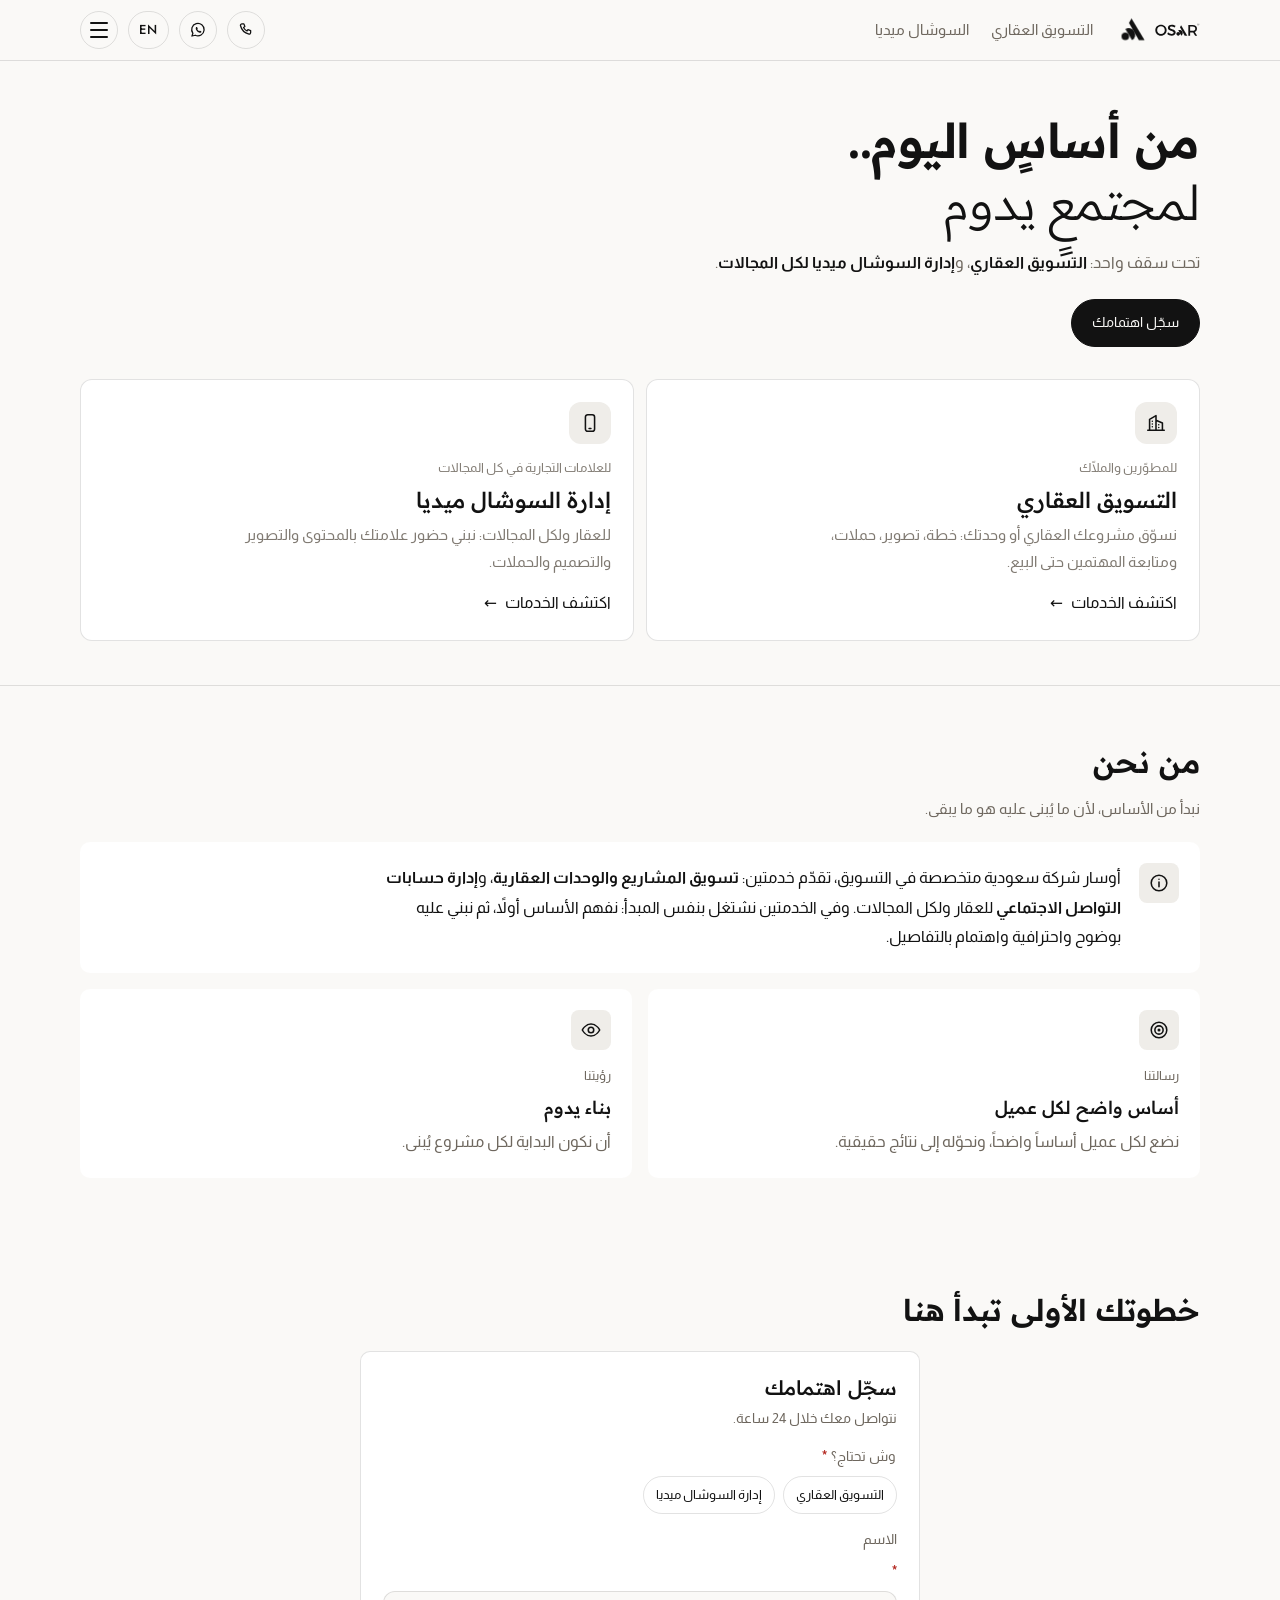
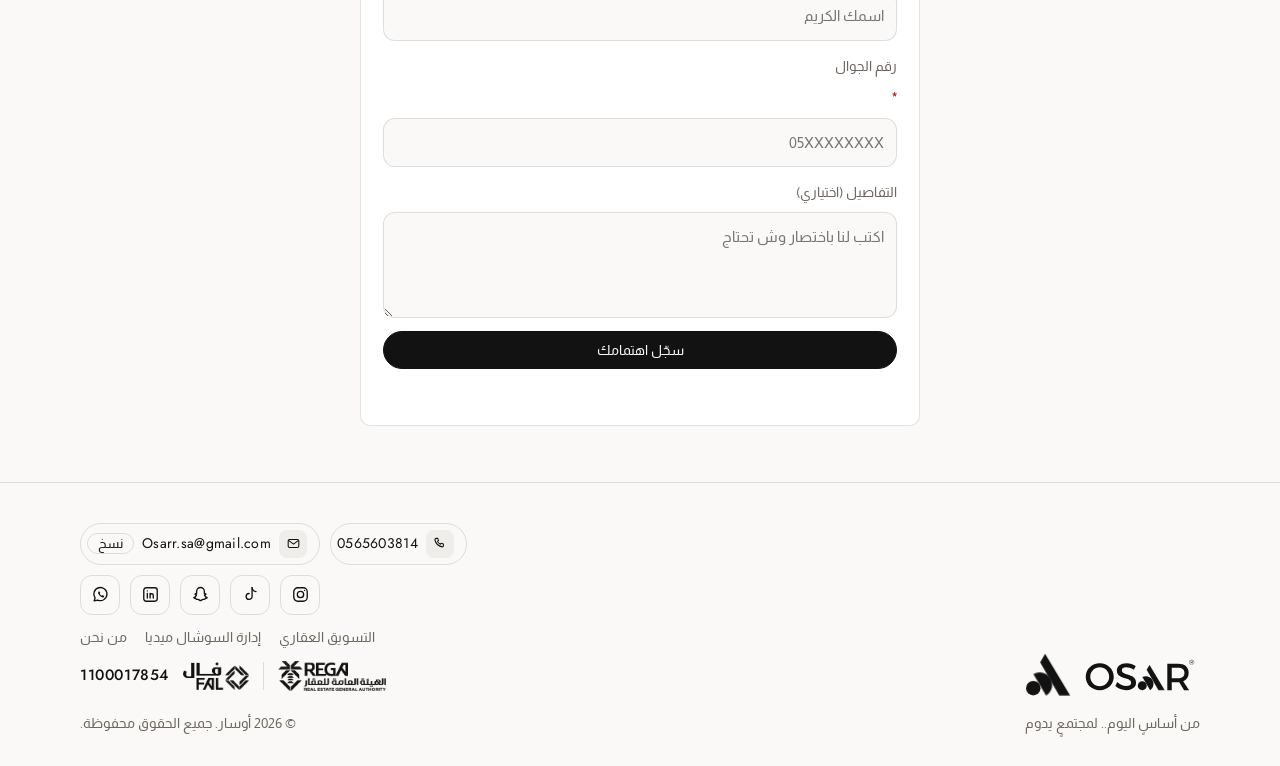
==== index.html @ a83503f6 "Add link preview image (Open Graph) Co-Authored-By: Claude Opus 5.5 <noreply@anthropic.com> Claude-S" ====
<!doctype html>
<html lang="ar" dir="rtl">
<head>
<meta charset="utf-8">
<meta name="viewport" content="width=device-width, initial-scale=1, viewport-fit=cover">
<title>أوسار | OSAR</title>
<meta name="claude:viewport-fit-sides" content="cover">
<meta name="description" content="أوسار: تسويق المشاريع العقارية وإدارة السوشال ميديا للعقار ولكل المجالات. من أساسٍ اليوم.. لمجتمعٍ يدوم.">
<meta name="theme-color" content="#FFFFFF">
<meta property="og:title" content="أوسار | OSAR">
<meta property="og:description" content="من أساسٍ اليوم.. لمجتمعٍ يدوم">
<meta property="og:type" content="website">
<meta property="og:url" content="https://osar-sa.github.io/">
<meta property="og:image" content="https://osar-sa.github.io/assets/og.png">
<meta property="og:image:width" content="1200">
<meta property="og:image:height" content="630">
<meta property="og:locale" content="ar_SA">
<meta name="twitter:card" content="summary_large_image">
<meta name="twitter:image" content="https://osar-sa.github.io/assets/og.png">
<link rel="icon" href="data:image/svg+xml,%3Csvg%20xmlns%3D%22http%3A//www.w3.org/2000/svg%22%20viewBox%3D%22300%20310%20480%20480%22%3E%3Crect%20x%3D%22300%22%20y%3D%22310%22%20width%3D%22480%22%20height%3D%22480%22%20rx%3D%2290%22%20fill%3D%22%230B0A09%22/%3E%3Cg%20fill%3D%22%23F4EEE9%22%3E%3Ccircle%20cx%3D%22412%22%20cy%3D%22656%22%20r%3D%2263%22/%3E%3Cpath%20d%3D%22M413%20534%20A108%20108%200%200%201%20523%20720%20Z%22/%3E%3Cpath%20d%3D%22M515%20357%20L733%20720%20L638%20720%20L472%20432%20Z%22/%3E%3C/g%3E%0A%3C/svg%3E">
<link rel="preconnect" href="https://fonts.googleapis.com">
<link rel="preconnect" href="https://fonts.gstatic.com" crossorigin>
<link rel="stylesheet" href="https://fonts.googleapis.com/css2?family=Readex+Pro:wght@300;400;500;600&family=Almarai:wght@300;400;700&family=Jost:wght@400;500&display=swap">
<link rel="stylesheet" href="site.css?v=1793629750">
</head>
<body class="home" data-page="الرئيسية">
<div class="intro" id="intro" aria-hidden="true"><div class="intro-in">
  <svg class="im" viewBox="340 350 400 380" xmlns="http://www.w3.org/2000/svg"><g fill="currentColor"><path class="i-beam" d="M515 357 L733 720 L638 720 L472 432 Z"/><path class="i-half" d="M413 534 A108 108 0 0 1 523 720 Z"/><circle class="i-circle" cx="412" cy="656" r="63"/></g></svg>
</div></div>
<script>try{if(sessionStorage.getItem('osarIntro')){document.getElementById('intro').remove();document.documentElement.classList.add('no-intro')}else sessionStorage.setItem('osarIntro','1')}catch(e){}</script><script>(function(){var d=document.documentElement,splash=!!document.getElementById("intro"),wait=splash?2300:0;function go(){setTimeout(function(){requestAnimationFrame(function(){d.classList.add("ready")})},wait)}if(document.readyState==="complete")go();else addEventListener("load",go);setTimeout(function(){d.classList.add("ready")},wait+1800)})()</script>
<header class="top band">
  <div class="wrap nav">
    <div class="nav-start">
      <a class="brand" href="./" aria-label="أوسار — الرئيسية"><span class="logo-anim" aria-hidden="true"><svg viewBox="340 350 400 380" xmlns="http://www.w3.org/2000/svg"><g fill="currentColor"><path class="l-beam" d="M515 357 L733 720 L638 720 L472 432 Z"/><path class="l-half" d="M413 534 A108 108 0 0 1 523 720 Z"/><circle class="l-circle" cx="412" cy="656" r="63"/></g></svg></span><span class="logo-word"><svg aria-hidden="true" focusable="false" xmlns="http://www.w3.org/2000/svg" xmlns:xlink="http://www.w3.org/1999/xlink" viewBox="247 455 586 171">
<path fill-rule="nonzero" fill="currentColor" fill-opacity="1" stroke-width="0.972" stroke-linecap="butt" stroke-linejoin="miter" stroke="rgb(98.799133%, 98.799133%, 98.799133%)" stroke-opacity="1" stroke-miterlimit="10" d="M -0.00151875 -0.00020625 L -15.595269 -27.172081 L 46.889106 -135.855675 L 81.201606 -135.855675 Z M -0.00151875 -0.00020625 " transform="matrix(1, 0, 0, -1, 590.7398, 485.3162)"/>
<path fill-rule="nonzero" fill="currentColor" fill-opacity="1" d="M 552.507812 551.027344 L 593.933594 621.484375 C 611.984375 609.164062 617.246094 584.652344 606.046875 566.242188 C 595.085938 548.21875 571.632812 541.445312 552.507812 551.027344 "/>
<path fill-rule="nonzero" fill="currentColor" fill-opacity="1" d="M 575.820312 597.390625 C 575.820312 610.523438 565.171875 621.171875 552.039062 621.171875 C 538.902344 621.171875 528.253906 610.523438 528.253906 597.390625 C 528.253906 584.257812 538.902344 573.609375 552.039062 573.609375 C 565.171875 573.609375 575.820312 584.257812 575.820312 597.390625 "/>
<path fill-rule="nonzero" fill="currentColor" fill-opacity="1" d="M 275.125 549.136719 C 275.125 577.472656 298.234375 599.980469 325.769531 599.980469 C 353.300781 599.980469 375.808594 577.472656 375.808594 549.136719 C 375.808594 521 353.300781 498.894531 325.769531 498.894531 C 298.035156 498.894531 275.125 521 275.125 549.136719 M 400.128906 549.136719 C 400.128906 589.734375 367.570312 621.484375 325.566406 621.484375 C 283.566406 621.484375 251.007812 589.734375 251.007812 549.136719 C 251.007812 508.539062 283.566406 477.390625 325.566406 477.390625 C 367.570312 477.390625 400.128906 508.742188 400.128906 549.136719 "/>
<path fill-rule="nonzero" fill="currentColor" fill-opacity="1" d="M 466.210938 499.496094 C 452.34375 499.496094 443.300781 504.921875 443.300781 514.570312 C 443.300781 545.71875 519.265625 529.039062 519.066406 580.085938 C 519.066406 605.40625 496.960938 621.082031 466.011719 621.082031 C 443.902344 621.082031 423.003906 612.039062 408.53125 598.574219 L 418.78125 578.074219 C 433.253906 591.539062 451.339844 598.976562 466.414062 598.976562 C 482.890625 598.976562 492.738281 592.34375 492.738281 581.292969 C 492.738281 549.539062 416.773438 567.222656 416.773438 516.578125 C 416.773438 492.460938 437.472656 476.988281 468.019531 476.988281 C 486.308594 476.988281 504.195312 483.019531 517.257812 491.65625 L 507.410156 512.558594 C 492.136719 503.316406 476.863281 499.496094 466.210938 499.496094 "/>
<path fill-rule="nonzero" fill="currentColor" fill-opacity="1" d="M 742.558594 557.367188 C 764.265625 557.367188 776.722656 548.121094 776.722656 529.027344 C 776.722656 510.539062 764.265625 501.699219 742.558594 501.699219 L 709.199219 501.699219 L 709.199219 557.367188 Z M 774.714844 621.074219 L 748.992188 578.46875 C 746.980469 578.667969 744.769531 578.667969 742.558594 578.667969 L 709.199219 578.667969 L 709.199219 621.074219 L 685.484375 621.074219 L 685.484375 480.394531 L 742.558594 480.394531 C 778.535156 480.394531 799.234375 497.878906 799.234375 528.425781 C 799.234375 550.933594 788.78125 566.8125 770.09375 574.046875 L 801.644531 621.074219 Z M 774.714844 621.074219 "/>
<path fill-rule="nonzero" fill="currentColor" fill-opacity="1" d="M 815.589844 459.925781 C 808.980469 459.925781 803.601562 465.304688 803.601562 471.914062 C 803.601562 478.527344 808.980469 483.90625 815.589844 483.90625 C 822.203125 483.90625 827.582031 478.527344 827.582031 471.914062 C 827.582031 465.304688 822.203125 459.925781 815.589844 459.925781 M 815.589844 485.316406 C 808.199219 485.316406 802.191406 479.304688 802.191406 471.914062 C 802.191406 464.527344 808.199219 458.515625 815.589844 458.515625 C 822.980469 458.515625 828.992188 464.527344 828.992188 471.914062 C 828.992188 479.304688 822.980469 485.316406 815.589844 485.316406 "/>
<path fill-rule="nonzero" fill="currentColor" fill-opacity="1" d="M 812.566406 471.414062 L 816.105469 471.414062 C 817.179688 471.414062 817.980469 471.191406 818.511719 470.742188 C 819.039062 470.289062 819.304688 469.621094 819.304688 468.734375 C 819.304688 467.859375 819.042969 467.195312 818.519531 466.738281 C 817.996094 466.28125 817.191406 466.050781 816.105469 466.050781 L 812.566406 466.050781 Z M 810.957031 479.269531 C 810.800781 479.269531 810.675781 479.222656 810.589844 479.128906 C 810.507812 479.035156 810.464844 478.917969 810.464844 478.777344 L 810.464844 464.761719 C 810.464844 464.605469 810.507812 464.480469 810.589844 464.386719 C 810.675781 464.292969 810.800781 464.25 810.957031 464.25 L 816.191406 464.25 C 817.808594 464.25 819.089844 464.628906 820.03125 465.386719 C 820.976562 466.144531 821.449219 467.265625 821.449219 468.753906 C 821.449219 469.855469 821.175781 470.753906 820.625 471.445312 C 820.074219 472.140625 819.324219 472.625 818.382812 472.894531 L 821.6875 478.605469 C 821.730469 478.6875 821.75 478.769531 821.75 478.839844 C 821.75 478.953125 821.703125 479.054688 821.609375 479.140625 C 821.519531 479.226562 821.414062 479.269531 821.300781 479.269531 L 820.269531 479.269531 C 820.023438 479.269531 819.847656 479.203125 819.734375 479.074219 C 819.617188 478.949219 819.519531 478.820312 819.433594 478.6875 L 816.320312 473.238281 L 812.566406 473.238281 L 812.566406 478.777344 C 812.566406 478.917969 812.519531 479.035156 812.425781 479.128906 C 812.335938 479.222656 812.207031 479.269531 812.050781 479.269531 Z M 810.957031 479.269531 "/>
</svg>
</span></a>
      <nav class="switch" aria-label="أقسام أوسار"><a href="realestate.html">التسويق العقاري</a><a href="social.html">السوشال ميديا</a></nav>
    </div>
    <div class="nav-end">
      <a class="quick" href="tel:0565603814" aria-label="اتصل بأوسار 0565603814" data-tip="اتصال"><svg viewBox="0 0 24 24" fill="none" stroke="currentColor" stroke-width="1.7" stroke-linecap="round" stroke-linejoin="round" aria-hidden="true"><path d="M6.6 3.8h2.6l1.3 3.6-1.8 1.2a11 11 0 0 0 4.7 4.7l1.2-1.8 3.6 1.3v2.6a2 2 0 0 1-2.2 2A15.5 15.5 0 0 1 4.6 6a2 2 0 0 1 2-2.2z"/></svg></a>
      <a class="quick qwa" href="https://wa.me/966565603814" data-wa target="_blank" rel="noopener" aria-label="واتساب أوسار" data-tip="واتساب"><svg viewBox="0 0 24 24" fill="none" stroke="currentColor" stroke-width="1.7" stroke-linecap="round" stroke-linejoin="round" aria-hidden="true"><path d="M4 20l1.2-3.6A8.3 8.3 0 1 1 8.4 19z"/><path d="M9.2 8.6c.2-.5.6-.5.9-.5h.4c.2 0 .4.1.5.4l.6 1.4c.1.2 0 .5-.1.6l-.5.6c.6 1.1 1.4 1.9 2.5 2.5l.6-.5c.2-.2.4-.2.6-.1l1.4.6c.3.1.4.3.4.5v.4c0 .3-.1.7-.5.9-.5.3-1.4.5-2.8-.1a8.6 8.6 0 0 1-3.8-3.8c-.6-1.4-.4-2.3-.1-2.8z" fill="currentColor" stroke="none"/></svg></a>
      <a class="lang" href="en/" hreflang="en" aria-label="English">EN</a>
      <button class="burger" id="burger" type="button" aria-label="القائمة" aria-controls="drawer" aria-expanded="false"><span></span><span></span><span></span></button>
    </div>
  </div>
</header>
<div class="scrim" id="scrim"></div>
<aside class="drawer" id="drawer" aria-label="القائمة" aria-hidden="true">
  <div class="drawer-head"><a href="./" aria-label="الرئيسية" class="dh-logo"><svg viewBox="340 350 400 380" xmlns="http://www.w3.org/2000/svg" aria-hidden="true"><g fill="currentColor"><circle class="m-circle" cx="412" cy="656" r="63"/><path class="m-half" d="M413 534 A108 108 0 0 1 523 720 Z"/><path class="m-beam" d="M515 357 L733 720 L638 720 L472 432 Z"/></g></svg><svg aria-hidden="true" focusable="false" xmlns="http://www.w3.org/2000/svg" xmlns:xlink="http://www.w3.org/1999/xlink" viewBox="247 455 586 171">
<path fill-rule="nonzero" fill="currentColor" fill-opacity="1" stroke-width="0.972" stroke-linecap="butt" stroke-linejoin="miter" stroke="rgb(98.799133%, 98.799133%, 98.799133%)" stroke-opacity="1" stroke-miterlimit="10" d="M -0.00151875 -0.00020625 L -15.595269 -27.172081 L 46.889106 -135.855675 L 81.201606 -135.855675 Z M -0.00151875 -0.00020625 " transform="matrix(1, 0, 0, -1, 590.7398, 485.3162)"/>
<path fill-rule="nonzero" fill="currentColor" fill-opacity="1" d="M 552.507812 551.027344 L 593.933594 621.484375 C 611.984375 609.164062 617.246094 584.652344 606.046875 566.242188 C 595.085938 548.21875 571.632812 541.445312 552.507812 551.027344 "/>
<path fill-rule="nonzero" fill="currentColor" fill-opacity="1" d="M 575.820312 597.390625 C 575.820312 610.523438 565.171875 621.171875 552.039062 621.171875 C 538.902344 621.171875 528.253906 610.523438 528.253906 597.390625 C 528.253906 584.257812 538.902344 573.609375 552.039062 573.609375 C 565.171875 573.609375 575.820312 584.257812 575.820312 597.390625 "/>
<path fill-rule="nonzero" fill="currentColor" fill-opacity="1" d="M 275.125 549.136719 C 275.125 577.472656 298.234375 599.980469 325.769531 599.980469 C 353.300781 599.980469 375.808594 577.472656 375.808594 549.136719 C 375.808594 521 353.300781 498.894531 325.769531 498.894531 C 298.035156 498.894531 275.125 521 275.125 549.136719 M 400.128906 549.136719 C 400.128906 589.734375 367.570312 621.484375 325.566406 621.484375 C 283.566406 621.484375 251.007812 589.734375 251.007812 549.136719 C 251.007812 508.539062 283.566406 477.390625 325.566406 477.390625 C 367.570312 477.390625 400.128906 508.742188 400.128906 549.136719 "/>
<path fill-rule="nonzero" fill="currentColor" fill-opacity="1" d="M 466.210938 499.496094 C 452.34375 499.496094 443.300781 504.921875 443.300781 514.570312 C 443.300781 545.71875 519.265625 529.039062 519.066406 580.085938 C 519.066406 605.40625 496.960938 621.082031 466.011719 621.082031 C 443.902344 621.082031 423.003906 612.039062 408.53125 598.574219 L 418.78125 578.074219 C 433.253906 591.539062 451.339844 598.976562 466.414062 598.976562 C 482.890625 598.976562 492.738281 592.34375 492.738281 581.292969 C 492.738281 549.539062 416.773438 567.222656 416.773438 516.578125 C 416.773438 492.460938 437.472656 476.988281 468.019531 476.988281 C 486.308594 476.988281 504.195312 483.019531 517.257812 491.65625 L 507.410156 512.558594 C 492.136719 503.316406 476.863281 499.496094 466.210938 499.496094 "/>
<path fill-rule="nonzero" fill="currentColor" fill-opacity="1" d="M 742.558594 557.367188 C 764.265625 557.367188 776.722656 548.121094 776.722656 529.027344 C 776.722656 510.539062 764.265625 501.699219 742.558594 501.699219 L 709.199219 501.699219 L 709.199219 557.367188 Z M 774.714844 621.074219 L 748.992188 578.46875 C 746.980469 578.667969 744.769531 578.667969 742.558594 578.667969 L 709.199219 578.667969 L 709.199219 621.074219 L 685.484375 621.074219 L 685.484375 480.394531 L 742.558594 480.394531 C 778.535156 480.394531 799.234375 497.878906 799.234375 528.425781 C 799.234375 550.933594 788.78125 566.8125 770.09375 574.046875 L 801.644531 621.074219 Z M 774.714844 621.074219 "/>
<path fill-rule="nonzero" fill="currentColor" fill-opacity="1" d="M 815.589844 459.925781 C 808.980469 459.925781 803.601562 465.304688 803.601562 471.914062 C 803.601562 478.527344 808.980469 483.90625 815.589844 483.90625 C 822.203125 483.90625 827.582031 478.527344 827.582031 471.914062 C 827.582031 465.304688 822.203125 459.925781 815.589844 459.925781 M 815.589844 485.316406 C 808.199219 485.316406 802.191406 479.304688 802.191406 471.914062 C 802.191406 464.527344 808.199219 458.515625 815.589844 458.515625 C 822.980469 458.515625 828.992188 464.527344 828.992188 471.914062 C 828.992188 479.304688 822.980469 485.316406 815.589844 485.316406 "/>
<path fill-rule="nonzero" fill="currentColor" fill-opacity="1" d="M 812.566406 471.414062 L 816.105469 471.414062 C 817.179688 471.414062 817.980469 471.191406 818.511719 470.742188 C 819.039062 470.289062 819.304688 469.621094 819.304688 468.734375 C 819.304688 467.859375 819.042969 467.195312 818.519531 466.738281 C 817.996094 466.28125 817.191406 466.050781 816.105469 466.050781 L 812.566406 466.050781 Z M 810.957031 479.269531 C 810.800781 479.269531 810.675781 479.222656 810.589844 479.128906 C 810.507812 479.035156 810.464844 478.917969 810.464844 478.777344 L 810.464844 464.761719 C 810.464844 464.605469 810.507812 464.480469 810.589844 464.386719 C 810.675781 464.292969 810.800781 464.25 810.957031 464.25 L 816.191406 464.25 C 817.808594 464.25 819.089844 464.628906 820.03125 465.386719 C 820.976562 466.144531 821.449219 467.265625 821.449219 468.753906 C 821.449219 469.855469 821.175781 470.753906 820.625 471.445312 C 820.074219 472.140625 819.324219 472.625 818.382812 472.894531 L 821.6875 478.605469 C 821.730469 478.6875 821.75 478.769531 821.75 478.839844 C 821.75 478.953125 821.703125 479.054688 821.609375 479.140625 C 821.519531 479.226562 821.414062 479.269531 821.300781 479.269531 L 820.269531 479.269531 C 820.023438 479.269531 819.847656 479.203125 819.734375 479.074219 C 819.617188 478.949219 819.519531 478.820312 819.433594 478.6875 L 816.320312 473.238281 L 812.566406 473.238281 L 812.566406 478.777344 C 812.566406 478.917969 812.519531 479.035156 812.425781 479.128906 C 812.335938 479.222656 812.207031 479.269531 812.050781 479.269531 Z M 810.957031 479.269531 "/>
</svg>
</a><button class="x" type="button" aria-label="إغلاق القائمة">×</button></div>
  <nav>
    <a class="door re" href="realestate.html"><span class="di"><svg viewBox="0 0 24 24" fill="none" stroke="currentColor" stroke-width="1.7" stroke-linecap="round" stroke-linejoin="round" aria-hidden="true"><path d="M5 20V8l7-4v16M12 20V9l7 3v8M3 20h18M8 10v.01M8 13v.01M8 16v.01M15 14v.01M15 17v.01"/></svg></span><span><b>التسويق العقاري</b><small>تسويق المشاريع والوحدات العقارية</small></span></a>
    <a class="door sm" href="social.html"><span class="di"><svg viewBox="0 0 24 24" fill="none" stroke="currentColor" stroke-width="1.7" stroke-linecap="round" stroke-linejoin="round" aria-hidden="true"><rect x="7" y="3" width="10" height="18" rx="2.5"/><path d="M11 18h2"/></svg></span><span><b>إدارة السوشال ميديا</b><small>للعقار ولكل المجالات</small></span></a>
    <a class="lnk" href="./#about"><span class="li"><svg viewBox="0 0 24 24" fill="none" stroke="currentColor" stroke-width="1.7" stroke-linecap="round" stroke-linejoin="round" aria-hidden="true"><circle cx="12" cy="12" r="8.5"/><path d="M12 11v5M12 8v.01"/></svg></span>من نحن</a>
    <a class="lnk" href="./#mission"><span class="li"><svg viewBox="0 0 24 24" fill="none" stroke="currentColor" stroke-width="1.7" stroke-linecap="round" stroke-linejoin="round" aria-hidden="true"><circle cx="12" cy="12" r="8.5"/><circle cx="12" cy="12" r="4.5"/><circle cx="12" cy="12" r=".8" fill="currentColor"/></svg></span>رسالتنا ورؤيتنا</a>
    <a class="lnk" href="#interest"><span class="li"><svg viewBox="0 0 24 24" fill="none" stroke="currentColor" stroke-width="1.7" stroke-linecap="round" stroke-linejoin="round" aria-hidden="true"><path d="M8 12.5V6.5a1.5 1.5 0 0 1 3 0v5M11 11V5a1.5 1.5 0 0 1 3 0v6M14 11V6.5a1.5 1.5 0 0 1 3 0V14a6 6 0 0 1-6 6h-.5A5.5 5.5 0 0 1 5.2 16.6L3.8 13a1.5 1.5 0 0 1 2.7-1.3L8 14"/></svg></span>سجّل اهتمامك</a>
    <a class="lnk" href="#contact"><span class="li"><svg viewBox="0 0 24 24" fill="none" stroke="currentColor" stroke-width="1.7" stroke-linecap="round" stroke-linejoin="round" aria-hidden="true"><path d="M6.6 3.8h2.6l1.3 3.6-1.8 1.2a11 11 0 0 0 4.7 4.7l1.2-1.8 3.6 1.3v2.6a2 2 0 0 1-2.2 2A15.5 15.5 0 0 1 4.6 6a2 2 0 0 1 2-2.2z"/></svg></span>تواصل معنا</a>
  </nav>
  <div style="margin-top:auto;padding-top:24px"><div class="socials"><a class="so so-ig" href="https://www.instagram.com/osar_sa/" target="_blank" rel="noopener" aria-label="إنستقرام @OSAR_SA" data-tip="إنستقرام"><svg viewBox="0 0 24 24" fill="none" stroke="currentColor" stroke-width="1.7" stroke-linecap="round" stroke-linejoin="round" aria-hidden="true"><rect x="3.5" y="3.5" width="17" height="17" rx="5"/><circle cx="12" cy="12" r="4"/><circle cx="17.2" cy="6.8" r=".9" fill="currentColor" stroke="none"/></svg></a><a class="so so-tt" href="https://www.tiktok.com/@osar_sa" target="_blank" rel="noopener" aria-label="تيك توك @OSAR_SA" data-tip="تيك توك"><svg viewBox="0 0 24 24" fill="none" stroke="currentColor" stroke-width="1.7" stroke-linecap="round" stroke-linejoin="round" aria-hidden="true"><path d="M14 3.5v11a3.75 3.75 0 1 1-3.75-3.75"/><path d="M14 3.5c.4 2.6 2.4 4.6 5 4.8"/></svg></a><a class="so so-sc" href="https://www.snapchat.com/add/osar_sa" target="_blank" rel="noopener" aria-label="سناب شات @OSAR_SA" data-tip="سناب شات"><svg viewBox="0 0 24 24" fill="none" stroke="currentColor" stroke-width="1.7" stroke-linecap="round" stroke-linejoin="round" aria-hidden="true"><path d="M12 3.2c-2.9 0-4.9 2.1-4.9 5v2.4l-1.7.6c-.5.2-.4.8.1 1l1.5.4c-.6 1.6-1.9 2.9-3.5 3.5.4.7 1.7.9 2.6 1 .2.6.3 1.1 1 1.1.8 0 1.6-.4 2.6.2 1 .6 1.6 1.4 2.3 1.4s1.3-.8 2.3-1.4c1-.6 1.8-.2 2.6-.2.7 0 .8-.5 1-1.1.9-.1 2.2-.3 2.6-1-1.6-.6-2.9-1.9-3.5-3.5l1.5-.4c.5-.2.6-.8.1-1l-1.7-.6V8.2c0-2.9-2-5-4.9-5z"/></svg></a><a class="so so-li" href="https://www.linkedin.com/company/osarsa/" target="_blank" rel="noopener" aria-label="لينكدإن @OSAR_SA" data-tip="لينكدإن"><svg viewBox="0 0 24 24" fill="none" stroke="currentColor" stroke-width="1.7" stroke-linecap="round" stroke-linejoin="round" aria-hidden="true"><rect x="3.5" y="3.5" width="17" height="17" rx="3"/><path d="M8 10.5v6M8 7.5v.01M11.5 16.5v-3.5a2 2 0 0 1 4 0v3.5M11.5 10.5v6"/></svg></a><a class="so so-wa" href="https://wa.me/966565603814" target="_blank" rel="noopener" aria-label="واتساب @OSAR_SA" data-tip="واتساب" data-wa><svg viewBox="0 0 24 24" fill="none" stroke="currentColor" stroke-width="1.7" stroke-linecap="round" stroke-linejoin="round" aria-hidden="true"><path d="M4 20l1.2-3.6A8.3 8.3 0 1 1 8.4 19z"/><path d="M9.2 8.6c.2-.5.6-.5.9-.5h.4c.2 0 .4.1.5.4l.6 1.4c.1.2 0 .5-.1.6l-.5.6c.6 1.1 1.4 1.9 2.5 2.5l.6-.5c.2-.2.4-.2.6-.1l1.4.6c.3.1.4.3.4.5v.4c0 .3-.1.7-.5.9-.5.3-1.4.5-2.8-.1a8.6 8.6 0 0 1-3.8-3.8c-.6-1.4-.4-2.3-.1-2.8z" fill="currentColor" stroke="none"/></svg></a></div><p class="handle">@OSAR_SA</p></div>
</aside>
<main id="top">
<section class="band hero patterned">
  <div class="wrap">
    <span class="eyebrow">أوسار · OSAR</span>
    <div class="hero-split"><div>
    <h1>من أساسٍ اليوم..<span class="soft">لمجتمعٍ يدوم</span></h1>
    <p class="lede">تحت سقف واحد: <b>التسويق العقاري</b>، و<b>إدارة السوشال ميديا لكل المجالات</b>.</p>
    <div class="ctas"><a class="btn btn-solid" href="#interest">سجّل اهتمامك</a></div>
    </div>
    </div>
    <div class="doors">
      <a class="door-card re" href="realestate.html">
        <span class="dc-ic"><svg viewBox="0 0 24 24" fill="none" stroke="currentColor" stroke-width="1.7" stroke-linecap="round" stroke-linejoin="round" aria-hidden="true"><path d="M5 20V8l7-4v16M12 20V9l7 3v8M3 20h18M8 10v.01M8 13v.01M8 16v.01M15 14v.01M15 17v.01"/></svg></span>
        <span class="tag">للمطوّرين والملّاك</span>
        <h2>التسويق العقاري</h2>
        <p>نسوّق مشروعك العقاري أو وحدتك: خطة، تصوير، حملات، ومتابعة المهتمين حتى البيع.</p>
        <span class="go">اكتشف الخدمات</span>
      </a>
      <a class="door-card sm" href="social.html">
        <span class="dc-ic"><svg viewBox="0 0 24 24" fill="none" stroke="currentColor" stroke-width="1.7" stroke-linecap="round" stroke-linejoin="round" aria-hidden="true"><rect x="7" y="3" width="10" height="18" rx="2.5"/><path d="M11 18h2"/></svg></span>
        <span class="tag">للعلامات التجارية في كل المجالات</span>
        <h2>إدارة السوشال ميديا</h2>
        <p>للعقار ولكل المجالات: نبني حضور علامتك بالمحتوى والتصوير والتصميم والحملات.</p>
        <span class="go">اكتشف الخدمات</span>
      </a>
    </div>
  </div>
</section>

<section class="band block" id="about">
  <div class="wrap">
    <div class="sec-head keep"><span class="latin">About Osar</span><div><h2>من نحن</h2><p>نبدأ من الأساس، لأن ما يُبنى عليه هو ما يبقى.</p></div></div>
    <div class="about-intro"><span class="ai"><svg viewBox="0 0 24 24" fill="none" stroke="currentColor" stroke-width="1.7" stroke-linecap="round" stroke-linejoin="round" aria-hidden="true"><circle cx="12" cy="12" r="8.5"/><path d="M12 11v5M12 8v.01"/></svg></span><p>أوسار شركة سعودية متخصصة في التسويق، تقدّم خدمتين: <b>تسويق المشاريع والوحدات العقارية</b>، و<b>إدارة حسابات التواصل الاجتماعي</b> للعقار ولكل المجالات. وفي الخدمتين نشتغل بنفس المبدأ: نفهم الأساس أولاً، ثم نبني عليه بوضوح واحترافية واهتمام بالتفاصيل.</p></div>
    <div class="mv">
      <div class="mv-card" id="mission"><span class="mv-ic"><svg viewBox="0 0 24 24" fill="none" stroke="currentColor" stroke-width="1.7" stroke-linecap="round" stroke-linejoin="round" aria-hidden="true"><circle cx="12" cy="12" r="8.5"/><circle cx="12" cy="12" r="4.5"/><circle cx="12" cy="12" r=".8" fill="currentColor"/></svg></span><span class="k">رسالتنا</span><h3>أساس واضح لكل عميل</h3><p>نضع لكل عميل أساساً واضحاً، ونحوّله إلى نتائج حقيقية.</p></div>
      <div class="mv-card"><span class="mv-ic"><svg viewBox="0 0 24 24" fill="none" stroke="currentColor" stroke-width="1.7" stroke-linecap="round" stroke-linejoin="round" aria-hidden="true"><path d="M2.5 12S6 5.5 12 5.5 21.5 12 21.5 12 18 18.5 12 18.5 2.5 12 2.5 12z"/><circle cx="12" cy="12" r="3"/></svg></span><span class="k">رؤيتنا</span><h3>بناء يدوم</h3><p>أن نكون البداية لكل مشروع يُبنى.</p></div>
    </div>
  </div>
</section>


<section class="band block" id="contact">
  <div class="wrap">
    <div class="sec-head"><span class="latin">Start here</span><div><h2>خطوتك الأولى تبدأ هنا</h2><p>سواء عندك مشروع عقاري، أو تبي حضوراً أقوى لعلامتك، تواصل معنا ونبدأ معك من الأساس.</p></div></div>
    <div class="contact-grid solo">
      <form class="lead" id="lead" novalidate data-path="">
        <span id="interest" style="position:absolute;top:-90px"></span>
        <h3>سجّل اهتمامك</h3>
        <p class="sub">نتواصل معك خلال 24 ساعة.</p>
        <fieldset id="need-set"><legend>وش تحتاج؟ <span class="req">*</span></legend><div class="chips"><input type="radio" name="need" id="n0" value="التسويق العقاري" required><label for="n0">التسويق العقاري</label><input type="radio" name="need" id="n1" value="إدارة السوشال ميديا" required><label for="n1">إدارة السوشال ميديا</label></div></fieldset>
        <label for="f-name">الاسم <span class="req">*</span><input id="f-name" name="name" autocomplete="name" placeholder="اسمك الكريم"></label>
        <label for="f-phone">رقم الجوال <span class="req">*</span><input id="f-phone" name="phone" type="tel" inputmode="tel" autocomplete="tel" dir="ltr" placeholder="05XXXXXXXX" style="text-align:right"></label>
        <label for="f-msg">التفاصيل (اختياري)<textarea id="f-msg" name="msg" rows="3" placeholder="اكتب لنا باختصار وش تحتاج"></textarea></label>
        <input class="hp" type="text" name="website" id="f-hp" tabindex="-1" autocomplete="off" aria-hidden="true">
        <button class="btn btn-solid" type="submit" id="f-submit">سجّل اهتمامك</button>
        <p class="form-note" id="f-note" aria-live="polite"></p>
      </form>
      <div class="thanks" id="thanks" hidden tabindex="-1">
        <span class="th-mark" aria-hidden="true"><svg viewBox="340 350 400 380" xmlns="http://www.w3.org/2000/svg" aria-hidden="true"><g fill="currentColor"><circle class="m-circle" cx="412" cy="656" r="63"/><path class="m-half" d="M413 534 A108 108 0 0 1 523 720 Z"/><path class="m-beam" d="M515 357 L733 720 L638 720 L472 432 Z"/></g></svg></span>
        <h3>شكراً <span id="th-name"></span>، وصلنا اهتمامك</h3>
        <p>بيتواصل معك فريق أوسار خلال 24 ساعة.</p>
        <p class="th-phone">للتواصل المباشر: <a href="tel:0565603814" dir="ltr">0565603814</a></p>
        <p class="th-slogan">من أساسٍ اليوم.. لمجتمعٍ يدوم</p>
      </div>
    </div>
  </div>
</section>
</main>
<div class="pattern-band" aria-hidden="true"></div>
<footer class="band">
  <div class="wrap foot">
    <div style="display:grid;gap:14px">
      <div class="lock" aria-label="أوسار OSAR"><span class="foot-mark"><svg viewBox="340 350 400 380" xmlns="http://www.w3.org/2000/svg" aria-hidden="true"><g fill="currentColor"><circle class="m-circle" cx="412" cy="656" r="63"/><path class="m-half" d="M413 534 A108 108 0 0 1 523 720 Z"/><path class="m-beam" d="M515 357 L733 720 L638 720 L472 432 Z"/></g></svg></span><svg aria-hidden="true" focusable="false" xmlns="http://www.w3.org/2000/svg" xmlns:xlink="http://www.w3.org/1999/xlink" viewBox="247 455 586 171">
<path fill-rule="nonzero" fill="currentColor" fill-opacity="1" stroke-width="0.972" stroke-linecap="butt" stroke-linejoin="miter" stroke="rgb(98.799133%, 98.799133%, 98.799133%)" stroke-opacity="1" stroke-miterlimit="10" d="M -0.00151875 -0.00020625 L -15.595269 -27.172081 L 46.889106 -135.855675 L 81.201606 -135.855675 Z M -0.00151875 -0.00020625 " transform="matrix(1, 0, 0, -1, 590.7398, 485.3162)"/>
<path fill-rule="nonzero" fill="currentColor" fill-opacity="1" d="M 552.507812 551.027344 L 593.933594 621.484375 C 611.984375 609.164062 617.246094 584.652344 606.046875 566.242188 C 595.085938 548.21875 571.632812 541.445312 552.507812 551.027344 "/>
<path fill-rule="nonzero" fill="currentColor" fill-opacity="1" d="M 575.820312 597.390625 C 575.820312 610.523438 565.171875 621.171875 552.039062 621.171875 C 538.902344 621.171875 528.253906 610.523438 528.253906 597.390625 C 528.253906 584.257812 538.902344 573.609375 552.039062 573.609375 C 565.171875 573.609375 575.820312 584.257812 575.820312 597.390625 "/>
<path fill-rule="nonzero" fill="currentColor" fill-opacity="1" d="M 275.125 549.136719 C 275.125 577.472656 298.234375 599.980469 325.769531 599.980469 C 353.300781 599.980469 375.808594 577.472656 375.808594 549.136719 C 375.808594 521 353.300781 498.894531 325.769531 498.894531 C 298.035156 498.894531 275.125 521 275.125 549.136719 M 400.128906 549.136719 C 400.128906 589.734375 367.570312 621.484375 325.566406 621.484375 C 283.566406 621.484375 251.007812 589.734375 251.007812 549.136719 C 251.007812 508.539062 283.566406 477.390625 325.566406 477.390625 C 367.570312 477.390625 400.128906 508.742188 400.128906 549.136719 "/>
<path fill-rule="nonzero" fill="currentColor" fill-opacity="1" d="M 466.210938 499.496094 C 452.34375 499.496094 443.300781 504.921875 443.300781 514.570312 C 443.300781 545.71875 519.265625 529.039062 519.066406 580.085938 C 519.066406 605.40625 496.960938 621.082031 466.011719 621.082031 C 443.902344 621.082031 423.003906 612.039062 408.53125 598.574219 L 418.78125 578.074219 C 433.253906 591.539062 451.339844 598.976562 466.414062 598.976562 C 482.890625 598.976562 492.738281 592.34375 492.738281 581.292969 C 492.738281 549.539062 416.773438 567.222656 416.773438 516.578125 C 416.773438 492.460938 437.472656 476.988281 468.019531 476.988281 C 486.308594 476.988281 504.195312 483.019531 517.257812 491.65625 L 507.410156 512.558594 C 492.136719 503.316406 476.863281 499.496094 466.210938 499.496094 "/>
<path fill-rule="nonzero" fill="currentColor" fill-opacity="1" d="M 742.558594 557.367188 C 764.265625 557.367188 776.722656 548.121094 776.722656 529.027344 C 776.722656 510.539062 764.265625 501.699219 742.558594 501.699219 L 709.199219 501.699219 L 709.199219 557.367188 Z M 774.714844 621.074219 L 748.992188 578.46875 C 746.980469 578.667969 744.769531 578.667969 742.558594 578.667969 L 709.199219 578.667969 L 709.199219 621.074219 L 685.484375 621.074219 L 685.484375 480.394531 L 742.558594 480.394531 C 778.535156 480.394531 799.234375 497.878906 799.234375 528.425781 C 799.234375 550.933594 788.78125 566.8125 770.09375 574.046875 L 801.644531 621.074219 Z M 774.714844 621.074219 "/>
<path fill-rule="nonzero" fill="currentColor" fill-opacity="1" d="M 815.589844 459.925781 C 808.980469 459.925781 803.601562 465.304688 803.601562 471.914062 C 803.601562 478.527344 808.980469 483.90625 815.589844 483.90625 C 822.203125 483.90625 827.582031 478.527344 827.582031 471.914062 C 827.582031 465.304688 822.203125 459.925781 815.589844 459.925781 M 815.589844 485.316406 C 808.199219 485.316406 802.191406 479.304688 802.191406 471.914062 C 802.191406 464.527344 808.199219 458.515625 815.589844 458.515625 C 822.980469 458.515625 828.992188 464.527344 828.992188 471.914062 C 828.992188 479.304688 822.980469 485.316406 815.589844 485.316406 "/>
<path fill-rule="nonzero" fill="currentColor" fill-opacity="1" d="M 812.566406 471.414062 L 816.105469 471.414062 C 817.179688 471.414062 817.980469 471.191406 818.511719 470.742188 C 819.039062 470.289062 819.304688 469.621094 819.304688 468.734375 C 819.304688 467.859375 819.042969 467.195312 818.519531 466.738281 C 817.996094 466.28125 817.191406 466.050781 816.105469 466.050781 L 812.566406 466.050781 Z M 810.957031 479.269531 C 810.800781 479.269531 810.675781 479.222656 810.589844 479.128906 C 810.507812 479.035156 810.464844 478.917969 810.464844 478.777344 L 810.464844 464.761719 C 810.464844 464.605469 810.507812 464.480469 810.589844 464.386719 C 810.675781 464.292969 810.800781 464.25 810.957031 464.25 L 816.191406 464.25 C 817.808594 464.25 819.089844 464.628906 820.03125 465.386719 C 820.976562 466.144531 821.449219 467.265625 821.449219 468.753906 C 821.449219 469.855469 821.175781 470.753906 820.625 471.445312 C 820.074219 472.140625 819.324219 472.625 818.382812 472.894531 L 821.6875 478.605469 C 821.730469 478.6875 821.75 478.769531 821.75 478.839844 C 821.75 478.953125 821.703125 479.054688 821.609375 479.140625 C 821.519531 479.226562 821.414062 479.269531 821.300781 479.269531 L 820.269531 479.269531 C 820.023438 479.269531 819.847656 479.203125 819.734375 479.074219 C 819.617188 478.949219 819.519531 478.820312 819.433594 478.6875 L 816.320312 473.238281 L 812.566406 473.238281 L 812.566406 478.777344 C 812.566406 478.917969 812.519531 479.035156 812.425781 479.128906 C 812.335938 479.222656 812.207031 479.269531 812.050781 479.269531 Z M 810.957031 479.269531 "/>
</svg>
</div>
      <span>من أساسٍ اليوم.. لمجتمعٍ يدوم</span>
    </div>
    <div style="display:grid;gap:10px;justify-items:end">
      <div class="foot-contact">
        <a href="tel:0565603814"><span class="ri"><svg viewBox="0 0 24 24" fill="none" stroke="currentColor" stroke-width="1.7" stroke-linecap="round" stroke-linejoin="round" aria-hidden="true"><path d="M6.6 3.8h2.6l1.3 3.6-1.8 1.2a11 11 0 0 0 4.7 4.7l1.2-1.8 3.6 1.3v2.6a2 2 0 0 1-2.2 2A15.5 15.5 0 0 1 4.6 6a2 2 0 0 1 2-2.2z"/></svg></span><span class="v" data-phone>0565603814</span></a>
        <span class="fe"><span class="ri"><svg viewBox="0 0 24 24" fill="none" stroke="currentColor" stroke-width="1.7" stroke-linecap="round" stroke-linejoin="round" aria-hidden="true"><rect x="3.5" y="5.5" width="17" height="13" rx="2.5"/><path d="M4 7l8 6 8-6"/></svg></span><span class="v" data-email>Osarr.sa@gmail.com</span><button class="mini" type="button" data-copy="email">نسخ</button></span>
      </div>
      <div class="socials"><a class="so so-ig" href="https://www.instagram.com/osar_sa/" target="_blank" rel="noopener" aria-label="إنستقرام @OSAR_SA" data-tip="إنستقرام"><svg viewBox="0 0 24 24" fill="none" stroke="currentColor" stroke-width="1.7" stroke-linecap="round" stroke-linejoin="round" aria-hidden="true"><rect x="3.5" y="3.5" width="17" height="17" rx="5"/><circle cx="12" cy="12" r="4"/><circle cx="17.2" cy="6.8" r=".9" fill="currentColor" stroke="none"/></svg></a><a class="so so-tt" href="https://www.tiktok.com/@osar_sa" target="_blank" rel="noopener" aria-label="تيك توك @OSAR_SA" data-tip="تيك توك"><svg viewBox="0 0 24 24" fill="none" stroke="currentColor" stroke-width="1.7" stroke-linecap="round" stroke-linejoin="round" aria-hidden="true"><path d="M14 3.5v11a3.75 3.75 0 1 1-3.75-3.75"/><path d="M14 3.5c.4 2.6 2.4 4.6 5 4.8"/></svg></a><a class="so so-sc" href="https://www.snapchat.com/add/osar_sa" target="_blank" rel="noopener" aria-label="سناب شات @OSAR_SA" data-tip="سناب شات"><svg viewBox="0 0 24 24" fill="none" stroke="currentColor" stroke-width="1.7" stroke-linecap="round" stroke-linejoin="round" aria-hidden="true"><path d="M12 3.2c-2.9 0-4.9 2.1-4.9 5v2.4l-1.7.6c-.5.2-.4.8.1 1l1.5.4c-.6 1.6-1.9 2.9-3.5 3.5.4.7 1.7.9 2.6 1 .2.6.3 1.1 1 1.1.8 0 1.6-.4 2.6.2 1 .6 1.6 1.4 2.3 1.4s1.3-.8 2.3-1.4c1-.6 1.8-.2 2.6-.2.7 0 .8-.5 1-1.1.9-.1 2.2-.3 2.6-1-1.6-.6-2.9-1.9-3.5-3.5l1.5-.4c.5-.2.6-.8.1-1l-1.7-.6V8.2c0-2.9-2-5-4.9-5z"/></svg></a><a class="so so-li" href="https://www.linkedin.com/company/osarsa/" target="_blank" rel="noopener" aria-label="لينكدإن @OSAR_SA" data-tip="لينكدإن"><svg viewBox="0 0 24 24" fill="none" stroke="currentColor" stroke-width="1.7" stroke-linecap="round" stroke-linejoin="round" aria-hidden="true"><rect x="3.5" y="3.5" width="17" height="17" rx="3"/><path d="M8 10.5v6M8 7.5v.01M11.5 16.5v-3.5a2 2 0 0 1 4 0v3.5M11.5 10.5v6"/></svg></a><a class="so so-wa" href="https://wa.me/966565603814" target="_blank" rel="noopener" aria-label="واتساب @OSAR_SA" data-tip="واتساب" data-wa><svg viewBox="0 0 24 24" fill="none" stroke="currentColor" stroke-width="1.7" stroke-linecap="round" stroke-linejoin="round" aria-hidden="true"><path d="M4 20l1.2-3.6A8.3 8.3 0 1 1 8.4 19z"/><path d="M9.2 8.6c.2-.5.6-.5.9-.5h.4c.2 0 .4.1.5.4l.6 1.4c.1.2 0 .5-.1.6l-.5.6c.6 1.1 1.4 1.9 2.5 2.5l.6-.5c.2-.2.4-.2.6-.1l1.4.6c.3.1.4.3.4.5v.4c0 .3-.1.7-.5.9-.5.3-1.4.5-2.8-.1a8.6 8.6 0 0 1-3.8-3.8c-.6-1.4-.4-2.3-.1-2.8z" fill="currentColor" stroke="none"/></svg></a></div>
      <nav class="foot-links"><a href="realestate.html">التسويق العقاري</a><a href="social.html">إدارة السوشال ميديا</a><a href="./#about">من نحن</a></nav>
      <div class="legal-badge"><img src="[data-uri]" alt="الهيئة العامة للعقار" class="lg-rega"><span class="sep"></span><img src="[data-uri]" alt="رخصة فال" class="lg-fal"><b class="fal-no">1100017854</b></div>
      <div class="legal foot-links" id="legal"></div>
      <span>© <span data-year>2026</span> أوسار. جميع الحقوق محفوظة.</span>
    </div>
  </div>
</footer>
<script src="site.js?v=1793629750"></script>
</body>
</html>
---- site.css ----
/* أوسار — نظام الألوان والخطوط
   Layout: deep petrol ground with an aurora of the two arms — teal for real estate, violet for social media.
   A "foundation line" runs under every section; the brand mark is the hero. */
:root{
  --ground:#0A0A0A;      /* petrol base, replaces black */
  --ground-2:#131313;    /* raised surface */
  --ground-3:#1C1C1C;    /* cards / inputs */
  --cream:#F4EEE9;       /* brand cream from the logo */
  --cream-dim:#A8A6A3;   /* secondary text on petrol */
  --line:rgba(244,238,233,.12);
  --teal:#F4EEE9;        /* real estate arm */
  --teal-deep:#262626;
  --violet:#F4EEE9;      /* social media arm */
  --violet-deep:#1A1A1A;
  --accent:var(--cream);
  --f-display:"Alexandria","IBM Plex Sans Arabic",system-ui,sans-serif;
  --f-body:"IBM Plex Sans Arabic","Segoe UI",Tahoma,system-ui,sans-serif;
  --f-latin:"Jost","Futura","Century Gothic",system-ui,sans-serif;
  --w:1120px;
  color-scheme:dark;
}
body.re{--accent:var(--teal)}
body.sm{--accent:var(--violet)}
*{box-sizing:border-box}
html{scroll-behavior:smooth}
@media (prefers-reduced-motion:reduce){html{scroll-behavior:auto}*,*::before,*::after{animation:none!important;transition:none!important}}
body{direction:rtl;margin:0;background:var(--ground);color:var(--cream);font-family:var(--f-body);font-size:17px;line-height:1.8;-webkit-font-smoothing:antialiased;overflow-x:hidden}
a{color:inherit}
img,svg{max-width:100%}
:focus-visible{outline:2px solid var(--cream);outline-offset:3px;border-radius:6px}
.band{padding-left:max(16px,env(safe-area-inset-left,0px));padding-right:max(16px,env(safe-area-inset-right,0px))}
.wrap{max-width:var(--w);margin-inline:auto}
.latin{font-family:var(--f-latin);letter-spacing:.18em;text-transform:uppercase;font-size:12px;font-weight:500}
h1,h2,h3{font-family:var(--f-display);text-wrap:balance;margin:0;font-weight:500;line-height:1.35}
p{margin:0}
.eyebrow{display:inline-flex;align-items:center;gap:10px;font-size:14px;color:var(--accent);font-weight:500}
.eyebrow::before{content:"";width:22px;height:2px;background:currentColor;border-radius:2px}

/* Header + drawer */
body::before{content:"";position:fixed;inset:0 0 auto;height:env(safe-area-inset-top,0px);z-index:30;background:var(--ground)}
header.top{position:sticky;top:env(safe-area-inset-top,0px);z-index:20;background:color-mix(in srgb,var(--ground) 86%,transparent);backdrop-filter:blur(12px);-webkit-backdrop-filter:blur(12px);border-bottom:1px solid var(--line)}
.nav{display:flex;align-items:center;justify-content:space-between;gap:16px;padding-block:12px}
.brand{display:flex;align-items:center;color:var(--cream);text-decoration:none}
.brand svg{height:30px;width:auto;display:block}
.nav-end{display:flex;align-items:center;gap:10px}
.switch{display:flex;background:var(--ground-2);border:1px solid var(--line);border-radius:999px;padding:3px}
.switch a{font-size:13px;text-decoration:none;padding:6px 14px;border-radius:999px;color:var(--cream-dim);white-space:nowrap}
.switch a.on-re{background:var(--cream);color:var(--ground)}
.switch a.on-sm{background:var(--cream);color:var(--ground)}
.burger{width:44px;height:44px;display:grid;place-content:center;gap:5px;background:var(--ground-2);border:1px solid var(--line);border-radius:12px;cursor:pointer;padding:0}
.burger span{display:block;width:20px;height:2px;background:var(--cream);border-radius:2px;transition:transform .25s,opacity .2s}
.burger[aria-expanded="true"] span:nth-child(1){transform:translateY(7px) rotate(45deg)}
.burger[aria-expanded="true"] span:nth-child(2){opacity:0}
.burger[aria-expanded="true"] span:nth-child(3){transform:translateY(-7px) rotate(-45deg)}
@media (max-width:560px){.switch{display:none}}
.scrim{position:fixed;inset:0;background:rgba(0,0,0,.65);z-index:40;opacity:0;pointer-events:none;transition:opacity .25s}
.scrim.open{opacity:1;pointer-events:auto}
.drawer{position:fixed;top:0;bottom:0;right:0;width:min(360px,88vw);z-index:50;background:var(--ground-2);border-inline-start:1px solid var(--line);transform:translateX(100%);transition:transform .3s cubic-bezier(.2,.8,.2,1);display:flex;flex-direction:column;padding:calc(20px + env(safe-area-inset-top,0px)) max(22px,env(safe-area-inset-right,0px)) calc(22px + env(safe-area-inset-bottom,0px)) 22px;overflow-y:auto}
.drawer.open{transform:none}
.drawer-head{display:flex;justify-content:space-between;align-items:center;margin-bottom:22px}
.drawer-head svg{height:28px;width:auto;color:var(--cream)}
.x{width:40px;height:40px;border-radius:10px;border:1px solid var(--line);background:none;color:var(--cream);font-size:22px;cursor:pointer;line-height:1}
.drawer nav{display:grid;gap:4px}
.drawer .door{display:grid;gap:2px;text-decoration:none;padding:14px 16px;border-radius:14px;margin-bottom:6px}
.drawer .door b{font-family:var(--f-display);font-weight:500;font-size:19px}
.drawer .door small{font-size:13px;opacity:.85}
.drawer .door.re{background:linear-gradient(135deg,#222,#141414);border:1px solid var(--line)}
.drawer .door.sm{background:linear-gradient(135deg,#222,#141414);border:1px solid var(--line)}
.drawer .lnk{text-decoration:none;padding:12px 4px;border-bottom:1px solid var(--line);font-size:17px;display:flex;justify-content:space-between}
.drawer .lnk::after{content:"←";color:var(--cream-dim)}
.drawer .socials{margin-top:auto;padding-top:24px}

/* Buttons */
.btn{display:inline-flex;align-items:center;justify-content:center;gap:8px;font-family:var(--f-body);font-weight:500;font-size:15px;padding:12px 22px;border-radius:999px;text-decoration:none;border:1px solid var(--cream);cursor:pointer;transition:background .2s,color .2s,border-color .2s}
.btn-solid{background:var(--cream);color:var(--ground)}
.btn-solid:hover{background:transparent;color:var(--cream)}
.btn-ghost{background:transparent;color:var(--cream)}
.btn-ghost:hover{background:var(--cream);color:var(--ground)}
.btn:disabled{opacity:.6;cursor:wait}

/* Hero */
.hero{position:relative;overflow:hidden;padding-block:64px 56px;isolation:isolate}
.hero::before,.hero::after{content:"";position:absolute;z-index:-1;border-radius:50%;filter:blur(70px);opacity:.55}
.hero::before{width:520px;height:520px;background:var(--teal-deep);top:-160px;right:-120px}
.hero::after{width:520px;height:520px;background:var(--violet-deep);bottom:-220px;left:-140px;opacity:.6}
body.re .hero::after{background:var(--teal-deep);opacity:.35}
body.sm .hero::before{background:var(--violet-deep);opacity:.5}
.hero-grid{display:grid;grid-template-columns:1.2fr .8fr;gap:40px;align-items:center}
.hero h1{font-size:clamp(36px,6.4vw,78px);font-weight:700;line-height:1.25;margin-top:16px}
.hero h1 .soft{font-weight:300;display:block}
.hero .lede{margin-top:22px;max-width:34em;color:var(--cream-dim);font-size:18px}
.hero .ctas{display:flex;flex-wrap:wrap;gap:12px;margin-top:30px}
.hero-mark{color:var(--cream);justify-self:end;width:100%;max-width:340px}
.hero-mark svg{width:100%;height:auto;display:block}
.m-circle{animation:drop 1s cubic-bezier(.2,.8,.2,1) .15s both}
.m-half{animation:drop 1s cubic-bezier(.2,.8,.2,1) .3s both}
.m-beam{animation:rise 1.1s cubic-bezier(.2,.8,.2,1) both}
@keyframes drop{from{transform:translateY(-18px);opacity:.25}to{transform:none;opacity:1}}
@keyframes rise{from{transform:translateY(22px);opacity:.25}to{transform:none;opacity:1}}
@media (max-width:820px){.hero-grid{grid-template-columns:1fr}.hero-mark{justify-self:start;max-width:150px;order:-1}.hero{padding-block:40px 44px}}

/* Doors (home) */
.doors{display:grid;grid-template-columns:1fr 1fr;gap:16px;margin-top:48px}
.door-card{position:relative;display:grid;gap:10px;align-content:start;text-decoration:none;padding:28px;border-radius:22px;min-height:220px;overflow:hidden;transition:transform .25s}
.door-card:hover{transform:translateY(-4px)}
.door-card.re{background:linear-gradient(150deg,#1F1F1F 0%,#0E0E0E 100%)}
.door-card.sm{background:linear-gradient(150deg,#1F1F1F 0%,#0E0E0E 100%)}
.door-card .tag{font-size:13px;opacity:.85}
.door-card h2{font-size:clamp(24px,3vw,32px)}
.door-card p{opacity:.88;max-width:26em}
.door-card .go{margin-top:8px;display:inline-flex;align-items:center;gap:8px;font-weight:500}
.door-card .go::after{content:"←";transition:transform .2s}
.door-card:hover .go::after{transform:translateX(-4px)}
.door-card .shape{position:absolute;left:-30px;bottom:-40px;width:170px;opacity:.16;color:var(--cream);pointer-events:none}
@media (max-width:700px){.doors{grid-template-columns:1fr}.door-card{min-height:0}}

/* Sections */
section.block{padding-block:88px}
.sec-head{display:grid;grid-template-columns:220px 1fr;gap:32px;margin-bottom:44px}
.sec-head .latin{color:var(--cream-dim);padding-top:10px}
.sec-head h2{font-size:clamp(28px,4vw,44px)}
.sec-head p{margin-top:12px;color:var(--cream-dim);max-width:38em}
@media (max-width:820px){.sec-head{grid-template-columns:1fr;gap:8px}section.block{padding-block:60px}}
.rule{border-top:1px solid var(--line)}

/* About */
.about-grid{display:grid;grid-template-columns:220px 1fr;gap:32px}
.about-cols{display:grid;grid-template-columns:1fr 1fr;gap:0;border-top:1px solid var(--line)}
.about-cols > div{padding:24px 0;display:grid;gap:8px;align-content:start;border-bottom:1px solid var(--line)}
.about-cols .a{padding-inline-end:28px}
.about-cols .b{padding-inline-start:28px;border-inline-start:1px solid var(--line)}
.about-cols .k{font-size:13px;color:var(--accent);font-weight:500}
.about-cols h3{font-size:22px}
.about-cols p{color:var(--cream-dim)}
.about-cols .wide{grid-column:1/-1;padding-inline:0!important;border-inline-start:0!important}
.about-cols .wide p{font-size:19px;color:var(--cream);max-width:40em}
.values{display:flex;flex-wrap:wrap;gap:10px;margin-top:6px}
.values span{border:1px solid var(--line);border-radius:999px;padding:6px 14px;font-size:14px;color:var(--cream)}
.values span b{font-weight:500}
@media (max-width:820px){.about-grid{grid-template-columns:1fr}.about-cols{grid-template-columns:1fr}.about-cols .a,.about-cols .b{padding-inline:0;border-inline-start:0}}

/* Why Osar — the building */
.building{position:relative;max-width:900px;margin-inline:auto}
.roof{text-align:center;font-family:var(--f-display);font-weight:500;font-size:clamp(18px,2.4vw,24px);padding:16px 20px;border-radius:16px 16px 4px 4px;background:linear-gradient(90deg,var(--teal-deep),var(--violet-deep));letter-spacing:.01em}
.pillars{display:grid;grid-template-columns:repeat(4,1fr);gap:14px;padding:0 14px;align-items:stretch}
.pillar{position:relative;display:grid;align-content:start;gap:8px;padding:20px 16px 22px;border-radius:0;background:linear-gradient(180deg,var(--ground-3),var(--ground-2));border:1px solid var(--line);border-bottom:0;transition:transform .35s cubic-bezier(.2,.8,.2,1),border-color .25s;transform-origin:bottom;animation:raise .9s cubic-bezier(.2,.8,.2,1) both}
.pillar:nth-child(1){min-height:240px;animation-delay:.05s}
.pillar:nth-child(2){min-height:240px;animation-delay:.15s}
.pillar:nth-child(3){min-height:240px;animation-delay:.25s}
.pillar:nth-child(4){min-height:240px;animation-delay:.35s}
@keyframes raise{from{transform:scaleY(.7);opacity:.4}to{transform:none;opacity:1}}
.pillar:hover{transform:none;background:linear-gradient(180deg,#222,var(--ground-2));border-color:color-mix(in srgb,var(--cream) 40%,transparent)}
.pillar .cap{height:6px;border-radius:3px;margin-bottom:8px;background:linear-gradient(90deg,var(--teal),var(--violet))}
.pillar .n{font-family:var(--f-latin);font-size:13px;color:var(--cream-dim);font-variant-numeric:tabular-nums}
.pillar h3{font-size:20px}
.pillar p{font-size:15px;color:var(--cream-dim);line-height:1.7}
.slab{display:flex;justify-content:space-between;align-items:center;gap:12px;flex-wrap:wrap;padding:16px 20px;background:var(--cream);color:var(--ground);border-radius:4px 4px 14px 14px;font-family:var(--f-display);font-weight:700;font-size:clamp(16px,2vw,20px)}
.slab small{font-family:var(--f-body);font-weight:400;font-size:13px;color:#666}
.ground-lines{height:18px;background:repeating-linear-gradient(90deg,var(--line) 0 2px,transparent 2px 14px);margin-top:6px;border-radius:2px}
@media (max-width:760px){.pillars{grid-template-columns:1fr 1fr}.pillar:nth-child(n){min-height:0}}

/* Services */
.svc-grid{display:grid;grid-template-columns:repeat(2,1fr);gap:14px}
.svc-grid.four{grid-template-columns:repeat(4,1fr)}
.svc{display:grid;gap:10px;align-content:start;padding:24px;border-radius:18px;background:var(--ground-2);border:1px solid var(--line)}
.svc .ic{width:44px;height:44px;border-radius:12px;display:grid;place-items:center;background:color-mix(in srgb,var(--accent) 18%,transparent);color:var(--accent)}
.svc .ic svg{width:24px;height:24px}
.svc h3{font-size:20px}
.svc p{color:var(--cream-dim);font-size:15px;line-height:1.75}
@media (max-width:980px){.svc-grid.four{grid-template-columns:1fr 1fr}}
@media (max-width:560px){.svc-grid,.svc-grid.four{grid-template-columns:1fr}}

.mission{font-family:var(--f-display);font-weight:300;font-size:clamp(20px,2.8vw,30px);line-height:1.6;max-width:30em;padding-inline-start:22px;border-inline-start:3px solid var(--accent);margin-bottom:48px}
.fields{display:flex;flex-wrap:wrap;gap:10px}
.fields span{padding:9px 16px;border-radius:999px;background:color-mix(in srgb,var(--accent) 14%,transparent);border:1px solid color-mix(in srgb,var(--accent) 35%,transparent);font-size:15px}

/* Process */
.steps{list-style:none;margin:0;padding:0;display:grid;grid-template-columns:repeat(4,1fr);gap:18px;counter-reset:s}
.step{border-top:2px solid var(--accent);padding-top:16px;display:grid;gap:6px;align-content:start;counter-increment:s}
.step::before{content:"0" counter(s);font-family:var(--f-latin);font-size:14px;color:var(--accent);font-variant-numeric:tabular-nums}
.step:nth-child(1){border-top-color:color-mix(in srgb,var(--accent) 30%,transparent)}
.step:nth-child(2){border-top-color:color-mix(in srgb,var(--accent) 55%,transparent)}
.step:nth-child(3){border-top-color:color-mix(in srgb,var(--accent) 80%,transparent)}
.step h3{font-size:20px}
.step p{color:var(--cream-dim);font-size:15px}
@media (max-width:820px){.steps{grid-template-columns:1fr 1fr;row-gap:30px}}

/* Contact + form */
.contact-grid{display:grid;grid-template-columns:1fr 1.05fr;gap:40px;align-items:start}
.reach{display:grid;gap:12px}
.reach .row{display:flex;align-items:center;justify-content:space-between;gap:12px;padding:16px 18px;border-radius:16px;background:var(--ground-2);border:1px solid var(--line);flex-wrap:wrap}
.reach .row .k{display:flex;align-items:center;gap:10px;color:var(--cream-dim);font-size:14px}
.reach .row .k svg{width:20px;height:20px;color:var(--cream)}
.reach .v{font-family:var(--f-latin);font-size:17px;letter-spacing:.02em;direction:ltr;text-decoration:none;overflow-wrap:anywhere}
.mini{font-family:var(--f-body);font-size:13px;background:none;border:1px solid var(--line);color:var(--cream);border-radius:999px;padding:5px 12px;cursor:pointer;text-decoration:none}
.mini:hover{border-color:var(--cream)}
.socials{display:flex;gap:10px;flex-wrap:wrap}
.socials a{width:48px;height:48px;border-radius:14px;display:grid;place-items:center;background:var(--ground-3);border:1px solid var(--line);color:var(--cream);transition:background .2s,color .2s,transform .2s}
.socials a:hover{background:var(--cream);color:var(--ground);transform:translateY(-2px)}
.socials svg{width:22px;height:22px}
.handle{font-family:var(--f-latin);font-size:14px;color:var(--cream-dim);letter-spacing:.06em;margin-top:8px}
form.lead{display:grid;gap:16px;background:var(--ground-2);border:1px solid var(--line);border-radius:22px;padding:28px;position:relative}
form.lead::before{content:"";position:absolute;inset:0 0 auto;height:4px;border-radius:22px 22px 0 0;background:linear-gradient(90deg,var(--teal),var(--violet))}
body.re form.lead::before{background:var(--teal)}
body.sm form.lead::before{background:var(--violet)}
form.lead h3{font-size:24px}
form.lead .sub{font-size:14px;color:var(--cream-dim);margin-top:-8px}
label{display:grid;gap:6px;font-size:14px;color:var(--cream-dim)}
input,textarea{font:inherit;font-size:16px;color:var(--cream);background:var(--ground);border:1px solid var(--line);border-radius:12px;padding:12px 14px;width:100%}
input:focus,textarea:focus{border-color:var(--accent);outline:none}
fieldset{border:0;padding:0;margin:0;display:grid;gap:8px}
legend{font-size:14px;color:var(--cream-dim);margin-bottom:6px}
.chips{display:flex;flex-wrap:wrap;gap:8px}
.chips input{position:absolute;opacity:0;width:1px;height:1px}
.chips label{display:inline-block;cursor:pointer;border:1px solid var(--line);border-radius:999px;padding:7px 14px;font-size:14px;color:var(--cream)}
.chips input:checked + label{background:var(--cream);color:var(--ground);border-color:var(--cream)}
.chips input:focus-visible + label{outline:2px solid var(--cream);outline-offset:2px}
.form-note{font-size:14px;color:var(--cream-dim);min-height:1.5em}
.form-note a{color:var(--cream)}
.hp{position:absolute;inset:0 auto auto 0;width:1px;height:1px;overflow:hidden;clip-path:inset(50%);opacity:0;pointer-events:none}
@media (max-width:820px){.contact-grid{grid-template-columns:1fr}form.lead{padding:22px}}

/* Footer */
footer{border-top:1px solid var(--line);padding-block:40px 30px;color:var(--cream-dim);font-size:14px}
.foot{display:flex;justify-content:space-between;gap:24px;flex-wrap:wrap;align-items:flex-end}
.foot .lock{color:var(--cream);width:140px}
.foot .lock svg{width:100%;height:auto;display:block}
.foot-links{display:flex;gap:18px;flex-wrap:wrap}
.foot-links a{text-decoration:none}
.foot-links a:hover{color:var(--cream)}
.legal b{color:var(--cream);font-weight:500;font-family:var(--f-latin);font-variant-numeric:tabular-nums}

/* ================= v3 ================= */
/* Small animated logo in the corner — assembles once on load, quickly */
.brand{gap:10px}
.logo-anim{display:block;width:30px;color:var(--cream)}
.logo-anim svg{width:100%;height:auto;display:block;overflow:visible}
.logo-word svg{height:24px;width:auto;display:block}
.l-beam{transform-box:fill-box;transform-origin:bottom;animation:lRise .55s cubic-bezier(.2,.8,.2,1) .1s both}
.l-half{transform-box:fill-box;transform-origin:left bottom;animation:lDrop .5s cubic-bezier(.3,1.4,.5,1) .35s both}
.l-circle{transform-box:fill-box;transform-origin:center;animation:lRoll .55s cubic-bezier(.2,.8,.2,1) .2s both}
.logo-word{animation:lFade .5s ease .55s both}
@keyframes lRise{from{transform:scaleY(0)}to{transform:none}}
@keyframes lDrop{from{transform:translateY(-60%) rotate(-20deg);opacity:0}to{transform:none;opacity:1}}
@keyframes lRoll{from{transform:translateX(-120%) rotate(-200deg);opacity:0}to{transform:none;opacity:1}}
@keyframes lFade{from{opacity:0;transform:translateX(6px)}to{opacity:1;transform:none}}
.brand:hover .l-circle{animation:lBounce .5s ease}
@keyframes lBounce{40%{transform:translateY(-18%)}}

/* Osar pattern */

.pattern-band{display:none}
.hero{padding-block:72px 64px}
.hero h1{max-width:14em}

/* Doors with icons */
.door-card .dc-ic{width:52px;height:52px;border-radius:14px;display:grid;place-items:center;background:rgba(244,238,233,.14);margin-bottom:6px}
.door-card .dc-ic svg{width:28px;height:28px}
.drawer .door{grid-template-columns:auto 1fr;align-items:center;gap:14px}
.drawer .door .di{width:40px;height:40px;border-radius:12px;display:grid;place-items:center;background:rgba(244,238,233,.14)}
.drawer .door .di svg{width:22px;height:22px}
.drawer .door > span:last-child{display:grid;gap:2px}
.drawer .lnk{align-items:center;justify-content:flex-start;gap:12px}
.drawer .lnk::after{margin-inline-start:auto}
.drawer .lnk .li{width:22px;height:22px;color:var(--cream-dim);display:grid;place-items:center}
.drawer .lnk .li svg{width:20px;height:20px}
.drawer .lnk:hover .li{color:var(--cream)}

/* About */
.about-intro{display:grid;grid-template-columns:auto 1fr;gap:18px;align-items:start;padding:26px;border-radius:20px;background:var(--ground-2);border:1px solid var(--line);margin-bottom:16px}
.about-intro .ai,.mv-ic,.vi,.pi,.si,.ri,.hi,.fi{display:grid;place-items:center;flex:none}
.about-intro .ai{width:48px;height:48px;border-radius:14px;background:color-mix(in srgb,var(--teal) 22%,transparent);color:var(--teal)}
.about-intro .ai svg{width:26px;height:26px}
.about-intro p{font-size:18px;max-width:46em}
.about-intro b{font-weight:600}
.mv{display:grid;grid-template-columns:1fr 1fr;gap:16px}
.mv-card{display:grid;gap:8px;align-content:start;padding:26px;border-radius:20px;background:var(--ground-2);border:1px solid var(--line)}
.mv-card .mv-ic{width:48px;height:48px;border-radius:14px;margin-bottom:6px;background:linear-gradient(135deg,var(--teal-deep),var(--violet-deep));color:var(--cream)}
.mv-card .mv-ic svg{width:26px;height:26px}
.mv-card .k{font-size:13px;color:var(--teal);font-weight:500}
.mv-card:nth-child(2) .k{color:var(--violet)}
.mv-card h3{font-size:22px}
.mv-card p{color:var(--cream-dim)}
.values{margin-top:40px}
.values .vh{font-size:24px;margin-bottom:16px}
.vgrid{display:grid;grid-template-columns:repeat(4,1fr);gap:14px}
.val{display:grid;gap:4px;padding:20px;border-radius:18px;border:1px solid var(--line)}
.val .vi{width:40px;height:40px;border-radius:12px;background:var(--ground-3);color:var(--cream);margin-bottom:8px}
.val .vi svg{width:22px;height:22px}
.val b{font-family:var(--f-display);font-weight:500;font-size:19px}
.val span:last-child{color:var(--cream-dim);font-size:15px}
@media (max-width:820px){.mv{grid-template-columns:1fr}.vgrid{grid-template-columns:1fr 1fr}.about-intro{grid-template-columns:1fr}}

/* Pillars with icons */
.pillar .pi{width:42px;height:42px;border-radius:12px;background:rgba(244,238,233,.08);color:var(--cream);margin-bottom:6px}
.pillar .pi svg{width:24px;height:24px}

/* Services */
.re-grid{grid-template-columns:1.3fr 1fr;grid-template-rows:auto auto}
.re-grid .feature{grid-row:span 2;background:linear-gradient(160deg,#1F1F1F,var(--ground-2) 70%);border-color:color-mix(in srgb,var(--teal) 40%,transparent)}
.feat{list-style:none;margin:8px 0 0;padding:0;display:grid;gap:10px}
.feat li{display:flex;align-items:center;gap:12px;font-size:15px}
.feat .fi{width:34px;height:34px;border-radius:10px;background:color-mix(in srgb,var(--teal) 18%,transparent);color:var(--teal)}
.feat .fi svg{width:18px;height:18px}
.sm-grid{grid-template-columns:repeat(3,1fr)}
.sm-grid .wide2{grid-column:span 2;background:linear-gradient(160deg,#1F1F1F,var(--ground-2) 75%);border-color:color-mix(in srgb,var(--violet) 40%,transparent)}
.svc{transition:transform .25s,border-color .25s}
.svc:hover{transform:translateY(-3px);border-color:color-mix(in srgb,var(--accent) 50%,transparent)}
.svc:hover .ic{transform:rotate(-8deg) scale(1.06)}
.svc .ic{transition:transform .25s}
@media (max-width:820px){.re-grid,.sm-grid{grid-template-columns:1fr}.re-grid .feature{grid-row:auto}.sm-grid .wide2{grid-column:auto}}
.fields span{display:inline-flex;align-items:center;gap:8px}
.fields span svg{width:18px;height:18px;color:var(--accent)}

/* Steps with icons */
.step .si{width:40px;height:40px;border-radius:12px;background:color-mix(in srgb,var(--accent) 16%,transparent);color:var(--accent);order:-1}
.step .si svg{width:22px;height:22px}
.step{grid-template-columns:auto 1fr;column-gap:10px;align-items:center}
.step::before{grid-column:2;justify-self:start}
.step h3,.step p{grid-column:1/-1}
body.home .step .si{color:var(--cream)}

/* Contact */
.reach .ri{width:34px;height:34px;border-radius:10px;background:var(--ground-3)}
.reach .ri svg{width:18px;height:18px}
.follow{padding-top:10px}
.follow > p:first-child{font-size:14px;color:var(--cream-dim);margin-bottom:10px}
form.lead h3{display:flex;align-items:center;gap:10px}
form.lead .hi{width:38px;height:38px;border-radius:11px;background:linear-gradient(135deg,var(--teal-deep),var(--violet-deep))}
body.re form.lead .hi{background:var(--teal-deep)}
body.sm form.lead .hi{background:var(--violet-deep)}
form.lead .hi svg{width:22px;height:22px}

/* Interactive social icons */
.socials a.so{position:relative;overflow:visible;transition:transform .25s cubic-bezier(.3,1.4,.5,1),background .25s,color .25s,box-shadow .25s,border-color .25s}
.socials a.so svg{transition:transform .35s cubic-bezier(.3,1.4,.5,1)}
.socials a.so:hover,.socials a.so:focus-visible{transform:translateY(-4px);color:#fff;border-color:transparent}
.socials a.so:hover svg,.socials a.so:focus-visible svg{transform:scale(1.15) rotate(-8deg)}
.socials a.so:active{transform:scale(.92)}
.so-ig:hover,.so-ig:focus-visible{background:radial-gradient(circle at 30% 110%,#FEDA75 0%,#FA7E1E 25%,#D62976 50%,#962FBF 75%,#4F5BD5 100%)!important;box-shadow:0 8px 22px rgba(214,41,118,.35)}
.so-tt:hover,.so-tt:focus-visible{background:#000!important;box-shadow:-3px -3px 0 #25F4EE,3px 3px 0 #FE2C55}
.so-sc:hover,.so-sc:focus-visible{background:#FFFC00!important;color:#000!important;box-shadow:0 8px 22px rgba(255,252,0,.25)}
.so-wa:hover,.so-wa:focus-visible{background:#25D366!important;box-shadow:0 8px 22px rgba(37,211,102,.3)}
.socials a.so::after{content:attr(data-tip);position:absolute;bottom:calc(100% + 8px);left:50%;transform:translate(-50%,4px);background:var(--cream);color:var(--ground);font-size:12px;font-weight:500;padding:4px 10px;border-radius:999px;white-space:nowrap;opacity:0;pointer-events:none;transition:opacity .2s,transform .2s}
.socials a.so:hover::after,.socials a.so:focus-visible::after{opacity:1;transform:translate(-50%,0)}
.socials.big a{width:56px;height:56px;border-radius:16px}
.socials.big svg{width:26px;height:26px}
.foot .socials a{width:40px;height:40px;border-radius:12px}
.foot .socials svg{width:19px;height:19px}
.values{display:block}
.values .val > span{border:0;padding:0;font-size:inherit}
.values .val > span.vi{border-radius:12px;font-size:0}
.values .val > span:last-child{font-size:15px}
.door-card{border:1px solid var(--line)}
.door-card:hover{border-color:color-mix(in srgb,var(--cream) 35%,transparent)}
.re-grid .feature,.sm-grid .wide2{border-color:color-mix(in srgb,var(--cream) 22%,transparent)}

/* ===== v4: B/W, pattern lives inside icon tiles, expandable details, 24h ===== */
.hero::before,.hero::after{display:none}
.hero{border-bottom:1px solid var(--line)}
.ic,.vi,.pi,.si,.mv-ic,.dc-ic,.ri,.fi,.hi,.ai,.di{background-image:url("data:image/svg+xml,%3Csvg%20xmlns%3D%22http%3A//www.w3.org/2000/svg%22%20width%3D%2296%22%20height%3D%2296%22%20viewBox%3D%220%200%2096%2096%22%3E%3Cg%20fill%3D%22%23F4EEE9%22%20fill-opacity%3D%22.16%22%3E%3Ccircle%20cx%3D%2214%22%20cy%3D%2234%22%20r%3D%226%22/%3E%3Cpath%20d%3D%22M14%2022%20A11%2011%200%200%201%2025%2041%20Z%22%20transform%3D%22translate%286%20-2%29%22/%3E%3Cpath%20d%3D%22M30%208%20L44%2034%20L37%2034%20L26%2014%20Z%22/%3E%3Ccircle%20cx%3D%2262%22%20cy%3D%2282%22%20r%3D%226%22/%3E%3Cpath%20d%3D%22M62%2070%20A11%2011%200%200%201%2073%2089%20Z%22%20transform%3D%22translate%286%20-2%29%22/%3E%3Cpath%20d%3D%22M78%2056%20L92%2082%20L85%2082%20L74%2062%20Z%22/%3E%3Ccircle%20cx%3D%2270%22%20cy%3D%2222%22%20r%3D%222.2%22/%3E%3Ccircle%20cx%3D%2222%22%20cy%3D%2274%22%20r%3D%222.2%22/%3E%3C/g%3E%3C/svg%3E")!important;background-size:26px 26px!important;background-color:var(--ground-3)!important;color:var(--cream)!important;border:1px solid var(--line)}
.door-card .dc-ic,.drawer .door .di{background-color:rgba(255,255,255,.06)!important}
.mv-card .k,.mv-card:nth-child(2) .k,.about-cols .k{color:var(--cream-dim)}
.eyebrow{color:var(--cream)}
.roof{background:var(--cream);color:var(--ground)}
.pillar .cap{background:var(--cream)}
form.lead::before,body.re form.lead::before,body.sm form.lead::before{background:var(--cream)}
.step{border-top-color:var(--cream)}
.step:nth-child(1){border-top-color:#3a3a3a}.step:nth-child(2){border-top-color:#707070}.step:nth-child(3){border-top-color:#b0b0b0}
.step::before{color:var(--cream-dim)}
.fields span{background:var(--ground-2);border-color:var(--line)}
.fields span svg{color:var(--cream)}
.svc:hover{border-color:color-mix(in srgb,var(--cream) 35%,transparent)}

/* 24h promise */
.promise{display:inline-flex;align-items:center;gap:10px;margin-top:22px;padding:8px 16px 8px 8px;border:1px solid var(--line);border-radius:999px;background:var(--ground-2);font-size:14px}
.promise b{font-family:var(--f-latin);font-weight:500;font-size:15px;background:var(--cream);color:var(--ground);border-radius:999px;padding:3px 10px}
.promise-row{display:flex;align-items:center;gap:14px;padding:18px;border-radius:16px;background:var(--cream);color:var(--ground)}
.promise-row .big{font-family:var(--f-latin);font-weight:500;font-size:34px;line-height:1}
.promise-row .big small{font-family:var(--f-body);font-size:14px;margin-inline-start:4px}
.promise-row p{font-size:14px;line-height:1.6}

/* Expandable details */
details.more{margin-top:6px;border-top:1px solid var(--line);padding-top:10px}
details.more summary{list-style:none;cursor:pointer;display:inline-flex;align-items:center;gap:8px;font-size:14px;font-weight:500;color:var(--cream);padding:6px 14px;border:1px solid var(--line);border-radius:999px;transition:background .2s,color .2s}
details.more summary::-webkit-details-marker{display:none}
details.more summary::after{content:"+";font-size:16px;line-height:1;transition:transform .25s}
details.more[open] summary::after{transform:rotate(45deg)}
details.more summary:hover{background:var(--cream);color:var(--ground)}
.more-body{display:grid;gap:14px;padding-top:14px;animation:moreIn .3s ease}
@keyframes moreIn{from{opacity:0;transform:translateY(-4px)}to{opacity:1;transform:none}}
.more-body h4{margin:0;font-family:var(--f-display);font-weight:500;font-size:15px;color:var(--cream-dim)}
.more-body ol{margin:0;padding:0;list-style:none;counter-reset:m;display:grid;gap:8px}
.more-body ol li{counter-increment:m;display:grid;grid-template-columns:26px 1fr;gap:8px;font-size:14.5px;line-height:1.65}
.more-body ol li::before{content:counter(m);width:24px;height:24px;border-radius:50%;border:1px solid var(--line);display:grid;place-items:center;font-family:var(--f-latin);font-size:12px;color:var(--cream-dim)}
.more-body .ex{display:flex;flex-wrap:wrap;gap:6px}
.more-body .ex span{font-size:13px;padding:4px 10px;border-radius:999px;background:var(--ground-3);border:1px solid var(--line)}

/* ===== v5: icon + English logo, quick contact in header ===== */
.logo-word svg{height:15px;width:auto}
.logo-word{display:flex;align-items:center}
.logo-anim{width:28px}
.brand{direction:ltr;gap:10px}
.dh-logo{display:flex;align-items:center;gap:10px;color:var(--cream);direction:ltr}
.dh-logo svg{height:26px;width:auto}
.dh-logo svg + svg{height:14px}
.foot .lock{display:flex;align-items:center;gap:14px;direction:ltr;width:auto}
.foot .lock .foot-mark svg{width:46px;height:auto}
.foot .lock > svg{width:110px;height:auto}
.quick{position:relative;width:44px;height:44px;border-radius:12px;display:grid;place-items:center;background:var(--ground-2);border:1px solid var(--line);color:var(--cream);transition:background .2s,color .2s,transform .2s}
.quick svg{width:20px;height:20px}
.quick:hover,.quick:focus-visible{background:var(--cream);color:var(--ground);transform:translateY(-2px)}
.quick.qwa:hover,.quick.qwa:focus-visible{background:#25D366;color:#fff;border-color:transparent}
.quick::after{content:attr(data-tip);position:absolute;top:calc(100% + 8px);left:50%;transform:translate(-50%,-4px);background:var(--cream);color:var(--ground);font-size:12px;padding:3px 10px;border-radius:999px;white-space:nowrap;opacity:0;pointer-events:none;transition:opacity .2s,transform .2s}
.quick:hover::after,.quick:focus-visible::after{opacity:1;transform:translate(-50%,0)}
@media (max-width:420px){.nav-end{gap:6px}.quick,.burger{width:40px;height:40px}}

/* ===== v6: grey icon tiles (no pattern), animated hero icon ===== */
.ic,.vi,.pi,.si,.mv-ic,.dc-ic,.ri,.fi,.hi,.ai,.di{background-image:none!important;background-color:#2B2B2B!important;border-color:#383838!important;color:var(--cream)!important}
.door-card .dc-ic,.drawer .door .di{background-color:#333!important}
.hero-split{display:grid;grid-template-columns:1fr auto;gap:40px;align-items:center}
.hero-icon{width:clamp(150px,20vw,240px);color:var(--cream)}
.hero-icon svg{width:100%;height:auto;display:block;overflow:visible}
.h-beam{transform-box:fill-box;transform-origin:bottom;animation:hRise .8s cubic-bezier(.2,.8,.2,1) .1s both}
.h-circle{transform-box:fill-box;transform-origin:center;animation:hRoll .9s cubic-bezier(.2,.8,.2,1) .35s both}
.h-half{transform-box:fill-box;transform-origin:left bottom;animation:hDrop .75s cubic-bezier(.3,1.35,.5,1) .7s both}
@keyframes hRise{from{transform:scaleY(0)}to{transform:none}}
@keyframes hRoll{from{transform:translateX(-140%) rotate(-220deg);opacity:0}to{transform:none;opacity:1}}
@keyframes hDrop{from{transform:translateY(-70%) rotate(-22deg);opacity:0}to{transform:none;opacity:1}}
.hero-icon:hover .h-circle{animation:hBounce .6s ease}
@keyframes hBounce{40%{transform:translateY(-22%)}}
@media (max-width:760px){.hero-split{grid-template-columns:1fr}.hero-icon{order:-1;width:120px;margin-bottom:8px}}

/* ===== v7: entry splash (quick), no hero icon ===== */
.intro{position:fixed;inset:0;z-index:100;background:var(--ground);display:grid;place-items:center;animation:introOut .45s ease 1.45s forwards}
.intro-in{display:grid;justify-items:center;gap:20px;color:var(--cream)}
.intro svg.im{width:clamp(96px,18vw,140px);height:auto;overflow:visible}
.i-beam{transform-box:fill-box;transform-origin:bottom;animation:hRise .55s cubic-bezier(.2,.8,.2,1) .05s both}
.i-circle{transform-box:fill-box;transform-origin:center;animation:hRoll .6s cubic-bezier(.2,.8,.2,1) .25s both}
.i-half{transform-box:fill-box;transform-origin:left bottom;animation:hDrop .55s cubic-bezier(.3,1.35,.5,1) .5s both}
.intro .iw{width:clamp(90px,14vw,120px);opacity:0;animation:iwIn .4s ease .85s forwards;direction:ltr}
.intro .iw svg{width:100%;height:auto;display:block}
@keyframes iwIn{from{opacity:0;transform:translateY(6px)}to{opacity:1;transform:none}}
@keyframes introOut{to{opacity:0;visibility:hidden}}
@keyframes hRise{from{transform:scaleY(0)}to{transform:none}}
@keyframes hRoll{from{transform:translateX(-140%) rotate(-220deg);opacity:0}to{transform:none;opacity:1}}
@keyframes hDrop{from{transform:translateY(-70%) rotate(-22deg);opacity:0}to{transform:none;opacity:1}}
@media (prefers-reduced-motion:reduce){.intro{display:none}}
/* corner logo animates right after the splash */
.l-beam{animation-delay:1.55s}.l-circle{animation-delay:1.65s}.l-half{animation-delay:1.8s}.logo-word{animation-delay:1.9s}
.no-intro .l-beam{animation-delay:.1s}.no-intro .l-circle{animation-delay:.2s}.no-intro .l-half{animation-delay:.35s}.no-intro .logo-word{animation-delay:.55s}
.no-intro .l-beam,.l-beam{animation-delay:.1s}.l-circle{animation-delay:.2s}.l-half{animation-delay:.35s}.logo-word{animation-delay:.55s}
/* corner logo: start once the page is shown, a bit more noticeable */
.l-beam{animation:lRise .7s cubic-bezier(.2,.8,.2,1) .15s both}
.l-circle{animation:lRoll .8s cubic-bezier(.2,.8,.2,1) .35s both}
.l-half{animation:lDrop .7s cubic-bezier(.3,1.4,.5,1) .7s both}
.logo-word{animation:lFade .6s ease 1s both}
.l-beam,.l-circle,.l-half,.logo-word{animation-play-state:paused}
.ready .l-beam,.ready .l-circle,.ready .l-half,.ready .logo-word{animation-play-state:running}

/* ===== v8: white site with black touches ===== */
:root{
  --ground:#FFFFFF; --ground-2:#F6F4F1; --ground-3:#ECE8E4;
  --cream:#0A0A0A; --cream-dim:#5F5B57; --line:rgba(10,10,10,.12);
  --teal:#0A0A0A; --violet:#0A0A0A; --teal-deep:#0A0A0A; --violet-deep:#0A0A0A;
  color-scheme:light;
}
/* black blocks re-scope the tokens so everything inside reads light-on-black */
footer,.door-card,.drawer .door,.roof,.dark-block{
  --cream:#F4EEE9; --cream-dim:#B3ADA7; --line:rgba(244,238,233,.14);
  --ground:#0A0A0A; --ground-2:#151515; --ground-3:#222;
}
footer{background:#0A0A0A;color:var(--cream-dim);border-top:0}
.door-card{background:#0A0A0A!important;color:var(--cream);border-color:#0A0A0A}
.door-card:hover{border-color:#0A0A0A;box-shadow:0 18px 40px rgba(0,0,0,.18)}
.drawer .door{background:#0A0A0A!important;color:var(--cream);border-color:#0A0A0A}
.roof{background:#0A0A0A;color:#F4EEE9}
.slab{background:#0A0A0A;color:#F4EEE9}
.slab small{color:#B3ADA7}
/* icon tiles: black with cream icon */
.ic,.vi,.pi,.si,.mv-ic,.dc-ic,.ri,.fi,.hi,.ai,.di{background-color:#0A0A0A!important;border-color:#0A0A0A!important;color:#F4EEE9!important}
.door-card .dc-ic,.drawer .door .di{background-color:#262626!important;border-color:#333!important}
.re-grid .feature,.sm-grid .wide2{background:var(--ground-2);border-color:rgba(10,10,10,.22)}
.pillar:hover{background:var(--ground-3)}
.step:nth-child(1){border-top-color:#D4D0CC}.step:nth-child(2){border-top-color:#9A9590}.step:nth-child(3){border-top-color:#55514D}
.svc:hover{border-color:rgba(10,10,10,.35);box-shadow:0 12px 30px rgba(0,0,0,.06)}
.foot .socials a.so{background:#1C1C1C;border-color:#2A2A2A;color:#F4EEE9}
.ground-lines{background:repeating-linear-gradient(90deg,rgba(10,10,10,.14) 0 2px,transparent 2px 14px)}
.scrim{background:rgba(0,0,0,.4)}

/* ===== v8: WHITE site with black touches ===== */
:root{
  --ground:#FFFFFF; --ground-2:#F6F5F3; --ground-3:#ECEAE6;
  --cream:#0A0A0A; --cream-dim:#5F5B56; --line:rgba(10,10,10,.12);
  --teal:#0A0A0A; --violet:#0A0A0A; --teal-deep:#0A0A0A; --violet-deep:#0A0A0A;
  color-scheme:light;
}
.ic,.vi,.pi,.si,.mv-ic,.ri,.fi,.hi,.ai{background:#ECEAE6!important;border-color:transparent!important;color:#0A0A0A!important}
/* black touch cards */
.door-card,.door-card.re,.door-card.sm{background:#0A0A0A;color:#F4EEE9;border-color:#0A0A0A}
.door-card.sm{background:#1A1A1A}
.door-card:hover{border-color:#0A0A0A;box-shadow:0 18px 40px rgba(0,0,0,.18)}
.door-card .dc-ic{background:rgba(244,238,233,.12)!important;color:#F4EEE9!important;border-color:transparent!important}
.drawer .door,.drawer .door.re,.drawer .door.sm{background:#0A0A0A;color:#F4EEE9;border-color:#0A0A0A}
.drawer .door .di{background:rgba(244,238,233,.12)!important;color:#F4EEE9!important;border:0}
.re-grid .feature,.sm-grid .wide2{background:#0A0A0A;color:#F4EEE9;border-color:#0A0A0A}
.re-grid .feature p,.sm-grid .wide2 p,.re-grid .feature .feat li{color:#CFC9C3}
.re-grid .feature .ic,.sm-grid .wide2 .ic,.re-grid .feature .fi{background:rgba(244,238,233,.12)!important;color:#F4EEE9!important}
.re-grid .feature details.more,.sm-grid .wide2 details.more{border-color:rgba(244,238,233,.15)}
.re-grid .feature details.more summary,.sm-grid .wide2 details.more summary{color:#F4EEE9;border-color:rgba(244,238,233,.25)}
.re-grid .feature details.more summary:hover,.sm-grid .wide2 details.more summary:hover{background:#F4EEE9;color:#0A0A0A}
.re-grid .feature .more-body h4,.sm-grid .wide2 .more-body h4{color:#A9A39D}
.re-grid .feature .more-body li,.sm-grid .wide2 .more-body li{color:#E9E3DD}
.re-grid .feature .more-body .ex span,.sm-grid .wide2 .more-body .ex span{background:#1C1C1C;border-color:#2C2C2C;color:#E9E3DD}
.re-grid .feature .more-body ol li::before,.sm-grid .wide2 .more-body ol li::before{border-color:#3A3A3A;color:#A9A39D}
.svc{background:#FFFFFF;box-shadow:0 1px 0 rgba(0,0,0,.02)}
.svc:hover{box-shadow:0 14px 34px rgba(0,0,0,.08)}
.about-intro,.mv-card{background:var(--ground-2);border-color:transparent}
.pillar{background:var(--ground-2);border-color:var(--line)}
.pillar:hover{background:#EFEDEA}
.step:nth-child(1){border-top-color:#D6D3CF}.step:nth-child(2){border-top-color:#A6A29D}.step:nth-child(3){border-top-color:#5E5B57}.step:nth-child(4){border-top-color:#0A0A0A}
.hero{border-bottom:1px solid var(--line)}
header.top{background:rgba(255,255,255,.88)}
body::before{background:#fff}
footer{background:#0A0A0A;color:#A9A39D;border-top:0}
footer .lock{color:#F4EEE9}
footer .legal b{color:#F4EEE9}
footer .foot-links a:hover{color:#F4EEE9}
footer .socials a{background:#1C1C1C;border-color:#2C2C2C;color:#F4EEE9}
.socials a{background:var(--ground-3);border-color:transparent}
.quick{background:var(--ground-3);border-color:transparent}
.burger{background:var(--ground-3);border-color:transparent}
.switch{background:var(--ground-3);border-color:transparent}
form.lead{background:#fff;box-shadow:0 20px 50px rgba(0,0,0,.06)}
.reach .row{background:var(--ground-2);border-color:transparent}

/* ===== Entry splash: black screen, icon assembles (~2s), then curtain lifts ===== */
.intro{position:fixed;inset:0;z-index:100;background:#0A0A0A;display:grid;place-items:center;animation:curtain .7s cubic-bezier(.7,0,.2,1) 1.9s forwards}
.intro-in{color:#F4EEE9}
.intro svg.im{width:clamp(84px,16vw,120px);height:auto;overflow:visible;animation:iconOut .5s ease 1.75s forwards}
.i-beam{transform-box:fill-box;transform-origin:bottom;animation:hRise .6s cubic-bezier(.2,.8,.2,1) .1s both}
.i-circle{transform-box:fill-box;transform-origin:center;animation:hRoll .7s cubic-bezier(.2,.8,.2,1) .4s both}
.i-half{transform-box:fill-box;transform-origin:left bottom;animation:hDrop .6s cubic-bezier(.3,1.35,.5,1) .8s both}
@keyframes curtain{to{transform:translateY(-100%);visibility:hidden}}
@keyframes iconOut{to{opacity:0;transform:translateY(-14px) scale(.92)}}

/* ===== v9: light grey ground, less text ===== */
:root{--ground:#E7E6E3;--ground-2:#F3F2F0;--ground-3:#DAD8D4}
body::before{background:#E7E6E3}
header.top{background:rgba(231,230,227,.88)}
.svc,form.lead{background:var(--ground-2)}
.reach .row,.about-intro,.mv-card,.pillar{background:var(--ground-2)}
.ic,.vi,.pi,.si,.mv-ic,.ri,.fi,.hi,.ai{background:#DAD8D4!important}
.socials a,.quick,.burger,.switch{background:#DAD8D4}
.sec-head{grid-template-columns:1fr;margin-bottom:32px}
.sec-head .latin,.sec-head p{display:none}
body.home .hero .eyebrow{display:none}
.door-card .tag{display:none}
.door-card{min-height:0}
.val span:last-child{display:none}
.slab small,.ground-lines{display:none}
.pillar{min-height:0!important}
.step{padding-bottom:4px}
section.block{padding-block:72px}
.door-card .tag{display:inline}
.sec-head.keep p{display:block}

/* ===== Works & clients ===== */
.clients{list-style:none;margin:0 0 28px;padding:0;display:grid;grid-template-columns:repeat(6,1fr);gap:12px}
.client{height:84px;border-radius:16px;background:var(--ground-2);display:grid;place-items:center;padding:14px;filter:grayscale(1);opacity:.85;transition:opacity .2s,filter .2s}
.client:hover{opacity:1;filter:none}
.client img{max-height:48px;width:auto;object-fit:contain}
.client span{font-family:var(--f-display);font-size:15px;color:var(--cream-dim)}
.works{display:grid;grid-template-columns:repeat(3,1fr);gap:16px}
.work{border-radius:20px;overflow:hidden;background:var(--ground-2);display:grid;grid-template-rows:auto 1fr;transition:transform .25s,box-shadow .25s}
.work:hover{transform:translateY(-4px);box-shadow:0 18px 40px rgba(0,0,0,.1)}
.work-img{aspect-ratio:4/3;max-width:100%;background:#0A0A0A;display:grid;place-items:center;overflow:hidden}
.work-img img{width:100%;height:100%;object-fit:cover;filter:grayscale(1);transition:filter .4s,transform .4s}
.work:hover .work-img img{filter:none;transform:scale(1.03)}
.work-img .ph{width:64px;color:#3A3A3A}
.work-img .ph svg{width:100%;height:auto}
.work-body{padding:18px 20px 22px;display:grid;gap:6px;align-content:start}
.work-tag{justify-self:start;font-size:12px;font-weight:500;padding:3px 10px;border-radius:999px;background:#0A0A0A;color:#F4EEE9}
.work h3{font-size:19px}
.work p{color:var(--cream-dim);font-size:15px}
@media (max-width:900px){.clients{grid-template-columns:repeat(3,1fr)}.works{grid-template-columns:1fr 1fr}}
@media (max-width:560px){.works{grid-template-columns:1fr}.clients{grid-template-columns:repeat(2,1fr)}}

/* ===== v10: Thmanyah-like warm off-white ===== */
:root{--ground:#F3EFE8;--ground-2:#FBF9F5;--ground-3:#E8E2D8;--cream:#121212;--cream-dim:#6E675E;--line:rgba(18,18,18,.1)}
body::before{background:#F3EFE8}
header.top{background:rgba(243,239,232,.9)}
.ic,.vi,.pi,.si,.mv-ic,.ri,.fi,.hi,.ai{background:#E8E2D8!important;color:#121212!important}
.socials a,.quick,.burger,.switch{background:#E8E2D8}
.hero h1{letter-spacing:-.02em;font-weight:700}

/* ===== v11: contact info only in footer ===== */
.contact-grid.solo{grid-template-columns:minmax(0,560px);justify-content:center}
.foot-contact{display:flex;flex-wrap:wrap;gap:10px;justify-content:flex-end}
.foot-contact a,.foot-contact .fe{display:inline-flex;align-items:center;gap:8px;padding:6px 12px 6px 6px;border-radius:999px;background:#1C1C1C;color:#F4EEE9;text-decoration:none;font-size:14px}
.foot-contact a:hover{background:#2A2A2A}
.foot-contact .ri{width:28px;height:28px;border-radius:50%;background:#2C2C2C!important;color:#F4EEE9!important;display:grid;place-items:center}
.foot-contact .ri svg{width:15px;height:15px}
.foot-contact .v{font-family:var(--f-latin);direction:ltr;letter-spacing:.02em}
.foot-contact .mini{border-color:#3A3A3A;color:#F4EEE9;padding:2px 10px}
@media (max-width:640px){.foot > div:last-child{justify-items:start!important}.foot-contact{justify-content:flex-start}}

/* ===== v12: language toggle, legal badge, LTR support ===== */
.lang{height:44px;min-width:44px;padding:0 12px;border-radius:12px;display:grid;place-items:center;background:#E8E2D8;color:var(--cream);text-decoration:none;font-family:var(--f-latin);font-weight:500;font-size:14px;letter-spacing:.06em;transition:background .2s,color .2s}
html[lang="en"] .lang{font-family:var(--f-body);letter-spacing:0;font-size:16px}
.lang:hover,.lang:focus-visible{background:var(--cream);color:var(--ground)}
@media (max-width:420px){.lang{height:40px;min-width:40px;padding:0 10px}}
.legal-badge{display:flex;align-items:center;gap:14px;flex-wrap:wrap;justify-content:flex-end}
.legal-badge img{height:30px;width:auto;display:block}
.legal-badge .lg-fal{height:28px}
.legal-badge .sep{width:1px;height:28px;background:#3A3A3A}
.legal-badge .fal-no{font-family:var(--f-latin);font-weight:500;font-size:15px;letter-spacing:.04em;color:#F4EEE9;direction:ltr}
@media (max-width:640px){.legal-badge{justify-content:flex-start}}
html[lang="en"] body{direction:ltr}
html[lang="en"] .drawer .lnk::after{content:"→"}
html[lang="en"] .door-card .go::after{content:"→"}
html[lang="en"] .door-card:hover .go::after{transform:translateX(4px)}
html[lang="en"] .hero h1{letter-spacing:-.01em}
html[lang="en"] input[type=tel]{text-align:left!important}

/* ===== v13: calmer type scale, new fonts, switch on the right ===== */
:root{--f-display:"Readex Pro","Almarai",system-ui,sans-serif;--f-body:"Almarai","Segoe UI",Tahoma,system-ui,sans-serif}
body{font-size:15.5px;line-height:1.85}
h1,h2,h3{font-weight:500}
.hero{padding-block:48px 44px}
.hero h1{font-size:clamp(28px,4.2vw,48px);font-weight:600;line-height:1.3;letter-spacing:-.01em;margin-top:0}
.hero h1 .soft{font-weight:300}
.hero .lede{font-size:16px;margin-top:14px}
.hero .ctas{margin-top:22px}
.btn{font-size:14px;padding:10px 20px}
.sec-head h2{font-size:clamp(22px,2.8vw,30px)}
.sec-head p{font-size:15px}
section.block{padding-block:56px}
.doors{margin-top:32px;gap:12px}
.door-card{padding:22px;border-radius:18px;gap:6px}
.door-card h2{font-size:clamp(19px,2vw,22px)}
.door-card p{font-size:14.5px}
.door-card .dc-ic{width:42px;height:42px;border-radius:12px}
.door-card .dc-ic svg{width:22px;height:22px}
.svc{padding:20px;border-radius:16px}
.svc h3{font-size:17px}
.svc p{font-size:14px}
.svc .ic{width:38px;height:38px;border-radius:11px}
.svc .ic svg{width:20px;height:20px}
.mv-card,.about-intro{padding:20px;border-radius:16px}
.mv-card h3{font-size:18px}
.about-intro p{font-size:16px}
.mv-card .mv-ic,.about-intro .ai{width:40px;height:40px}
.mv-card .mv-ic svg,.about-intro .ai svg{width:22px;height:22px}
.mission{font-size:clamp(17px,2vw,22px)}
.step h3{font-size:16px}
form.lead h3{font-size:20px}
form.lead{padding:22px;gap:13px}
input,textarea{font-size:15px;padding:10px 12px}
.chips label{font-size:13px;padding:6px 12px}
/* header */
.nav{padding-block:10px}
.nav-start{display:flex;align-items:center;gap:14px;min-width:0}
.switch{display:flex;background:transparent;border:1px solid var(--cream);padding:3px;border-radius:999px}
.switch a{font-size:13px;font-weight:500;color:var(--cream);padding:6px 14px}
.switch a:hover{background:rgba(18,18,18,.06)}
.switch a.on-re,.switch a.on-sm{background:var(--cream);color:var(--ground)}
.quick,.burger,.lang{width:38px;height:38px;min-width:38px;border-radius:11px}
.lang{width:auto;padding:0 10px;font-size:13px}
.quick svg{width:18px;height:18px}
.burger span{width:18px}
.logo-anim{width:24px}.logo-word svg{height:13px}
@media (max-width:640px){.switch a{font-size:12px;padding:5px 10px}.nav-start{gap:10px}.logo-word{display:none}}
@media (max-width:420px){.nav-end{gap:5px}.quick,.burger,.lang{width:34px;height:34px;min-width:34px}.lang{width:auto}.switch a{padding:5px 8px}}
/* drawer */
.drawer{width:min(320px,86vw)}
.drawer .door{padding:12px 14px;border-radius:12px;gap:12px;margin-bottom:4px}
.drawer .door b{font-size:15px}
.drawer .door small{font-size:12px}
.drawer .door .di{width:32px;height:32px;border-radius:9px}
.drawer .door .di svg{width:18px;height:18px}
.drawer .lnk{font-size:15px;padding:10px 4px}
.drawer .lnk .li svg{width:18px;height:18px}
.drawer-head{margin-bottom:16px}
/* mobile: switch gets its own row under the logo, nothing overlaps */
@media (max-width:640px){
  .nav{flex-wrap:wrap;row-gap:8px}
  .nav-start{display:contents}
  .brand{order:1}
  .nav-end{order:2}
  .switch{order:3;width:100%;justify-content:stretch}
  .switch a{flex:1;text-align:center;font-size:13px;padding:7px 8px}
  .logo-word{display:flex}
}
.drawer .socials a{width:38px;height:38px;border-radius:11px}
.drawer .socials svg{width:18px;height:18px}

/* ===== v14: editorial, Thmanyah-like: text nav, hairlines, flat surfaces ===== */
:root{--ground:#FAF9F7;--ground-2:#FFFFFF;--ground-3:#EFEDE9;--line:rgba(18,18,18,.12)}
body::before{background:#FAF9F7}
header.top{background:rgba(250,249,247,.92);border-bottom:1px solid var(--line)}
/* nav: plain text links, active underlined */
.switch{border:0;background:transparent;padding:0;gap:22px;border-radius:0}
.switch a{padding:6px 0;border-radius:0;font-size:15px;font-weight:500;color:var(--cream-dim);background:transparent!important;position:relative}
.switch a:hover{color:var(--cream);background:transparent}
.switch a.on-re,.switch a.on-sm{color:var(--cream);background:transparent}
.switch a.on-re::after,.switch a.on-sm::after{content:"";position:absolute;inset:auto 0 -11px 0;height:2px;background:var(--cream)}
.nav-start{gap:28px}
.quick,.burger,.lang{background:transparent!important;border:1px solid var(--line)!important;border-radius:999px}
/* flat surfaces, small radius, no shadows */
.svc,.mv-card,.about-intro,form.lead,.reach .row,.pillar{box-shadow:none!important;border-radius:10px}
.svc:hover,.work:hover{box-shadow:none!important;transform:none}
.door-card{border-radius:12px}
.door-card:hover{box-shadow:none;transform:translateY(-2px)}
.ic,.vi,.pi,.si,.mv-ic,.ri,.fi,.hi,.ai{border-radius:8px!important;background:var(--ground-3)!important}
.btn{border-radius:999px}
/* services as an editorial list */
.sm-grid,.re-grid{display:block;border-top:1px solid var(--cream)}
.sm-grid .svc,.re-grid .svc{display:grid;grid-template-columns:44px 220px 1fr;column-gap:20px;align-items:start;background:transparent;border:0;border-bottom:1px solid var(--line);border-radius:0;padding:22px 0}
.sm-grid .svc .ic,.re-grid .svc .ic{grid-row:1/3}
.sm-grid .svc h3,.re-grid .svc h3{grid-column:2;font-size:18px}
.sm-grid .svc p,.re-grid .svc p{grid-column:3;grid-row:1;color:var(--cream-dim)}
.sm-grid .svc details.more,.re-grid .svc details.more{grid-column:3;border-top:0;padding-top:4px;margin:0}
.re-grid .feature,.sm-grid .wide2{background:transparent!important;color:var(--cream)!important;border-color:var(--line)!important}
.re-grid .feature p,.sm-grid .wide2 p{color:var(--cream-dim)!important}
.re-grid .feature .ic,.sm-grid .wide2 .ic{background:var(--ground-3)!important;color:var(--cream)!important}
.re-grid .feature details.more summary,.sm-grid .wide2 details.more summary{color:var(--cream);border-color:var(--line)}
.re-grid .feature details.more summary:hover,.sm-grid .wide2 details.more summary:hover{background:var(--cream);color:var(--ground)}
.re-grid .feature .more-body li,.sm-grid .wide2 .more-body li{color:var(--cream)}
.re-grid .feature .more-body h4,.sm-grid .wide2 .more-body h4{color:var(--cream-dim)}
.re-grid .feature .more-body .ex span,.sm-grid .wide2 .more-body .ex span{background:var(--ground-3);border-color:transparent;color:var(--cream)}
.re-grid .feature .more-body ol li::before,.sm-grid .wide2 .more-body ol li::before{border-color:var(--line);color:var(--cream-dim)}
@media (max-width:760px){
  .sm-grid .svc,.re-grid .svc{grid-template-columns:40px 1fr}
  .sm-grid .svc p,.re-grid .svc p,.sm-grid .svc details.more,.re-grid .svc details.more{grid-column:2;grid-row:auto}
  .sm-grid .svc .ic,.re-grid .svc .ic{grid-row:1/4}
}
/* section heads: thin rule above, like a magazine */
.sec-head{border-top:0;margin-bottom:20px}
.sec-head h2{font-weight:600}
.fields span{border-radius:999px;background:transparent;border:1px solid var(--line)}
@media (max-width:640px){.switch{gap:0;border-top:1px solid var(--line);padding-top:4px}.switch a{font-size:14px}.switch a.on-re::after,.switch a.on-sm::after{bottom:-2px}}

/* ===== v15: no sudden black blocks ===== */
.hero .lede b{font-weight:700;color:var(--cream)}
.door-card,.door-card.re,.door-card.sm{background:var(--ground-2);color:var(--cream);border:1px solid var(--line)}
.door-card:hover{border-color:var(--cream)}
.door-card p,.door-card .tag{color:var(--cream-dim)}
.door-card .dc-ic{background:var(--ground-3)!important;color:var(--cream)!important}
.door-card .go{color:var(--cream)}
.drawer .door,.drawer .door.re,.drawer .door.sm{background:var(--ground-2);color:var(--cream);border:1px solid var(--line)}
.drawer .door small{color:var(--cream-dim)}
.drawer .door .di{background:var(--ground-3)!important;color:var(--cream)!important}
form.lead::before,body.re form.lead::before,body.sm form.lead::before{display:none}
form.lead{border:1px solid var(--line);background:var(--ground-2)}
footer{background:var(--ground);color:var(--cream-dim);border-top:1px solid var(--line)}
footer .lock,footer .legal b,footer .legal-badge .fal-no{color:var(--cream)}
footer .foot-links a:hover{color:var(--cream)}
footer .socials a{background:transparent;border:1px solid var(--line);color:var(--cream)}
.legal-badge .sep{background:var(--line)}
.foot-contact a,.foot-contact .fe{background:transparent;border:1px solid var(--line);color:var(--cream)}
.foot-contact a:hover{background:var(--ground-3)}
.foot-contact .ri{background:var(--ground-3)!important;color:var(--cream)!important}
.foot-contact .mini{border-color:var(--line);color:var(--cream)}
.work-tag{background:var(--ground-3);color:var(--cream)}
.btn-solid{background:var(--cream);color:var(--ground)}
.door-card,.door-card.re,.door-card.sm,.drawer .door,.drawer .door.re,.drawer .door.sm{background:var(--ground-2)!important;color:var(--cream)!important;border:1px solid var(--line)!important}
.door-card:hover{border-color:var(--cream)!important}
footer{background:var(--ground)!important;color:var(--cream-dim)!important;border-top:1px solid var(--line)!important}
footer .lock{color:var(--cream)!important}
footer,.door-card,.drawer .door,.roof,.dark-block{--cream:#121212;--cream-dim:#6E675E;--line:rgba(18,18,18,.12);--ground:#FAF9F7;--ground-2:#FFFFFF;--ground-3:#EFEDE9}
footer .socials a.so{background:transparent!important;border:1px solid var(--line)!important;color:var(--cream)!important}

/* ===== v16: required choices + thank-you panel ===== */
.req{color:#B3261E;font-weight:700}
#need-set legend{display:flex;gap:4px;align-items:center}
.thanks{display:grid;justify-items:center;text-align:center;gap:10px;padding:40px 24px;border:1px solid var(--line);border-radius:10px;background:var(--ground-2);outline:none;animation:moreIn .4s ease}
.thanks .th-mark{width:56px;color:var(--cream);margin-bottom:6px}
.thanks .th-mark svg{width:100%;height:auto;display:block}
.thanks h3{font-size:22px}
.thanks p{color:var(--cream-dim)}
.thanks .th-phone a{font-family:var(--f-latin);font-weight:500;color:var(--cream);text-decoration:none;letter-spacing:.04em}
.thanks .th-slogan{margin-top:10px;padding-top:14px;border-top:1px solid var(--line);font-family:var(--f-display);font-weight:500;font-size:17px;color:var(--cream)}
[hidden]{display:none!important}
.so-li:hover,.so-li:focus-visible{background:#0A66C2!important;color:#fff!important;border-color:transparent!important;box-shadow:0 8px 22px rgba(10,102,194,.3)}
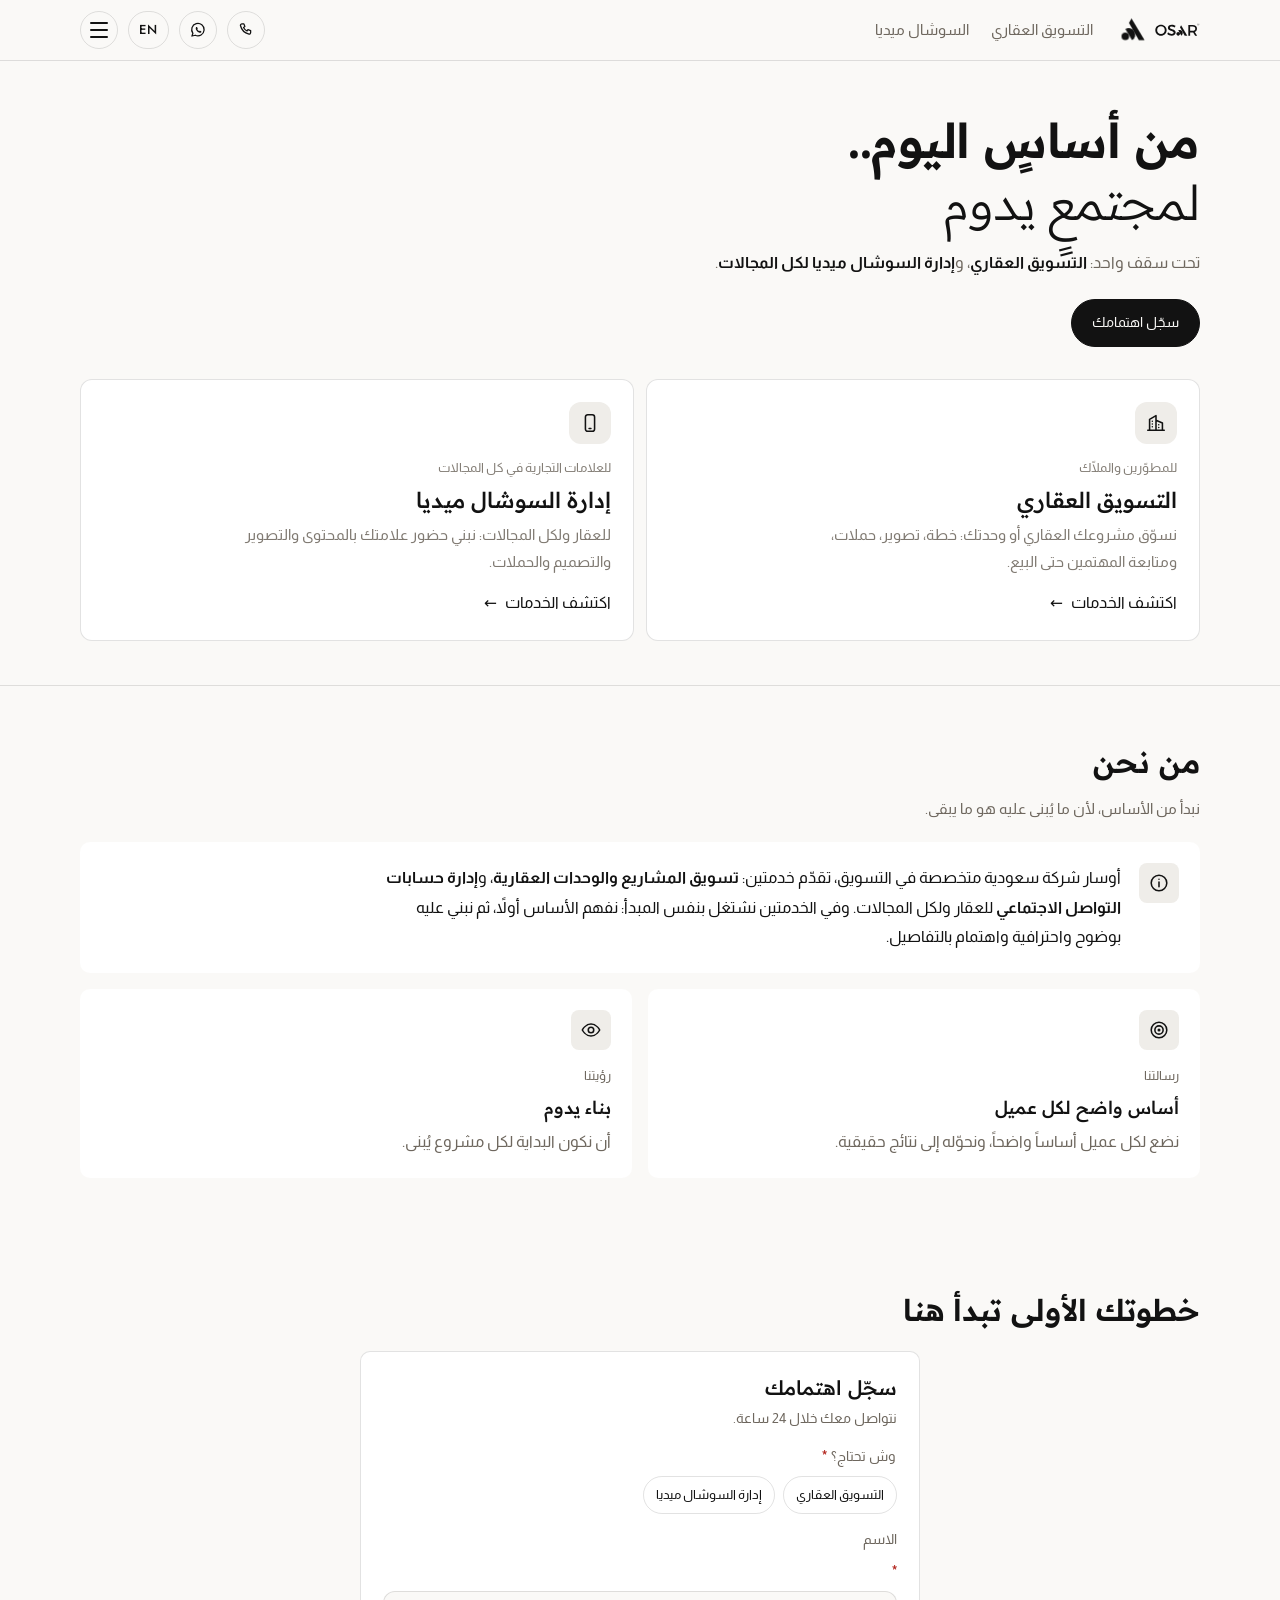
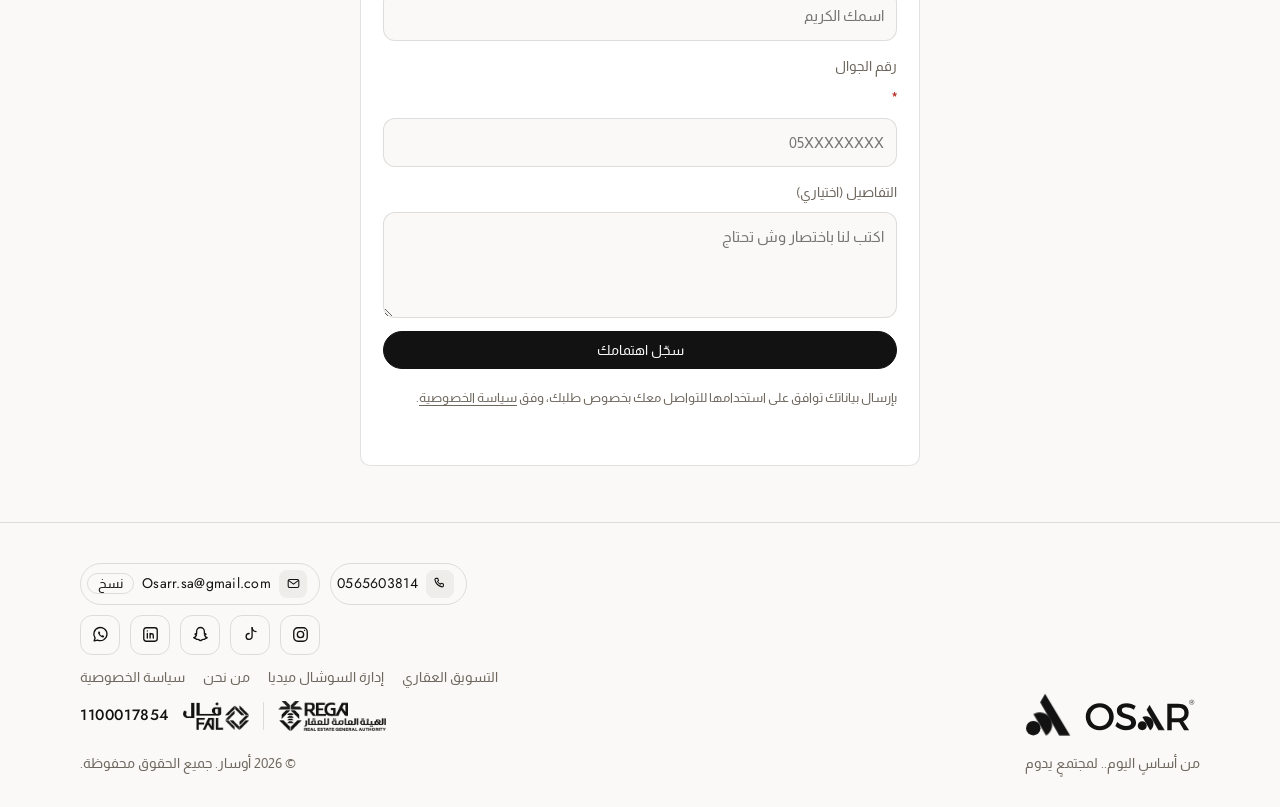
==== commit 3717c6f5: "Add privacy policy page, form consent note, and footer link (PDPL) Co-Authored-By: Claude Opus 5.5 <" ====
--- a/index.html
+++ b/index.html
@@ -21,7 +21,9 @@
 <link rel="preconnect" href="https://fonts.googleapis.com">
 <link rel="preconnect" href="https://fonts.gstatic.com" crossorigin>
 <link rel="stylesheet" href="https://fonts.googleapis.com/css2?family=Readex+Pro:wght@300;400;500;600&family=Almarai:wght@300;400;700&family=Jost:wght@400;500&display=swap">
-<link rel="stylesheet" href="site.css?v=1793629750">
+<link rel="stylesheet" href="site.css?v=1793823035">
+<script>/* Google Analytics: ضع رقم القياس هنا مثل G-XXXXXXX */window.OSAR_GA_ID="";
+(function(id){if(!id)return;var s=document.createElement('script');s.async=1;s.src='https://www.googletagmanager.com/gtag/js?id='+id;document.head.appendChild(s);window.dataLayer=window.dataLayer||[];window.gtag=function(){dataLayer.push(arguments)};gtag('js',new Date());gtag('config',id,{anonymize_ip:true});})(window.OSAR_GA_ID);</script>
 </head>
 <body class="home" data-page="الرئيسية">
 <div class="intro" id="intro" aria-hidden="true"><div class="intro-in">
@@ -130,6 +132,7 @@
         <label for="f-msg">التفاصيل (اختياري)<textarea id="f-msg" name="msg" rows="3" placeholder="اكتب لنا باختصار وش تحتاج"></textarea></label>
         <input class="hp" type="text" name="website" id="f-hp" tabindex="-1" autocomplete="off" aria-hidden="true">
         <button class="btn btn-solid" type="submit" id="f-submit">سجّل اهتمامك</button>
+        <p class="consent">بإرسال بياناتك توافق على استخدامها للتواصل معك بخصوص طلبك، وفق <a href="privacy.html">سياسة الخصوصية</a>.</p>
         <p class="form-note" id="f-note" aria-live="polite"></p>
       </form>
       <div class="thanks" id="thanks" hidden tabindex="-1">
@@ -166,13 +169,13 @@
         <span class="fe"><span class="ri"><svg viewBox="0 0 24 24" fill="none" stroke="currentColor" stroke-width="1.7" stroke-linecap="round" stroke-linejoin="round" aria-hidden="true"><rect x="3.5" y="5.5" width="17" height="13" rx="2.5"/><path d="M4 7l8 6 8-6"/></svg></span><span class="v" data-email>Osarr.sa@gmail.com</span><button class="mini" type="button" data-copy="email">نسخ</button></span>
       </div>
       <div class="socials"><a class="so so-ig" href="https://www.instagram.com/osar_sa/" target="_blank" rel="noopener" aria-label="إنستقرام @OSAR_SA" data-tip="إنستقرام"><svg viewBox="0 0 24 24" fill="none" stroke="currentColor" stroke-width="1.7" stroke-linecap="round" stroke-linejoin="round" aria-hidden="true"><rect x="3.5" y="3.5" width="17" height="17" rx="5"/><circle cx="12" cy="12" r="4"/><circle cx="17.2" cy="6.8" r=".9" fill="currentColor" stroke="none"/></svg></a><a class="so so-tt" href="https://www.tiktok.com/@osar_sa" target="_blank" rel="noopener" aria-label="تيك توك @OSAR_SA" data-tip="تيك توك"><svg viewBox="0 0 24 24" fill="none" stroke="currentColor" stroke-width="1.7" stroke-linecap="round" stroke-linejoin="round" aria-hidden="true"><path d="M14 3.5v11a3.75 3.75 0 1 1-3.75-3.75"/><path d="M14 3.5c.4 2.6 2.4 4.6 5 4.8"/></svg></a><a class="so so-sc" href="https://www.snapchat.com/add/osar_sa" target="_blank" rel="noopener" aria-label="سناب شات @OSAR_SA" data-tip="سناب شات"><svg viewBox="0 0 24 24" fill="none" stroke="currentColor" stroke-width="1.7" stroke-linecap="round" stroke-linejoin="round" aria-hidden="true"><path d="M12 3.2c-2.9 0-4.9 2.1-4.9 5v2.4l-1.7.6c-.5.2-.4.8.1 1l1.5.4c-.6 1.6-1.9 2.9-3.5 3.5.4.7 1.7.9 2.6 1 .2.6.3 1.1 1 1.1.8 0 1.6-.4 2.6.2 1 .6 1.6 1.4 2.3 1.4s1.3-.8 2.3-1.4c1-.6 1.8-.2 2.6-.2.7 0 .8-.5 1-1.1.9-.1 2.2-.3 2.6-1-1.6-.6-2.9-1.9-3.5-3.5l1.5-.4c.5-.2.6-.8.1-1l-1.7-.6V8.2c0-2.9-2-5-4.9-5z"/></svg></a><a class="so so-li" href="https://www.linkedin.com/company/osarsa/" target="_blank" rel="noopener" aria-label="لينكدإن @OSAR_SA" data-tip="لينكدإن"><svg viewBox="0 0 24 24" fill="none" stroke="currentColor" stroke-width="1.7" stroke-linecap="round" stroke-linejoin="round" aria-hidden="true"><rect x="3.5" y="3.5" width="17" height="17" rx="3"/><path d="M8 10.5v6M8 7.5v.01M11.5 16.5v-3.5a2 2 0 0 1 4 0v3.5M11.5 10.5v6"/></svg></a><a class="so so-wa" href="https://wa.me/966565603814" target="_blank" rel="noopener" aria-label="واتساب @OSAR_SA" data-tip="واتساب" data-wa><svg viewBox="0 0 24 24" fill="none" stroke="currentColor" stroke-width="1.7" stroke-linecap="round" stroke-linejoin="round" aria-hidden="true"><path d="M4 20l1.2-3.6A8.3 8.3 0 1 1 8.4 19z"/><path d="M9.2 8.6c.2-.5.6-.5.9-.5h.4c.2 0 .4.1.5.4l.6 1.4c.1.2 0 .5-.1.6l-.5.6c.6 1.1 1.4 1.9 2.5 2.5l.6-.5c.2-.2.4-.2.6-.1l1.4.6c.3.1.4.3.4.5v.4c0 .3-.1.7-.5.9-.5.3-1.4.5-2.8-.1a8.6 8.6 0 0 1-3.8-3.8c-.6-1.4-.4-2.3-.1-2.8z" fill="currentColor" stroke="none"/></svg></a></div>
-      <nav class="foot-links"><a href="realestate.html">التسويق العقاري</a><a href="social.html">إدارة السوشال ميديا</a><a href="./#about">من نحن</a></nav>
+      <nav class="foot-links"><a href="realestate.html">التسويق العقاري</a><a href="social.html">إدارة السوشال ميديا</a><a href="./#about">من نحن</a><a href="privacy.html">سياسة الخصوصية</a></nav>
       <div class="legal-badge"><img src="[data-uri]" alt="الهيئة العامة للعقار" class="lg-rega"><span class="sep"></span><img src="[data-uri]" alt="رخصة فال" class="lg-fal"><b class="fal-no">1100017854</b></div>
       <div class="legal foot-links" id="legal"></div>
       <span>© <span data-year>2026</span> أوسار. جميع الحقوق محفوظة.</span>
     </div>
   </div>
 </footer>
-<script src="site.js?v=1793629750"></script>
+<script src="site.js?v=1793823035"></script>
 </body>
 </html>
--- a/site.css
+++ b/site.css
@@ -783,3 +783,18 @@
 .thanks .th-slogan{margin-top:10px;padding-top:14px;border-top:1px solid var(--line);font-family:var(--f-display);font-weight:500;font-size:17px;color:var(--cream)}
 [hidden]{display:none!important}
 .so-li:hover,.so-li:focus-visible{background:#0A66C2!important;color:#fff!important;border-color:transparent!important;box-shadow:0 8px 22px rgba(10,102,194,.3)}
+
+/* v17 privacy + consent */
+.consent{font-size:12.5px;line-height:1.7;color:var(--cream-dim);margin:6px 0 0}
+.consent a{color:inherit;text-decoration:underline;text-underline-offset:3px}
+.policy{max-width:760px;margin-inline:auto;display:block}
+.policy h1{font-family:var(--f-display);font-weight:600;font-size:clamp(28px,4vw,38px);margin:8px 0 4px}
+.policy .upd{font-size:13px;color:var(--cream-dim);margin:0 0 24px}
+.policy h2{font-family:var(--f-display);font-weight:500;font-size:19px;margin:30px 0 8px}
+.policy p,.policy li{font-size:15.5px;line-height:1.95;color:var(--cream)}
+.policy ul{padding-inline-start:20px;margin:6px 0}
+.policy a{text-decoration:underline;text-underline-offset:3px}
+.del-box{margin:26px 0;padding:22px;border:1px solid var(--line);border-radius:16px;background:var(--ground-2)}
+.del-box h3{font-family:var(--f-display);font-weight:500;font-size:18px;margin:0 0 6px}
+.del-box .ctas{display:flex;flex-wrap:wrap;gap:10px;margin-top:12px}
+.del-box .btn{text-decoration:none}
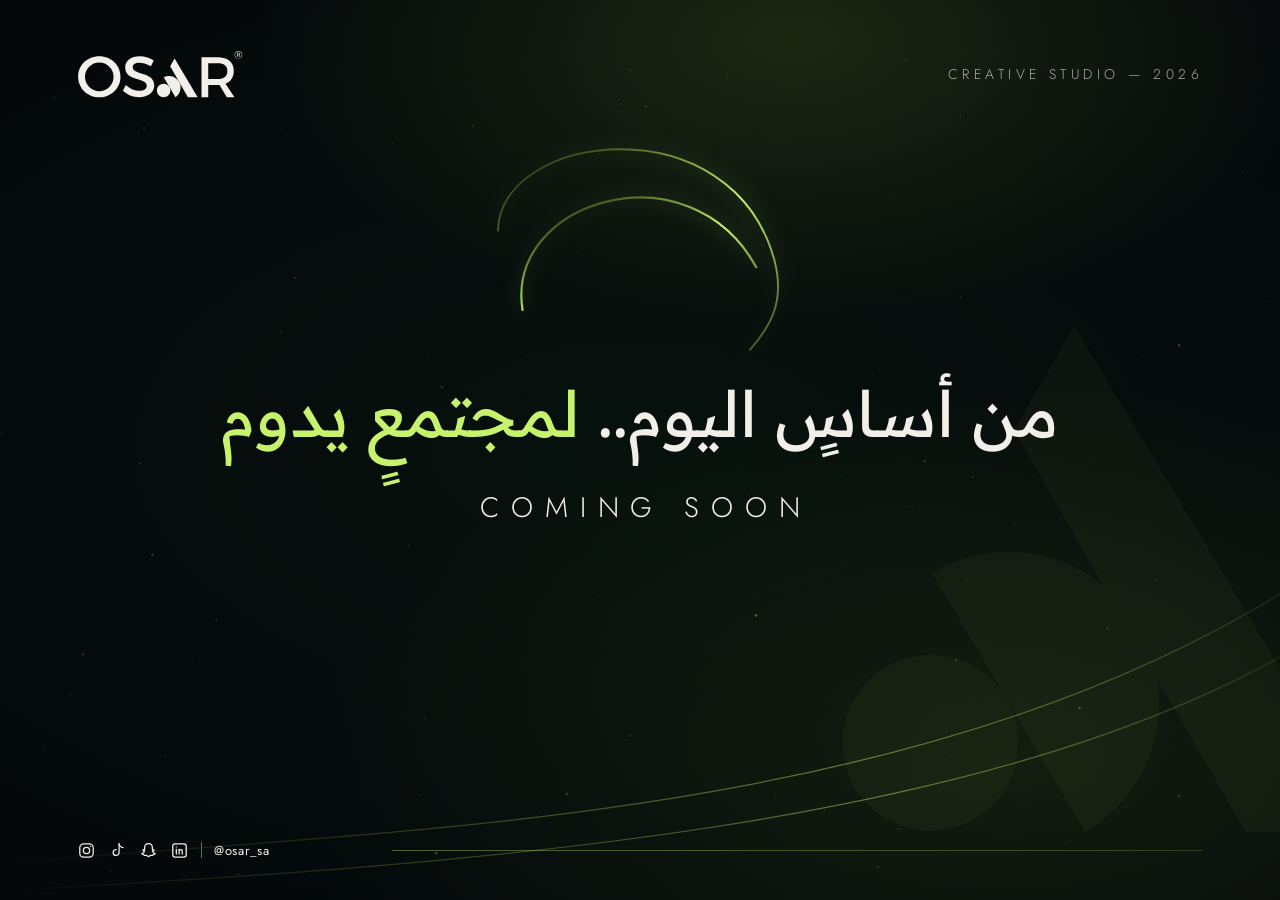
==== commit 2138dc78: "Switch site to coming-soon page (new identity); full site kept in history Co-Authored-By: Claude Opu" ====
--- a/index.html
+++ b/index.html
@@ -3,179 +3,116 @@
 <head>
 <meta charset="utf-8">
 <meta name="viewport" content="width=device-width, initial-scale=1, viewport-fit=cover">
-<title>أوسار | OSAR</title>
-<meta name="claude:viewport-fit-sides" content="cover">
-<meta name="description" content="أوسار: تسويق المشاريع العقارية وإدارة السوشال ميديا للعقار ولكل المجالات. من أساسٍ اليوم.. لمجتمعٍ يدوم.">
-<meta name="theme-color" content="#FFFFFF">
-<meta property="og:title" content="أوسار | OSAR">
-<meta property="og:description" content="من أساسٍ اليوم.. لمجتمعٍ يدوم">
+<title>أوسار | قريباً — OSAR Coming Soon</title>
+<meta name="description" content="من أساسٍ اليوم.. لمجتمعٍ يدوم. أوسار، قريباً.">
+<meta name="theme-color" content="#04070A">
+<link rel="icon" href="assets/favicon.svg" type="image/svg+xml">
+<meta property="og:title" content="أوسار | قريباً">
+<meta property="og:description" content="من أساسٍ اليوم.. لمجتمعٍ يدوم — Coming Soon">
 <meta property="og:type" content="website">
 <meta property="og:url" content="https://osar-sa.github.io/">
 <meta property="og:image" content="https://osar-sa.github.io/assets/og.png">
-<meta property="og:image:width" content="1200">
-<meta property="og:image:height" content="630">
+<meta property="og:image:width" content="1200"><meta property="og:image:height" content="630">
 <meta property="og:locale" content="ar_SA">
 <meta name="twitter:card" content="summary_large_image">
-<meta name="twitter:image" content="https://osar-sa.github.io/assets/og.png">
-<link rel="icon" href="data:image/svg+xml,%3Csvg%20xmlns%3D%22http%3A//www.w3.org/2000/svg%22%20viewBox%3D%22300%20310%20480%20480%22%3E%3Crect%20x%3D%22300%22%20y%3D%22310%22%20width%3D%22480%22%20height%3D%22480%22%20rx%3D%2290%22%20fill%3D%22%230B0A09%22/%3E%3Cg%20fill%3D%22%23F4EEE9%22%3E%3Ccircle%20cx%3D%22412%22%20cy%3D%22656%22%20r%3D%2263%22/%3E%3Cpath%20d%3D%22M413%20534%20A108%20108%200%200%201%20523%20720%20Z%22/%3E%3Cpath%20d%3D%22M515%20357%20L733%20720%20L638%20720%20L472%20432%20Z%22/%3E%3C/g%3E%0A%3C/svg%3E">
-<link rel="preconnect" href="https://fonts.googleapis.com">
-<link rel="preconnect" href="https://fonts.gstatic.com" crossorigin>
-<link rel="stylesheet" href="https://fonts.googleapis.com/css2?family=Readex+Pro:wght@300;400;500;600&family=Almarai:wght@300;400;700&family=Jost:wght@400;500&display=swap">
-<link rel="stylesheet" href="site.css?v=1793823035">
+<link rel="preconnect" href="https://fonts.googleapis.com"><link rel="preconnect" href="https://fonts.gstatic.com" crossorigin>
+<link rel="stylesheet" href="https://fonts.googleapis.com/css2?family=Readex+Pro:wght@300;400;500&family=Jost:wght@300;400&display=swap">
+<style>
+/* ===== ألوان الهوية — بدّلها هنا فقط لما توصل الهوية الجديدة ===== */
+:root{
+  --bg:#04070A;          /* الخلفية */
+  --bg-2:#07110D;        /* توهّج الخلفية */
+  --ink:#F2EFE8;         /* النص الأساسي */
+  --ink-dim:#A8ADA6;     /* النص الثانوي */
+  --accent:#C6F36B;      /* اللون المميز (لمجتمعٍ يدوم + الأقواس) */
+  --accent-2:#6E8F2E;    /* درجة أغمق للمميز */
+  --line:rgba(198,243,107,.38);
+  --f-ar:"Readex Pro",system-ui,sans-serif;
+  --f-en:"Jost","Readex Pro",sans-serif;
+}
+*{margin:0;padding:0;box-sizing:border-box}
+html,body{height:100%}
+body{background:var(--bg);color:var(--ink);font-family:var(--f-ar);overflow:hidden;-webkit-font-smoothing:antialiased}
+.stage{position:fixed;inset:0;overflow:hidden;
+  background:
+    radial-gradient(60% 45% at 62% 4%,color-mix(in srgb,var(--accent-2) 22%,transparent),transparent 70%),
+    radial-gradient(80% 60% at 80% 85%,color-mix(in srgb,var(--accent-2) 14%,transparent),transparent 70%),
+    radial-gradient(120% 90% at 50% 50%,var(--bg-2),var(--bg) 70%)}
+canvas#dust{position:absolute;inset:0;width:100%;height:100%;opacity:.7}
+/* glowing arcs */
+.arcs{position:absolute;left:50%;top:12vh;width:min(34vh,62vw);transform:translateX(-50%);filter:drop-shadow(0 0 10px color-mix(in srgb,var(--accent) 55%,transparent));animation:float 9s ease-in-out infinite}
+.arcs path{fill:none;stroke-linecap:round;stroke-dasharray:1;stroke-dashoffset:1;animation:draw 2.6s cubic-bezier(.6,.1,.2,1) forwards}
+.arcs path:nth-child(2){animation-delay:.35s}
+@keyframes draw{to{stroke-dashoffset:0}}
+@keyframes float{0%,100%{transform:translateX(-50%) rotate(0deg)}50%{transform:translateX(-50%) translateY(-1.2vh) rotate(-3deg)}}
+/* faint big mark */
+.ghost{position:absolute;right:-12vh;bottom:6vh;width:min(62vh,90vw);color:var(--accent);opacity:.035}
+.sweep{position:absolute;inset:auto 0 0 0;height:60vh;width:100%;pointer-events:none}
+.sweep path{fill:none;stroke:url(#sg);stroke-width:1.4;opacity:.8}
+/* layout */
+header,footer{position:absolute;left:0;right:0;display:flex;align-items:center;justify-content:space-between;padding:0 clamp(22px,6vw,90px);direction:ltr;z-index:2}
+header{top:clamp(28px,5.5vh,64px)}
+.logo{width:clamp(110px,13vw,170px);color:var(--ink);display:block}
+.tag{font-family:var(--f-en);font-weight:300;font-size:clamp(10px,1.1vw,14px);letter-spacing:.32em;color:var(--ink-dim);text-transform:uppercase}
+main{position:absolute;inset:0;display:grid;place-items:center;align-content:center;gap:clamp(20px,3.6vh,40px);text-align:center;z-index:2;padding:0 22px}
+h1{font-weight:400;font-size:clamp(23px,5.2vw,64px);line-height:1.3;letter-spacing:0;white-space:nowrap}
+h1 .acc{color:var(--accent)}
+.soon{font-family:var(--f-en);font-weight:300;font-size:clamp(16px,2.2vw,30px);letter-spacing:.42em;padding-inline-start:.42em;color:var(--ink);direction:ltr}
+.rise{opacity:0;transform:translateY(14px);filter:blur(8px);animation:rise 1.4s cubic-bezier(.2,.7,.2,1) forwards}
+.d1{animation-delay:.9s}.d2{animation-delay:1.4s}.d0{animation-delay:.3s}
+@keyframes rise{to{opacity:1;transform:none;filter:none}}
+footer{bottom:clamp(22px,4.5vh,48px);gap:24px}
+.social{display:flex;align-items:center;gap:12px;font-family:var(--f-en);font-size:13px;letter-spacing:.06em;color:var(--ink)}
+.social a{color:var(--ink);display:inline-flex;transition:color .25s,transform .25s}
+.social a:hover{color:var(--accent);transform:translateY(-2px)}
+.social svg{width:19px;height:19px}
+.social .sep{width:1px;height:16px;background:var(--ink-dim);opacity:.6}
+.rule{flex:1;height:1px;background:linear-gradient(90deg,var(--line),color-mix(in srgb,var(--accent) 20%,transparent));max-width:72%}
+@media (max-width:640px){.tag{letter-spacing:.22em} .rule{max-width:40%} .ghost{right:-30vw;bottom:10vh}}
+@media (prefers-reduced-motion:reduce){*{animation:none!important} .rise{opacity:1;transform:none;filter:none} .arcs path{stroke-dashoffset:0}}
+</style>
 <script>/* Google Analytics: ضع رقم القياس هنا مثل G-XXXXXXX */window.OSAR_GA_ID="";
 (function(id){if(!id)return;var s=document.createElement('script');s.async=1;s.src='https://www.googletagmanager.com/gtag/js?id='+id;document.head.appendChild(s);window.dataLayer=window.dataLayer||[];window.gtag=function(){dataLayer.push(arguments)};gtag('js',new Date());gtag('config',id,{anonymize_ip:true});})(window.OSAR_GA_ID);</script>
 </head>
-<body class="home" data-page="الرئيسية">
-<div class="intro" id="intro" aria-hidden="true"><div class="intro-in">
-  <svg class="im" viewBox="340 350 400 380" xmlns="http://www.w3.org/2000/svg"><g fill="currentColor"><path class="i-beam" d="M515 357 L733 720 L638 720 L472 432 Z"/><path class="i-half" d="M413 534 A108 108 0 0 1 523 720 Z"/><circle class="i-circle" cx="412" cy="656" r="63"/></g></svg>
-</div></div>
-<script>try{if(sessionStorage.getItem('osarIntro')){document.getElementById('intro').remove();document.documentElement.classList.add('no-intro')}else sessionStorage.setItem('osarIntro','1')}catch(e){}</script><script>(function(){var d=document.documentElement,splash=!!document.getElementById("intro"),wait=splash?2300:0;function go(){setTimeout(function(){requestAnimationFrame(function(){d.classList.add("ready")})},wait)}if(document.readyState==="complete")go();else addEventListener("load",go);setTimeout(function(){d.classList.add("ready")},wait+1800)})()</script>
-<header class="top band">
-  <div class="wrap nav">
-    <div class="nav-start">
-      <a class="brand" href="./" aria-label="أوسار — الرئيسية"><span class="logo-anim" aria-hidden="true"><svg viewBox="340 350 400 380" xmlns="http://www.w3.org/2000/svg"><g fill="currentColor"><path class="l-beam" d="M515 357 L733 720 L638 720 L472 432 Z"/><path class="l-half" d="M413 534 A108 108 0 0 1 523 720 Z"/><circle class="l-circle" cx="412" cy="656" r="63"/></g></svg></span><span class="logo-word"><svg aria-hidden="true" focusable="false" xmlns="http://www.w3.org/2000/svg" xmlns:xlink="http://www.w3.org/1999/xlink" viewBox="247 455 586 171">
-<path fill-rule="nonzero" fill="currentColor" fill-opacity="1" stroke-width="0.972" stroke-linecap="butt" stroke-linejoin="miter" stroke="rgb(98.799133%, 98.799133%, 98.799133%)" stroke-opacity="1" stroke-miterlimit="10" d="M -0.00151875 -0.00020625 L -15.595269 -27.172081 L 46.889106 -135.855675 L 81.201606 -135.855675 Z M -0.00151875 -0.00020625 " transform="matrix(1, 0, 0, -1, 590.7398, 485.3162)"/>
-<path fill-rule="nonzero" fill="currentColor" fill-opacity="1" d="M 552.507812 551.027344 L 593.933594 621.484375 C 611.984375 609.164062 617.246094 584.652344 606.046875 566.242188 C 595.085938 548.21875 571.632812 541.445312 552.507812 551.027344 "/>
-<path fill-rule="nonzero" fill="currentColor" fill-opacity="1" d="M 575.820312 597.390625 C 575.820312 610.523438 565.171875 621.171875 552.039062 621.171875 C 538.902344 621.171875 528.253906 610.523438 528.253906 597.390625 C 528.253906 584.257812 538.902344 573.609375 552.039062 573.609375 C 565.171875 573.609375 575.820312 584.257812 575.820312 597.390625 "/>
-<path fill-rule="nonzero" fill="currentColor" fill-opacity="1" d="M 275.125 549.136719 C 275.125 577.472656 298.234375 599.980469 325.769531 599.980469 C 353.300781 599.980469 375.808594 577.472656 375.808594 549.136719 C 375.808594 521 353.300781 498.894531 325.769531 498.894531 C 298.035156 498.894531 275.125 521 275.125 549.136719 M 400.128906 549.136719 C 400.128906 589.734375 367.570312 621.484375 325.566406 621.484375 C 283.566406 621.484375 251.007812 589.734375 251.007812 549.136719 C 251.007812 508.539062 283.566406 477.390625 325.566406 477.390625 C 367.570312 477.390625 400.128906 508.742188 400.128906 549.136719 "/>
-<path fill-rule="nonzero" fill="currentColor" fill-opacity="1" d="M 466.210938 499.496094 C 452.34375 499.496094 443.300781 504.921875 443.300781 514.570312 C 443.300781 545.71875 519.265625 529.039062 519.066406 580.085938 C 519.066406 605.40625 496.960938 621.082031 466.011719 621.082031 C 443.902344 621.082031 423.003906 612.039062 408.53125 598.574219 L 418.78125 578.074219 C 433.253906 591.539062 451.339844 598.976562 466.414062 598.976562 C 482.890625 598.976562 492.738281 592.34375 492.738281 581.292969 C 492.738281 549.539062 416.773438 567.222656 416.773438 516.578125 C 416.773438 492.460938 437.472656 476.988281 468.019531 476.988281 C 486.308594 476.988281 504.195312 483.019531 517.257812 491.65625 L 507.410156 512.558594 C 492.136719 503.316406 476.863281 499.496094 466.210938 499.496094 "/>
-<path fill-rule="nonzero" fill="currentColor" fill-opacity="1" d="M 742.558594 557.367188 C 764.265625 557.367188 776.722656 548.121094 776.722656 529.027344 C 776.722656 510.539062 764.265625 501.699219 742.558594 501.699219 L 709.199219 501.699219 L 709.199219 557.367188 Z M 774.714844 621.074219 L 748.992188 578.46875 C 746.980469 578.667969 744.769531 578.667969 742.558594 578.667969 L 709.199219 578.667969 L 709.199219 621.074219 L 685.484375 621.074219 L 685.484375 480.394531 L 742.558594 480.394531 C 778.535156 480.394531 799.234375 497.878906 799.234375 528.425781 C 799.234375 550.933594 788.78125 566.8125 770.09375 574.046875 L 801.644531 621.074219 Z M 774.714844 621.074219 "/>
-<path fill-rule="nonzero" fill="currentColor" fill-opacity="1" d="M 815.589844 459.925781 C 808.980469 459.925781 803.601562 465.304688 803.601562 471.914062 C 803.601562 478.527344 808.980469 483.90625 815.589844 483.90625 C 822.203125 483.90625 827.582031 478.527344 827.582031 471.914062 C 827.582031 465.304688 822.203125 459.925781 815.589844 459.925781 M 815.589844 485.316406 C 808.199219 485.316406 802.191406 479.304688 802.191406 471.914062 C 802.191406 464.527344 808.199219 458.515625 815.589844 458.515625 C 822.980469 458.515625 828.992188 464.527344 828.992188 471.914062 C 828.992188 479.304688 822.980469 485.316406 815.589844 485.316406 "/>
-<path fill-rule="nonzero" fill="currentColor" fill-opacity="1" d="M 812.566406 471.414062 L 816.105469 471.414062 C 817.179688 471.414062 817.980469 471.191406 818.511719 470.742188 C 819.039062 470.289062 819.304688 469.621094 819.304688 468.734375 C 819.304688 467.859375 819.042969 467.195312 818.519531 466.738281 C 817.996094 466.28125 817.191406 466.050781 816.105469 466.050781 L 812.566406 466.050781 Z M 810.957031 479.269531 C 810.800781 479.269531 810.675781 479.222656 810.589844 479.128906 C 810.507812 479.035156 810.464844 478.917969 810.464844 478.777344 L 810.464844 464.761719 C 810.464844 464.605469 810.507812 464.480469 810.589844 464.386719 C 810.675781 464.292969 810.800781 464.25 810.957031 464.25 L 816.191406 464.25 C 817.808594 464.25 819.089844 464.628906 820.03125 465.386719 C 820.976562 466.144531 821.449219 467.265625 821.449219 468.753906 C 821.449219 469.855469 821.175781 470.753906 820.625 471.445312 C 820.074219 472.140625 819.324219 472.625 818.382812 472.894531 L 821.6875 478.605469 C 821.730469 478.6875 821.75 478.769531 821.75 478.839844 C 821.75 478.953125 821.703125 479.054688 821.609375 479.140625 C 821.519531 479.226562 821.414062 479.269531 821.300781 479.269531 L 820.269531 479.269531 C 820.023438 479.269531 819.847656 479.203125 819.734375 479.074219 C 819.617188 478.949219 819.519531 478.820312 819.433594 478.6875 L 816.320312 473.238281 L 812.566406 473.238281 L 812.566406 478.777344 C 812.566406 478.917969 812.519531 479.035156 812.425781 479.128906 C 812.335938 479.222656 812.207031 479.269531 812.050781 479.269531 Z M 810.957031 479.269531 "/>
-</svg>
-</span></a>
-      <nav class="switch" aria-label="أقسام أوسار"><a href="realestate.html">التسويق العقاري</a><a href="social.html">السوشال ميديا</a></nav>
-    </div>
-    <div class="nav-end">
-      <a class="quick" href="tel:0565603814" aria-label="اتصل بأوسار 0565603814" data-tip="اتصال"><svg viewBox="0 0 24 24" fill="none" stroke="currentColor" stroke-width="1.7" stroke-linecap="round" stroke-linejoin="round" aria-hidden="true"><path d="M6.6 3.8h2.6l1.3 3.6-1.8 1.2a11 11 0 0 0 4.7 4.7l1.2-1.8 3.6 1.3v2.6a2 2 0 0 1-2.2 2A15.5 15.5 0 0 1 4.6 6a2 2 0 0 1 2-2.2z"/></svg></a>
-      <a class="quick qwa" href="https://wa.me/966565603814" data-wa target="_blank" rel="noopener" aria-label="واتساب أوسار" data-tip="واتساب"><svg viewBox="0 0 24 24" fill="none" stroke="currentColor" stroke-width="1.7" stroke-linecap="round" stroke-linejoin="round" aria-hidden="true"><path d="M4 20l1.2-3.6A8.3 8.3 0 1 1 8.4 19z"/><path d="M9.2 8.6c.2-.5.6-.5.9-.5h.4c.2 0 .4.1.5.4l.6 1.4c.1.2 0 .5-.1.6l-.5.6c.6 1.1 1.4 1.9 2.5 2.5l.6-.5c.2-.2.4-.2.6-.1l1.4.6c.3.1.4.3.4.5v.4c0 .3-.1.7-.5.9-.5.3-1.4.5-2.8-.1a8.6 8.6 0 0 1-3.8-3.8c-.6-1.4-.4-2.3-.1-2.8z" fill="currentColor" stroke="none"/></svg></a>
-      <a class="lang" href="en/" hreflang="en" aria-label="English">EN</a>
-      <button class="burger" id="burger" type="button" aria-label="القائمة" aria-controls="drawer" aria-expanded="false"><span></span><span></span><span></span></button>
-    </div>
-  </div>
+<body>
+<div class="stage" aria-hidden="true">
+  <canvas id="dust"></canvas>
+  <svg class="arcs" viewBox="0 0 500 420">
+    <defs><linearGradient id="ag" x1="0" y1="0" x2="1" y2="1"><stop offset="0" stop-color="var(--accent-2)" stop-opacity=".15"/><stop offset=".55" stop-color="var(--accent)"/><stop offset="1" stop-color="var(--accent)" stop-opacity=".25"/></linearGradient></defs>
+    <path pathLength="1" d="M18 200 C 20 40, 400 -10, 470 250 C 488 320, 460 360, 430 395" stroke="url(#ag)" stroke-width="3.2"/>
+    <path pathLength="1" d="M58 330 C 30 150, 330 60, 440 260" stroke="url(#ag)" stroke-width="3.6"/>
+  </svg>
+  <svg class="ghost" viewBox="340 350 400 380"><g fill="currentColor"><circle cx="412" cy="656" r="63"/><path d="M413 534 A108 108 0 0 1 523 720 Z"/><path d="M515 357 L733 720 L638 720 L472 432 Z"/></g></svg>
+  <svg class="sweep" viewBox="0 0 1000 600" preserveAspectRatio="none">
+    <defs><linearGradient id="sg" x1="0" x2="1"><stop offset="0" stop-color="var(--accent)" stop-opacity="0"/><stop offset=".7" stop-color="var(--accent)" stop-opacity=".55"/><stop offset="1" stop-color="var(--accent)" stop-opacity=".1"/></linearGradient></defs>
+    <path d="M0 560 C 300 520, 700 520, 1000 260"/><path d="M0 590 C 380 560, 760 520, 1000 330" opacity=".5"/>
+  </svg>
+</div>
+<header>
+  <svg class="logo rise d0" viewBox="247 455 586 171" role="img" aria-label="OSAR">
+<path fill="currentColor" d="M -0.00 -0.00 L -15.59 -27.17 L 46.88 -135.85 L 81.20 -135.85 Z M -0.00 -0.00 " transform="matrix(1, 0, 0, -1, 590.73, 485.31)"/>
+<path fill="currentColor" d="M 552.50 551.02 L 593.93 621.48 C 611.98 609.16 617.24 584.65 606.04 566.24 C 595.08 548.21 571.63 541.44 552.50 551.02 "/>
+<path fill="currentColor" d="M 575.82 597.39 C 575.82 610.52 565.17 621.17 552.03 621.17 C 538.90 621.17 528.25 610.52 528.25 597.39 C 528.25 584.25 538.90 573.60 552.03 573.60 C 565.17 573.60 575.82 584.25 575.82 597.39 "/>
+<path fill="currentColor" d="M 275.12 549.13 C 275.12 577.47 298.23 599.98 325.76 599.98 C 353.30 599.98 375.80 577.47 375.80 549.13 C 375.80 521 353.30 498.89 325.76 498.89 C 298.03 498.89 275.12 521 275.12 549.13 M 400.12 549.13 C 400.12 589.73 367.57 621.48 325.56 621.48 C 283.56 621.48 251.00 589.73 251.00 549.13 C 251.00 508.53 283.56 477.39 325.56 477.39 C 367.57 477.39 400.12 508.74 400.12 549.13 "/>
+<path fill="currentColor" d="M 466.21 499.49 C 452.34 499.49 443.30 504.92 443.30 514.57 C 443.30 545.71 519.26 529.03 519.06 580.08 C 519.06 605.40 496.96 621.08 466.01 621.08 C 443.90 621.08 423.00 612.03 408.53 598.57 L 418.78 578.07 C 433.25 591.53 451.33 598.97 466.41 598.97 C 482.89 598.97 492.73 592.34 492.73 581.29 C 492.73 549.53 416.77 567.22 416.77 516.57 C 416.77 492.46 437.47 476.98 468.01 476.98 C 486.30 476.98 504.19 483.01 517.25 491.65 L 507.41 512.55 C 492.13 503.31 476.86 499.49 466.21 499.49 "/>
+<path fill="currentColor" d="M 742.55 557.36 C 764.26 557.36 776.72 548.12 776.72 529.02 C 776.72 510.53 764.26 501.69 742.55 501.69 L 709.19 501.69 L 709.19 557.36 Z M 774.71 621.07 L 748.99 578.46 C 746.98 578.66 744.76 578.66 742.55 578.66 L 709.19 578.66 L 709.19 621.07 L 685.48 621.07 L 685.48 480.39 L 742.55 480.39 C 778.53 480.39 799.23 497.87 799.23 528.42 C 799.23 550.93 788.78 566.81 770.09 574.04 L 801.64 621.07 Z M 774.71 621.07 "/>
+<path fill="currentColor" d="M 815.58 459.92 C 808.98 459.92 803.60 465.30 803.60 471.91 C 803.60 478.52 808.98 483.90 815.58 483.90 C 822.20 483.90 827.58 478.52 827.58 471.91 C 827.58 465.30 822.20 459.92 815.58 459.92 M 815.58 485.31 C 808.19 485.31 802.19 479.30 802.19 471.91 C 802.19 464.52 808.19 458.51 815.58 458.51 C 822.98 458.51 828.99 464.52 828.99 471.91 C 828.99 479.30 822.98 485.31 815.58 485.31 "/>
+<path fill="currentColor" d="M 812.56 471.41 L 816.10 471.41 C 817.17 471.41 817.98 471.19 818.51 470.74 C 819.03 470.28 819.30 469.62 819.30 468.73 C 819.30 467.85 819.04 467.19 818.51 466.73 C 817.99 466.28 817.19 466.05 816.10 466.05 L 812.56 466.05 Z M 810.95 479.26 C 810.80 479.26 810.67 479.22 810.58 479.12 C 810.50 479.03 810.46 478.91 810.46 478.77 L 810.46 464.76 C 810.46 464.60 810.50 464.48 810.58 464.38 C 810.67 464.29 810.80 464.25 810.95 464.25 L 816.19 464.25 C 817.80 464.25 819.08 464.62 820.03 465.38 C 820.97 466.14 821.44 467.26 821.44 468.75 C 821.44 469.85 821.17 470.75 820.62 471.44 C 820.07 472.14 819.32 472.62 818.38 472.89 L 821.68 478.60 C 821.73 478.68 821.75 478.76 821.75 478.83 C 821.75 478.95 821.70 479.05 821.60 479.14 C 821.51 479.22 821.41 479.26 821.30 479.26 L 820.26 479.26 C 820.02 479.26 819.84 479.20 819.73 479.07 C 819.61 478.94 819.51 478.82 819.43 478.68 L 816.32 473.23 L 812.56 473.23 L 812.56 478.77 C 812.56 478.91 812.51 479.03 812.42 479.12 C 812.33 479.22 812.20 479.26 812.05 479.26 Z M 810.95 479.26 "/></svg>
+  <span class="tag rise d0">Creative Studio — 2026</span>
 </header>
-<div class="scrim" id="scrim"></div>
-<aside class="drawer" id="drawer" aria-label="القائمة" aria-hidden="true">
-  <div class="drawer-head"><a href="./" aria-label="الرئيسية" class="dh-logo"><svg viewBox="340 350 400 380" xmlns="http://www.w3.org/2000/svg" aria-hidden="true"><g fill="currentColor"><circle class="m-circle" cx="412" cy="656" r="63"/><path class="m-half" d="M413 534 A108 108 0 0 1 523 720 Z"/><path class="m-beam" d="M515 357 L733 720 L638 720 L472 432 Z"/></g></svg><svg aria-hidden="true" focusable="false" xmlns="http://www.w3.org/2000/svg" xmlns:xlink="http://www.w3.org/1999/xlink" viewBox="247 455 586 171">
-<path fill-rule="nonzero" fill="currentColor" fill-opacity="1" stroke-width="0.972" stroke-linecap="butt" stroke-linejoin="miter" stroke="rgb(98.799133%, 98.799133%, 98.799133%)" stroke-opacity="1" stroke-miterlimit="10" d="M -0.00151875 -0.00020625 L -15.595269 -27.172081 L 46.889106 -135.855675 L 81.201606 -135.855675 Z M -0.00151875 -0.00020625 " transform="matrix(1, 0, 0, -1, 590.7398, 485.3162)"/>
-<path fill-rule="nonzero" fill="currentColor" fill-opacity="1" d="M 552.507812 551.027344 L 593.933594 621.484375 C 611.984375 609.164062 617.246094 584.652344 606.046875 566.242188 C 595.085938 548.21875 571.632812 541.445312 552.507812 551.027344 "/>
-<path fill-rule="nonzero" fill="currentColor" fill-opacity="1" d="M 575.820312 597.390625 C 575.820312 610.523438 565.171875 621.171875 552.039062 621.171875 C 538.902344 621.171875 528.253906 610.523438 528.253906 597.390625 C 528.253906 584.257812 538.902344 573.609375 552.039062 573.609375 C 565.171875 573.609375 575.820312 584.257812 575.820312 597.390625 "/>
-<path fill-rule="nonzero" fill="currentColor" fill-opacity="1" d="M 275.125 549.136719 C 275.125 577.472656 298.234375 599.980469 325.769531 599.980469 C 353.300781 599.980469 375.808594 577.472656 375.808594 549.136719 C 375.808594 521 353.300781 498.894531 325.769531 498.894531 C 298.035156 498.894531 275.125 521 275.125 549.136719 M 400.128906 549.136719 C 400.128906 589.734375 367.570312 621.484375 325.566406 621.484375 C 283.566406 621.484375 251.007812 589.734375 251.007812 549.136719 C 251.007812 508.539062 283.566406 477.390625 325.566406 477.390625 C 367.570312 477.390625 400.128906 508.742188 400.128906 549.136719 "/>
-<path fill-rule="nonzero" fill="currentColor" fill-opacity="1" d="M 466.210938 499.496094 C 452.34375 499.496094 443.300781 504.921875 443.300781 514.570312 C 443.300781 545.71875 519.265625 529.039062 519.066406 580.085938 C 519.066406 605.40625 496.960938 621.082031 466.011719 621.082031 C 443.902344 621.082031 423.003906 612.039062 408.53125 598.574219 L 418.78125 578.074219 C 433.253906 591.539062 451.339844 598.976562 466.414062 598.976562 C 482.890625 598.976562 492.738281 592.34375 492.738281 581.292969 C 492.738281 549.539062 416.773438 567.222656 416.773438 516.578125 C 416.773438 492.460938 437.472656 476.988281 468.019531 476.988281 C 486.308594 476.988281 504.195312 483.019531 517.257812 491.65625 L 507.410156 512.558594 C 492.136719 503.316406 476.863281 499.496094 466.210938 499.496094 "/>
-<path fill-rule="nonzero" fill="currentColor" fill-opacity="1" d="M 742.558594 557.367188 C 764.265625 557.367188 776.722656 548.121094 776.722656 529.027344 C 776.722656 510.539062 764.265625 501.699219 742.558594 501.699219 L 709.199219 501.699219 L 709.199219 557.367188 Z M 774.714844 621.074219 L 748.992188 578.46875 C 746.980469 578.667969 744.769531 578.667969 742.558594 578.667969 L 709.199219 578.667969 L 709.199219 621.074219 L 685.484375 621.074219 L 685.484375 480.394531 L 742.558594 480.394531 C 778.535156 480.394531 799.234375 497.878906 799.234375 528.425781 C 799.234375 550.933594 788.78125 566.8125 770.09375 574.046875 L 801.644531 621.074219 Z M 774.714844 621.074219 "/>
-<path fill-rule="nonzero" fill="currentColor" fill-opacity="1" d="M 815.589844 459.925781 C 808.980469 459.925781 803.601562 465.304688 803.601562 471.914062 C 803.601562 478.527344 808.980469 483.90625 815.589844 483.90625 C 822.203125 483.90625 827.582031 478.527344 827.582031 471.914062 C 827.582031 465.304688 822.203125 459.925781 815.589844 459.925781 M 815.589844 485.316406 C 808.199219 485.316406 802.191406 479.304688 802.191406 471.914062 C 802.191406 464.527344 808.199219 458.515625 815.589844 458.515625 C 822.980469 458.515625 828.992188 464.527344 828.992188 471.914062 C 828.992188 479.304688 822.980469 485.316406 815.589844 485.316406 "/>
-<path fill-rule="nonzero" fill="currentColor" fill-opacity="1" d="M 812.566406 471.414062 L 816.105469 471.414062 C 817.179688 471.414062 817.980469 471.191406 818.511719 470.742188 C 819.039062 470.289062 819.304688 469.621094 819.304688 468.734375 C 819.304688 467.859375 819.042969 467.195312 818.519531 466.738281 C 817.996094 466.28125 817.191406 466.050781 816.105469 466.050781 L 812.566406 466.050781 Z M 810.957031 479.269531 C 810.800781 479.269531 810.675781 479.222656 810.589844 479.128906 C 810.507812 479.035156 810.464844 478.917969 810.464844 478.777344 L 810.464844 464.761719 C 810.464844 464.605469 810.507812 464.480469 810.589844 464.386719 C 810.675781 464.292969 810.800781 464.25 810.957031 464.25 L 816.191406 464.25 C 817.808594 464.25 819.089844 464.628906 820.03125 465.386719 C 820.976562 466.144531 821.449219 467.265625 821.449219 468.753906 C 821.449219 469.855469 821.175781 470.753906 820.625 471.445312 C 820.074219 472.140625 819.324219 472.625 818.382812 472.894531 L 821.6875 478.605469 C 821.730469 478.6875 821.75 478.769531 821.75 478.839844 C 821.75 478.953125 821.703125 479.054688 821.609375 479.140625 C 821.519531 479.226562 821.414062 479.269531 821.300781 479.269531 L 820.269531 479.269531 C 820.023438 479.269531 819.847656 479.203125 819.734375 479.074219 C 819.617188 478.949219 819.519531 478.820312 819.433594 478.6875 L 816.320312 473.238281 L 812.566406 473.238281 L 812.566406 478.777344 C 812.566406 478.917969 812.519531 479.035156 812.425781 479.128906 C 812.335938 479.222656 812.207031 479.269531 812.050781 479.269531 Z M 810.957031 479.269531 "/>
-</svg>
-</a><button class="x" type="button" aria-label="إغلاق القائمة">×</button></div>
-  <nav>
-    <a class="door re" href="realestate.html"><span class="di"><svg viewBox="0 0 24 24" fill="none" stroke="currentColor" stroke-width="1.7" stroke-linecap="round" stroke-linejoin="round" aria-hidden="true"><path d="M5 20V8l7-4v16M12 20V9l7 3v8M3 20h18M8 10v.01M8 13v.01M8 16v.01M15 14v.01M15 17v.01"/></svg></span><span><b>التسويق العقاري</b><small>تسويق المشاريع والوحدات العقارية</small></span></a>
-    <a class="door sm" href="social.html"><span class="di"><svg viewBox="0 0 24 24" fill="none" stroke="currentColor" stroke-width="1.7" stroke-linecap="round" stroke-linejoin="round" aria-hidden="true"><rect x="7" y="3" width="10" height="18" rx="2.5"/><path d="M11 18h2"/></svg></span><span><b>إدارة السوشال ميديا</b><small>للعقار ولكل المجالات</small></span></a>
-    <a class="lnk" href="./#about"><span class="li"><svg viewBox="0 0 24 24" fill="none" stroke="currentColor" stroke-width="1.7" stroke-linecap="round" stroke-linejoin="round" aria-hidden="true"><circle cx="12" cy="12" r="8.5"/><path d="M12 11v5M12 8v.01"/></svg></span>من نحن</a>
-    <a class="lnk" href="./#mission"><span class="li"><svg viewBox="0 0 24 24" fill="none" stroke="currentColor" stroke-width="1.7" stroke-linecap="round" stroke-linejoin="round" aria-hidden="true"><circle cx="12" cy="12" r="8.5"/><circle cx="12" cy="12" r="4.5"/><circle cx="12" cy="12" r=".8" fill="currentColor"/></svg></span>رسالتنا ورؤيتنا</a>
-    <a class="lnk" href="#interest"><span class="li"><svg viewBox="0 0 24 24" fill="none" stroke="currentColor" stroke-width="1.7" stroke-linecap="round" stroke-linejoin="round" aria-hidden="true"><path d="M8 12.5V6.5a1.5 1.5 0 0 1 3 0v5M11 11V5a1.5 1.5 0 0 1 3 0v6M14 11V6.5a1.5 1.5 0 0 1 3 0V14a6 6 0 0 1-6 6h-.5A5.5 5.5 0 0 1 5.2 16.6L3.8 13a1.5 1.5 0 0 1 2.7-1.3L8 14"/></svg></span>سجّل اهتمامك</a>
-    <a class="lnk" href="#contact"><span class="li"><svg viewBox="0 0 24 24" fill="none" stroke="currentColor" stroke-width="1.7" stroke-linecap="round" stroke-linejoin="round" aria-hidden="true"><path d="M6.6 3.8h2.6l1.3 3.6-1.8 1.2a11 11 0 0 0 4.7 4.7l1.2-1.8 3.6 1.3v2.6a2 2 0 0 1-2.2 2A15.5 15.5 0 0 1 4.6 6a2 2 0 0 1 2-2.2z"/></svg></span>تواصل معنا</a>
-  </nav>
-  <div style="margin-top:auto;padding-top:24px"><div class="socials"><a class="so so-ig" href="https://www.instagram.com/osar_sa/" target="_blank" rel="noopener" aria-label="إنستقرام @OSAR_SA" data-tip="إنستقرام"><svg viewBox="0 0 24 24" fill="none" stroke="currentColor" stroke-width="1.7" stroke-linecap="round" stroke-linejoin="round" aria-hidden="true"><rect x="3.5" y="3.5" width="17" height="17" rx="5"/><circle cx="12" cy="12" r="4"/><circle cx="17.2" cy="6.8" r=".9" fill="currentColor" stroke="none"/></svg></a><a class="so so-tt" href="https://www.tiktok.com/@osar_sa" target="_blank" rel="noopener" aria-label="تيك توك @OSAR_SA" data-tip="تيك توك"><svg viewBox="0 0 24 24" fill="none" stroke="currentColor" stroke-width="1.7" stroke-linecap="round" stroke-linejoin="round" aria-hidden="true"><path d="M14 3.5v11a3.75 3.75 0 1 1-3.75-3.75"/><path d="M14 3.5c.4 2.6 2.4 4.6 5 4.8"/></svg></a><a class="so so-sc" href="https://www.snapchat.com/add/osar_sa" target="_blank" rel="noopener" aria-label="سناب شات @OSAR_SA" data-tip="سناب شات"><svg viewBox="0 0 24 24" fill="none" stroke="currentColor" stroke-width="1.7" stroke-linecap="round" stroke-linejoin="round" aria-hidden="true"><path d="M12 3.2c-2.9 0-4.9 2.1-4.9 5v2.4l-1.7.6c-.5.2-.4.8.1 1l1.5.4c-.6 1.6-1.9 2.9-3.5 3.5.4.7 1.7.9 2.6 1 .2.6.3 1.1 1 1.1.8 0 1.6-.4 2.6.2 1 .6 1.6 1.4 2.3 1.4s1.3-.8 2.3-1.4c1-.6 1.8-.2 2.6-.2.7 0 .8-.5 1-1.1.9-.1 2.2-.3 2.6-1-1.6-.6-2.9-1.9-3.5-3.5l1.5-.4c.5-.2.6-.8.1-1l-1.7-.6V8.2c0-2.9-2-5-4.9-5z"/></svg></a><a class="so so-li" href="https://www.linkedin.com/company/osarsa/" target="_blank" rel="noopener" aria-label="لينكدإن @OSAR_SA" data-tip="لينكدإن"><svg viewBox="0 0 24 24" fill="none" stroke="currentColor" stroke-width="1.7" stroke-linecap="round" stroke-linejoin="round" aria-hidden="true"><rect x="3.5" y="3.5" width="17" height="17" rx="3"/><path d="M8 10.5v6M8 7.5v.01M11.5 16.5v-3.5a2 2 0 0 1 4 0v3.5M11.5 10.5v6"/></svg></a><a class="so so-wa" href="https://wa.me/966565603814" target="_blank" rel="noopener" aria-label="واتساب @OSAR_SA" data-tip="واتساب" data-wa><svg viewBox="0 0 24 24" fill="none" stroke="currentColor" stroke-width="1.7" stroke-linecap="round" stroke-linejoin="round" aria-hidden="true"><path d="M4 20l1.2-3.6A8.3 8.3 0 1 1 8.4 19z"/><path d="M9.2 8.6c.2-.5.6-.5.9-.5h.4c.2 0 .4.1.5.4l.6 1.4c.1.2 0 .5-.1.6l-.5.6c.6 1.1 1.4 1.9 2.5 2.5l.6-.5c.2-.2.4-.2.6-.1l1.4.6c.3.1.4.3.4.5v.4c0 .3-.1.7-.5.9-.5.3-1.4.5-2.8-.1a8.6 8.6 0 0 1-3.8-3.8c-.6-1.4-.4-2.3-.1-2.8z" fill="currentColor" stroke="none"/></svg></a></div><p class="handle">@OSAR_SA</p></div>
-</aside>
-<main id="top">
-<section class="band hero patterned">
-  <div class="wrap">
-    <span class="eyebrow">أوسار · OSAR</span>
-    <div class="hero-split"><div>
-    <h1>من أساسٍ اليوم..<span class="soft">لمجتمعٍ يدوم</span></h1>
-    <p class="lede">تحت سقف واحد: <b>التسويق العقاري</b>، و<b>إدارة السوشال ميديا لكل المجالات</b>.</p>
-    <div class="ctas"><a class="btn btn-solid" href="#interest">سجّل اهتمامك</a></div>
-    </div>
-    </div>
-    <div class="doors">
-      <a class="door-card re" href="realestate.html">
-        <span class="dc-ic"><svg viewBox="0 0 24 24" fill="none" stroke="currentColor" stroke-width="1.7" stroke-linecap="round" stroke-linejoin="round" aria-hidden="true"><path d="M5 20V8l7-4v16M12 20V9l7 3v8M3 20h18M8 10v.01M8 13v.01M8 16v.01M15 14v.01M15 17v.01"/></svg></span>
-        <span class="tag">للمطوّرين والملّاك</span>
-        <h2>التسويق العقاري</h2>
-        <p>نسوّق مشروعك العقاري أو وحدتك: خطة، تصوير، حملات، ومتابعة المهتمين حتى البيع.</p>
-        <span class="go">اكتشف الخدمات</span>
-      </a>
-      <a class="door-card sm" href="social.html">
-        <span class="dc-ic"><svg viewBox="0 0 24 24" fill="none" stroke="currentColor" stroke-width="1.7" stroke-linecap="round" stroke-linejoin="round" aria-hidden="true"><rect x="7" y="3" width="10" height="18" rx="2.5"/><path d="M11 18h2"/></svg></span>
-        <span class="tag">للعلامات التجارية في كل المجالات</span>
-        <h2>إدارة السوشال ميديا</h2>
-        <p>للعقار ولكل المجالات: نبني حضور علامتك بالمحتوى والتصوير والتصميم والحملات.</p>
-        <span class="go">اكتشف الخدمات</span>
-      </a>
-    </div>
-  </div>
-</section>
-
-<section class="band block" id="about">
-  <div class="wrap">
-    <div class="sec-head keep"><span class="latin">About Osar</span><div><h2>من نحن</h2><p>نبدأ من الأساس، لأن ما يُبنى عليه هو ما يبقى.</p></div></div>
-    <div class="about-intro"><span class="ai"><svg viewBox="0 0 24 24" fill="none" stroke="currentColor" stroke-width="1.7" stroke-linecap="round" stroke-linejoin="round" aria-hidden="true"><circle cx="12" cy="12" r="8.5"/><path d="M12 11v5M12 8v.01"/></svg></span><p>أوسار شركة سعودية متخصصة في التسويق، تقدّم خدمتين: <b>تسويق المشاريع والوحدات العقارية</b>، و<b>إدارة حسابات التواصل الاجتماعي</b> للعقار ولكل المجالات. وفي الخدمتين نشتغل بنفس المبدأ: نفهم الأساس أولاً، ثم نبني عليه بوضوح واحترافية واهتمام بالتفاصيل.</p></div>
-    <div class="mv">
-      <div class="mv-card" id="mission"><span class="mv-ic"><svg viewBox="0 0 24 24" fill="none" stroke="currentColor" stroke-width="1.7" stroke-linecap="round" stroke-linejoin="round" aria-hidden="true"><circle cx="12" cy="12" r="8.5"/><circle cx="12" cy="12" r="4.5"/><circle cx="12" cy="12" r=".8" fill="currentColor"/></svg></span><span class="k">رسالتنا</span><h3>أساس واضح لكل عميل</h3><p>نضع لكل عميل أساساً واضحاً، ونحوّله إلى نتائج حقيقية.</p></div>
-      <div class="mv-card"><span class="mv-ic"><svg viewBox="0 0 24 24" fill="none" stroke="currentColor" stroke-width="1.7" stroke-linecap="round" stroke-linejoin="round" aria-hidden="true"><path d="M2.5 12S6 5.5 12 5.5 21.5 12 21.5 12 18 18.5 12 18.5 2.5 12 2.5 12z"/><circle cx="12" cy="12" r="3"/></svg></span><span class="k">رؤيتنا</span><h3>بناء يدوم</h3><p>أن نكون البداية لكل مشروع يُبنى.</p></div>
-    </div>
-  </div>
-</section>
-
-
-<section class="band block" id="contact">
-  <div class="wrap">
-    <div class="sec-head"><span class="latin">Start here</span><div><h2>خطوتك الأولى تبدأ هنا</h2><p>سواء عندك مشروع عقاري، أو تبي حضوراً أقوى لعلامتك، تواصل معنا ونبدأ معك من الأساس.</p></div></div>
-    <div class="contact-grid solo">
-      <form class="lead" id="lead" novalidate data-path="">
-        <span id="interest" style="position:absolute;top:-90px"></span>
-        <h3>سجّل اهتمامك</h3>
-        <p class="sub">نتواصل معك خلال 24 ساعة.</p>
-        <fieldset id="need-set"><legend>وش تحتاج؟ <span class="req">*</span></legend><div class="chips"><input type="radio" name="need" id="n0" value="التسويق العقاري" required><label for="n0">التسويق العقاري</label><input type="radio" name="need" id="n1" value="إدارة السوشال ميديا" required><label for="n1">إدارة السوشال ميديا</label></div></fieldset>
-        <label for="f-name">الاسم <span class="req">*</span><input id="f-name" name="name" autocomplete="name" placeholder="اسمك الكريم"></label>
-        <label for="f-phone">رقم الجوال <span class="req">*</span><input id="f-phone" name="phone" type="tel" inputmode="tel" autocomplete="tel" dir="ltr" placeholder="05XXXXXXXX" style="text-align:right"></label>
-        <label for="f-msg">التفاصيل (اختياري)<textarea id="f-msg" name="msg" rows="3" placeholder="اكتب لنا باختصار وش تحتاج"></textarea></label>
-        <input class="hp" type="text" name="website" id="f-hp" tabindex="-1" autocomplete="off" aria-hidden="true">
-        <button class="btn btn-solid" type="submit" id="f-submit">سجّل اهتمامك</button>
-        <p class="consent">بإرسال بياناتك توافق على استخدامها للتواصل معك بخصوص طلبك، وفق <a href="privacy.html">سياسة الخصوصية</a>.</p>
-        <p class="form-note" id="f-note" aria-live="polite"></p>
-      </form>
-      <div class="thanks" id="thanks" hidden tabindex="-1">
-        <span class="th-mark" aria-hidden="true"><svg viewBox="340 350 400 380" xmlns="http://www.w3.org/2000/svg" aria-hidden="true"><g fill="currentColor"><circle class="m-circle" cx="412" cy="656" r="63"/><path class="m-half" d="M413 534 A108 108 0 0 1 523 720 Z"/><path class="m-beam" d="M515 357 L733 720 L638 720 L472 432 Z"/></g></svg></span>
-        <h3>شكراً <span id="th-name"></span>، وصلنا اهتمامك</h3>
-        <p>بيتواصل معك فريق أوسار خلال 24 ساعة.</p>
-        <p class="th-phone">للتواصل المباشر: <a href="tel:0565603814" dir="ltr">0565603814</a></p>
-        <p class="th-slogan">من أساسٍ اليوم.. لمجتمعٍ يدوم</p>
-      </div>
-    </div>
-  </div>
-</section>
+<main>
+  <h1 class="rise d1">من أساسٍ اليوم.. <span class="acc">لمجتمعٍ يدوم</span></h1>
+  <p class="soon rise d2">COMING SOON</p>
 </main>
-<div class="pattern-band" aria-hidden="true"></div>
-<footer class="band">
-  <div class="wrap foot">
-    <div style="display:grid;gap:14px">
-      <div class="lock" aria-label="أوسار OSAR"><span class="foot-mark"><svg viewBox="340 350 400 380" xmlns="http://www.w3.org/2000/svg" aria-hidden="true"><g fill="currentColor"><circle class="m-circle" cx="412" cy="656" r="63"/><path class="m-half" d="M413 534 A108 108 0 0 1 523 720 Z"/><path class="m-beam" d="M515 357 L733 720 L638 720 L472 432 Z"/></g></svg></span><svg aria-hidden="true" focusable="false" xmlns="http://www.w3.org/2000/svg" xmlns:xlink="http://www.w3.org/1999/xlink" viewBox="247 455 586 171">
-<path fill-rule="nonzero" fill="currentColor" fill-opacity="1" stroke-width="0.972" stroke-linecap="butt" stroke-linejoin="miter" stroke="rgb(98.799133%, 98.799133%, 98.799133%)" stroke-opacity="1" stroke-miterlimit="10" d="M -0.00151875 -0.00020625 L -15.595269 -27.172081 L 46.889106 -135.855675 L 81.201606 -135.855675 Z M -0.00151875 -0.00020625 " transform="matrix(1, 0, 0, -1, 590.7398, 485.3162)"/>
-<path fill-rule="nonzero" fill="currentColor" fill-opacity="1" d="M 552.507812 551.027344 L 593.933594 621.484375 C 611.984375 609.164062 617.246094 584.652344 606.046875 566.242188 C 595.085938 548.21875 571.632812 541.445312 552.507812 551.027344 "/>
-<path fill-rule="nonzero" fill="currentColor" fill-opacity="1" d="M 575.820312 597.390625 C 575.820312 610.523438 565.171875 621.171875 552.039062 621.171875 C 538.902344 621.171875 528.253906 610.523438 528.253906 597.390625 C 528.253906 584.257812 538.902344 573.609375 552.039062 573.609375 C 565.171875 573.609375 575.820312 584.257812 575.820312 597.390625 "/>
-<path fill-rule="nonzero" fill="currentColor" fill-opacity="1" d="M 275.125 549.136719 C 275.125 577.472656 298.234375 599.980469 325.769531 599.980469 C 353.300781 599.980469 375.808594 577.472656 375.808594 549.136719 C 375.808594 521 353.300781 498.894531 325.769531 498.894531 C 298.035156 498.894531 275.125 521 275.125 549.136719 M 400.128906 549.136719 C 400.128906 589.734375 367.570312 621.484375 325.566406 621.484375 C 283.566406 621.484375 251.007812 589.734375 251.007812 549.136719 C 251.007812 508.539062 283.566406 477.390625 325.566406 477.390625 C 367.570312 477.390625 400.128906 508.742188 400.128906 549.136719 "/>
-<path fill-rule="nonzero" fill="currentColor" fill-opacity="1" d="M 466.210938 499.496094 C 452.34375 499.496094 443.300781 504.921875 443.300781 514.570312 C 443.300781 545.71875 519.265625 529.039062 519.066406 580.085938 C 519.066406 605.40625 496.960938 621.082031 466.011719 621.082031 C 443.902344 621.082031 423.003906 612.039062 408.53125 598.574219 L 418.78125 578.074219 C 433.253906 591.539062 451.339844 598.976562 466.414062 598.976562 C 482.890625 598.976562 492.738281 592.34375 492.738281 581.292969 C 492.738281 549.539062 416.773438 567.222656 416.773438 516.578125 C 416.773438 492.460938 437.472656 476.988281 468.019531 476.988281 C 486.308594 476.988281 504.195312 483.019531 517.257812 491.65625 L 507.410156 512.558594 C 492.136719 503.316406 476.863281 499.496094 466.210938 499.496094 "/>
-<path fill-rule="nonzero" fill="currentColor" fill-opacity="1" d="M 742.558594 557.367188 C 764.265625 557.367188 776.722656 548.121094 776.722656 529.027344 C 776.722656 510.539062 764.265625 501.699219 742.558594 501.699219 L 709.199219 501.699219 L 709.199219 557.367188 Z M 774.714844 621.074219 L 748.992188 578.46875 C 746.980469 578.667969 744.769531 578.667969 742.558594 578.667969 L 709.199219 578.667969 L 709.199219 621.074219 L 685.484375 621.074219 L 685.484375 480.394531 L 742.558594 480.394531 C 778.535156 480.394531 799.234375 497.878906 799.234375 528.425781 C 799.234375 550.933594 788.78125 566.8125 770.09375 574.046875 L 801.644531 621.074219 Z M 774.714844 621.074219 "/>
-<path fill-rule="nonzero" fill="currentColor" fill-opacity="1" d="M 815.589844 459.925781 C 808.980469 459.925781 803.601562 465.304688 803.601562 471.914062 C 803.601562 478.527344 808.980469 483.90625 815.589844 483.90625 C 822.203125 483.90625 827.582031 478.527344 827.582031 471.914062 C 827.582031 465.304688 822.203125 459.925781 815.589844 459.925781 M 815.589844 485.316406 C 808.199219 485.316406 802.191406 479.304688 802.191406 471.914062 C 802.191406 464.527344 808.199219 458.515625 815.589844 458.515625 C 822.980469 458.515625 828.992188 464.527344 828.992188 471.914062 C 828.992188 479.304688 822.980469 485.316406 815.589844 485.316406 "/>
-<path fill-rule="nonzero" fill="currentColor" fill-opacity="1" d="M 812.566406 471.414062 L 816.105469 471.414062 C 817.179688 471.414062 817.980469 471.191406 818.511719 470.742188 C 819.039062 470.289062 819.304688 469.621094 819.304688 468.734375 C 819.304688 467.859375 819.042969 467.195312 818.519531 466.738281 C 817.996094 466.28125 817.191406 466.050781 816.105469 466.050781 L 812.566406 466.050781 Z M 810.957031 479.269531 C 810.800781 479.269531 810.675781 479.222656 810.589844 479.128906 C 810.507812 479.035156 810.464844 478.917969 810.464844 478.777344 L 810.464844 464.761719 C 810.464844 464.605469 810.507812 464.480469 810.589844 464.386719 C 810.675781 464.292969 810.800781 464.25 810.957031 464.25 L 816.191406 464.25 C 817.808594 464.25 819.089844 464.628906 820.03125 465.386719 C 820.976562 466.144531 821.449219 467.265625 821.449219 468.753906 C 821.449219 469.855469 821.175781 470.753906 820.625 471.445312 C 820.074219 472.140625 819.324219 472.625 818.382812 472.894531 L 821.6875 478.605469 C 821.730469 478.6875 821.75 478.769531 821.75 478.839844 C 821.75 478.953125 821.703125 479.054688 821.609375 479.140625 C 821.519531 479.226562 821.414062 479.269531 821.300781 479.269531 L 820.269531 479.269531 C 820.023438 479.269531 819.847656 479.203125 819.734375 479.074219 C 819.617188 478.949219 819.519531 478.820312 819.433594 478.6875 L 816.320312 473.238281 L 812.566406 473.238281 L 812.566406 478.777344 C 812.566406 478.917969 812.519531 479.035156 812.425781 479.128906 C 812.335938 479.222656 812.207031 479.269531 812.050781 479.269531 Z M 810.957031 479.269531 "/>
-</svg>
-</div>
-      <span>من أساسٍ اليوم.. لمجتمعٍ يدوم</span>
-    </div>
-    <div style="display:grid;gap:10px;justify-items:end">
-      <div class="foot-contact">
-        <a href="tel:0565603814"><span class="ri"><svg viewBox="0 0 24 24" fill="none" stroke="currentColor" stroke-width="1.7" stroke-linecap="round" stroke-linejoin="round" aria-hidden="true"><path d="M6.6 3.8h2.6l1.3 3.6-1.8 1.2a11 11 0 0 0 4.7 4.7l1.2-1.8 3.6 1.3v2.6a2 2 0 0 1-2.2 2A15.5 15.5 0 0 1 4.6 6a2 2 0 0 1 2-2.2z"/></svg></span><span class="v" data-phone>0565603814</span></a>
-        <span class="fe"><span class="ri"><svg viewBox="0 0 24 24" fill="none" stroke="currentColor" stroke-width="1.7" stroke-linecap="round" stroke-linejoin="round" aria-hidden="true"><rect x="3.5" y="5.5" width="17" height="13" rx="2.5"/><path d="M4 7l8 6 8-6"/></svg></span><span class="v" data-email>Osarr.sa@gmail.com</span><button class="mini" type="button" data-copy="email">نسخ</button></span>
-      </div>
-      <div class="socials"><a class="so so-ig" href="https://www.instagram.com/osar_sa/" target="_blank" rel="noopener" aria-label="إنستقرام @OSAR_SA" data-tip="إنستقرام"><svg viewBox="0 0 24 24" fill="none" stroke="currentColor" stroke-width="1.7" stroke-linecap="round" stroke-linejoin="round" aria-hidden="true"><rect x="3.5" y="3.5" width="17" height="17" rx="5"/><circle cx="12" cy="12" r="4"/><circle cx="17.2" cy="6.8" r=".9" fill="currentColor" stroke="none"/></svg></a><a class="so so-tt" href="https://www.tiktok.com/@osar_sa" target="_blank" rel="noopener" aria-label="تيك توك @OSAR_SA" data-tip="تيك توك"><svg viewBox="0 0 24 24" fill="none" stroke="currentColor" stroke-width="1.7" stroke-linecap="round" stroke-linejoin="round" aria-hidden="true"><path d="M14 3.5v11a3.75 3.75 0 1 1-3.75-3.75"/><path d="M14 3.5c.4 2.6 2.4 4.6 5 4.8"/></svg></a><a class="so so-sc" href="https://www.snapchat.com/add/osar_sa" target="_blank" rel="noopener" aria-label="سناب شات @OSAR_SA" data-tip="سناب شات"><svg viewBox="0 0 24 24" fill="none" stroke="currentColor" stroke-width="1.7" stroke-linecap="round" stroke-linejoin="round" aria-hidden="true"><path d="M12 3.2c-2.9 0-4.9 2.1-4.9 5v2.4l-1.7.6c-.5.2-.4.8.1 1l1.5.4c-.6 1.6-1.9 2.9-3.5 3.5.4.7 1.7.9 2.6 1 .2.6.3 1.1 1 1.1.8 0 1.6-.4 2.6.2 1 .6 1.6 1.4 2.3 1.4s1.3-.8 2.3-1.4c1-.6 1.8-.2 2.6-.2.7 0 .8-.5 1-1.1.9-.1 2.2-.3 2.6-1-1.6-.6-2.9-1.9-3.5-3.5l1.5-.4c.5-.2.6-.8.1-1l-1.7-.6V8.2c0-2.9-2-5-4.9-5z"/></svg></a><a class="so so-li" href="https://www.linkedin.com/company/osarsa/" target="_blank" rel="noopener" aria-label="لينكدإن @OSAR_SA" data-tip="لينكدإن"><svg viewBox="0 0 24 24" fill="none" stroke="currentColor" stroke-width="1.7" stroke-linecap="round" stroke-linejoin="round" aria-hidden="true"><rect x="3.5" y="3.5" width="17" height="17" rx="3"/><path d="M8 10.5v6M8 7.5v.01M11.5 16.5v-3.5a2 2 0 0 1 4 0v3.5M11.5 10.5v6"/></svg></a><a class="so so-wa" href="https://wa.me/966565603814" target="_blank" rel="noopener" aria-label="واتساب @OSAR_SA" data-tip="واتساب" data-wa><svg viewBox="0 0 24 24" fill="none" stroke="currentColor" stroke-width="1.7" stroke-linecap="round" stroke-linejoin="round" aria-hidden="true"><path d="M4 20l1.2-3.6A8.3 8.3 0 1 1 8.4 19z"/><path d="M9.2 8.6c.2-.5.6-.5.9-.5h.4c.2 0 .4.1.5.4l.6 1.4c.1.2 0 .5-.1.6l-.5.6c.6 1.1 1.4 1.9 2.5 2.5l.6-.5c.2-.2.4-.2.6-.1l1.4.6c.3.1.4.3.4.5v.4c0 .3-.1.7-.5.9-.5.3-1.4.5-2.8-.1a8.6 8.6 0 0 1-3.8-3.8c-.6-1.4-.4-2.3-.1-2.8z" fill="currentColor" stroke="none"/></svg></a></div>
-      <nav class="foot-links"><a href="realestate.html">التسويق العقاري</a><a href="social.html">إدارة السوشال ميديا</a><a href="./#about">من نحن</a><a href="privacy.html">سياسة الخصوصية</a></nav>
-      <div class="legal-badge"><img src="[data-uri]" alt="الهيئة العامة للعقار" class="lg-rega"><span class="sep"></span><img src="[data-uri]" alt="رخصة فال" class="lg-fal"><b class="fal-no">1100017854</b></div>
-      <div class="legal foot-links" id="legal"></div>
-      <span>© <span data-year>2026</span> أوسار. جميع الحقوق محفوظة.</span>
-    </div>
-  </div>
+<footer>
+  <div class="social rise d2"><a href="https://www.instagram.com/osar_sa/" target="_blank" rel="noopener" aria-label="Instagram"><svg viewBox="0 0 24 24" fill="none" stroke="currentColor" stroke-width="1.6" stroke-linecap="round" stroke-linejoin="round" aria-hidden="true"><rect x="3.5" y="3.5" width="17" height="17" rx="5"/><circle cx="12" cy="12" r="4"/><circle cx="17.2" cy="6.8" r=".9" fill="currentColor" stroke="none"/></svg></a><a href="https://www.tiktok.com/@osar_sa" target="_blank" rel="noopener" aria-label="TikTok"><svg viewBox="0 0 24 24" fill="none" stroke="currentColor" stroke-width="1.6" stroke-linecap="round" stroke-linejoin="round" aria-hidden="true"><path d="M14 3.5v11a3.75 3.75 0 1 1-3.75-3.75"/><path d="M14 3.5c.4 2.6 2.4 4.6 5 4.8"/></svg></a><a href="https://www.snapchat.com/add/osar_sa" target="_blank" rel="noopener" aria-label="Snapchat"><svg viewBox="0 0 24 24" fill="none" stroke="currentColor" stroke-width="1.6" stroke-linecap="round" stroke-linejoin="round" aria-hidden="true"><path d="M12 3.2c-2.9 0-4.9 2.1-4.9 5v2.4l-1.7.6c-.5.2-.4.8.1 1l1.5.4c-.6 1.6-1.9 2.9-3.5 3.5.4.7 1.7.9 2.6 1 .2.6.3 1.1 1 1.1.8 0 1.6-.4 2.6.2 1 .6 1.6 1.4 2.3 1.4s1.3-.8 2.3-1.4c1-.6 1.8-.2 2.6-.2.7 0 .8-.5 1-1.1.9-.1 2.2-.3 2.6-1-1.6-.6-2.9-1.9-3.5-3.5l1.5-.4c.5-.2.6-.8.1-1l-1.7-.6V8.2c0-2.9-2-5-4.9-5z"/></svg></a><a href="https://www.linkedin.com/company/osarsa/" target="_blank" rel="noopener" aria-label="LinkedIn"><svg viewBox="0 0 24 24" fill="none" stroke="currentColor" stroke-width="1.6" stroke-linecap="round" stroke-linejoin="round" aria-hidden="true"><rect x="3.5" y="3.5" width="17" height="17" rx="3"/><path d="M8 10.5v6M8 7.5v.01M11.5 16.5v-3.5a2 2 0 0 1 4 0v3.5M11.5 10.5v6"/></svg></a><span class="sep"></span><span>@osar_sa</span></div>
+  <span class="rule"></span>
 </footer>
-<script src="site.js?v=1793823035"></script>
+<script>
+(function(){var c=document.getElementById('dust'),x=c.getContext('2d'),P=[],W,H,d=Math.min(2,devicePixelRatio||1);
+function rs(){W=c.width=innerWidth*d;H=c.height=innerHeight*d;P=[];var n=Math.round(innerWidth*innerHeight/9000);for(var i=0;i<n;i++)P.push({x:Math.random()*W,y:Math.random()*H,r:(Math.random()*1.1+.2)*d,v:(Math.random()*.12+.03)*d,a:Math.random()*.5+.1,p:Math.random()*6.28})}
+function f(t){x.clearRect(0,0,W,H);for(var i=0;i<P.length;i++){var p=P[i];p.y-=p.v;if(p.y<0)p.y=H;x.globalAlpha=p.a*(.6+.4*Math.sin(t/1400+p.p));x.fillStyle='#d9f5a6';x.beginPath();x.arc(p.x,p.y,p.r,0,6.28);x.fill()}requestAnimationFrame(f)}
+addEventListener('resize',rs);rs();if(!matchMedia('(prefers-reduced-motion: reduce)').matches)requestAnimationFrame(f);else f(0);})();
+</script>
 </body>
 </html>
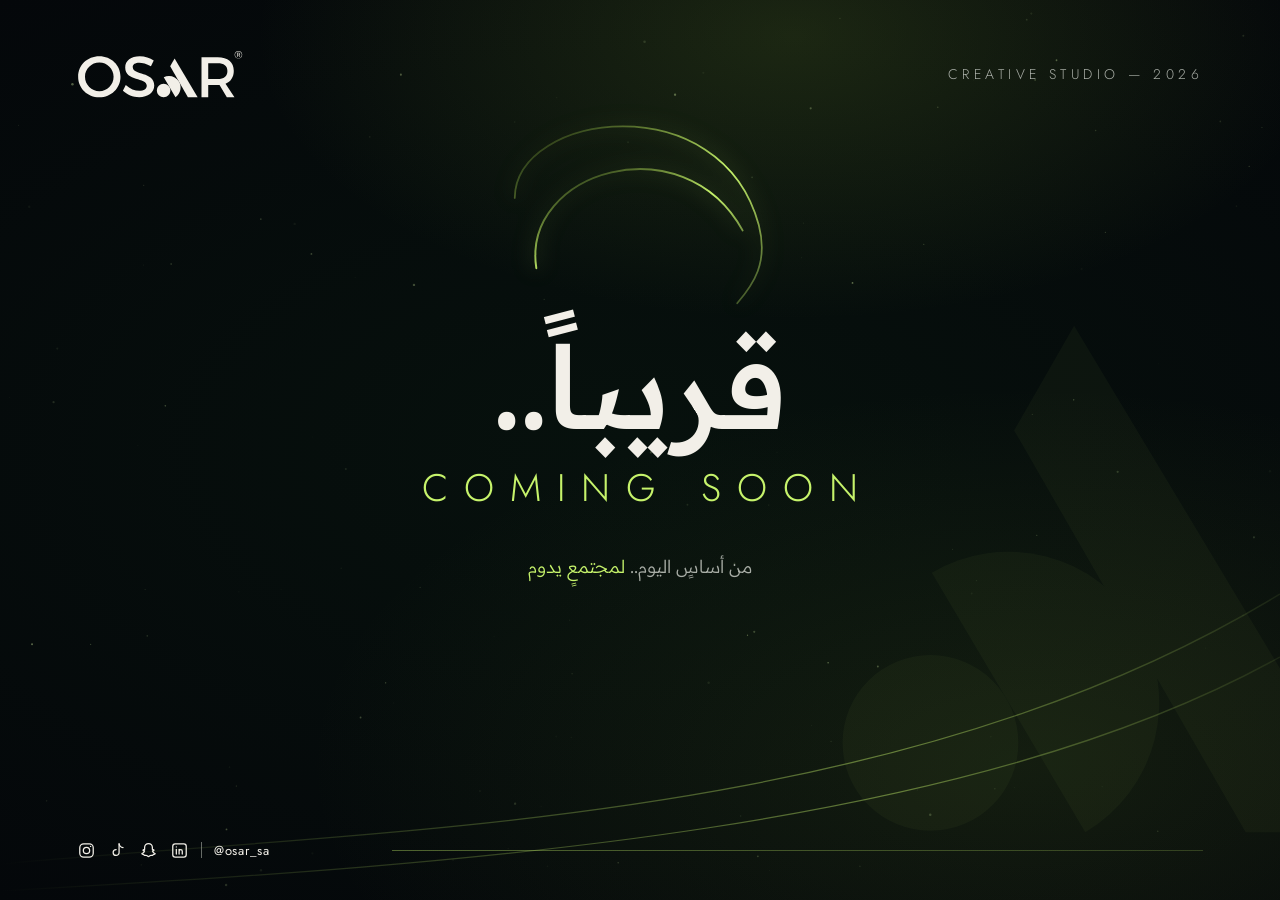
==== commit 4d3feee6: "Coming soon: make Coming Soon the headline, slogan small below Co-Authored-By: Claude Opus 5.5 <nore" ====
--- a/index.html
+++ b/index.html
@@ -40,7 +40,7 @@
     radial-gradient(120% 90% at 50% 50%,var(--bg-2),var(--bg) 70%)}
 canvas#dust{position:absolute;inset:0;width:100%;height:100%;opacity:.7}
 /* glowing arcs */
-.arcs{position:absolute;left:50%;top:12vh;width:min(34vh,62vw);transform:translateX(-50%);filter:drop-shadow(0 0 10px color-mix(in srgb,var(--accent) 55%,transparent));animation:float 9s ease-in-out infinite}
+.arcs{position:absolute;left:50%;top:10vh;width:min(30vh,62vw);transform:translateX(-50%);filter:drop-shadow(0 0 10px color-mix(in srgb,var(--accent) 55%,transparent));animation:float 9s ease-in-out infinite}
 .arcs path{fill:none;stroke-linecap:round;stroke-dasharray:1;stroke-dashoffset:1;animation:draw 2.6s cubic-bezier(.6,.1,.2,1) forwards}
 .arcs path:nth-child(2){animation-delay:.35s}
 @keyframes draw{to{stroke-dashoffset:0}}
@@ -54,10 +54,11 @@
 header{top:clamp(28px,5.5vh,64px)}
 .logo{width:clamp(110px,13vw,170px);color:var(--ink);display:block}
 .tag{font-family:var(--f-en);font-weight:300;font-size:clamp(10px,1.1vw,14px);letter-spacing:.32em;color:var(--ink-dim);text-transform:uppercase}
-main{position:absolute;inset:0;display:grid;place-items:center;align-content:center;gap:clamp(20px,3.6vh,40px);text-align:center;z-index:2;padding:0 22px}
-h1{font-weight:400;font-size:clamp(23px,5.2vw,64px);line-height:1.3;letter-spacing:0;white-space:nowrap}
-h1 .acc{color:var(--accent)}
-.soon{font-family:var(--f-en);font-weight:300;font-size:clamp(16px,2.2vw,30px);letter-spacing:.42em;padding-inline-start:.42em;color:var(--ink);direction:ltr}
+main{position:absolute;inset:0;display:grid;place-items:center;align-content:center;gap:clamp(10px,2vh,22px);text-align:center;z-index:2;padding:0 22px}
+h1{font-weight:500;font-size:clamp(56px,9vw,124px);line-height:1.1;letter-spacing:0;white-space:nowrap}
+.slogan{font-weight:300;font-size:clamp(14px,1.4vw,19px);color:var(--ink-dim);margin-top:clamp(10px,2.4vh,26px);white-space:nowrap}
+.slogan .acc{color:var(--accent)}
+.soon{font-family:var(--f-en);font-weight:300;font-size:clamp(20px,3vw,40px);letter-spacing:.42em;padding-inline-start:.42em;color:var(--accent);direction:ltr;margin-top:-.2em}
 .rise{opacity:0;transform:translateY(14px);filter:blur(8px);animation:rise 1.4s cubic-bezier(.2,.7,.2,1) forwards}
 .d1{animation-delay:.9s}.d2{animation-delay:1.4s}.d0{animation-delay:.3s}
 @keyframes rise{to{opacity:1;transform:none;filter:none}}
@@ -101,8 +102,9 @@
   <span class="tag rise d0">Creative Studio — 2026</span>
 </header>
 <main>
-  <h1 class="rise d1">من أساسٍ اليوم.. <span class="acc">لمجتمعٍ يدوم</span></h1>
-  <p class="soon rise d2">COMING SOON</p>
+  <h1 class="rise d1">قريباً..</h1>
+  <p class="soon rise d1">COMING SOON</p>
+  <p class="slogan rise d2">من أساسٍ اليوم.. <span class="acc">لمجتمعٍ يدوم</span></p>
 </main>
 <footer>
   <div class="social rise d2"><a href="https://www.instagram.com/osar_sa/" target="_blank" rel="noopener" aria-label="Instagram"><svg viewBox="0 0 24 24" fill="none" stroke="currentColor" stroke-width="1.6" stroke-linecap="round" stroke-linejoin="round" aria-hidden="true"><rect x="3.5" y="3.5" width="17" height="17" rx="5"/><circle cx="12" cy="12" r="4"/><circle cx="17.2" cy="6.8" r=".9" fill="currentColor" stroke="none"/></svg></a><a href="https://www.tiktok.com/@osar_sa" target="_blank" rel="noopener" aria-label="TikTok"><svg viewBox="0 0 24 24" fill="none" stroke="currentColor" stroke-width="1.6" stroke-linecap="round" stroke-linejoin="round" aria-hidden="true"><path d="M14 3.5v11a3.75 3.75 0 1 1-3.75-3.75"/><path d="M14 3.5c.4 2.6 2.4 4.6 5 4.8"/></svg></a><a href="https://www.snapchat.com/add/osar_sa" target="_blank" rel="noopener" aria-label="Snapchat"><svg viewBox="0 0 24 24" fill="none" stroke="currentColor" stroke-width="1.6" stroke-linecap="round" stroke-linejoin="round" aria-hidden="true"><path d="M12 3.2c-2.9 0-4.9 2.1-4.9 5v2.4l-1.7.6c-.5.2-.4.8.1 1l1.5.4c-.6 1.6-1.9 2.9-3.5 3.5.4.7 1.7.9 2.6 1 .2.6.3 1.1 1 1.1.8 0 1.6-.4 2.6.2 1 .6 1.6 1.4 2.3 1.4s1.3-.8 2.3-1.4c1-.6 1.8-.2 2.6-.2.7 0 .8-.5 1-1.1.9-.1 2.2-.3 2.6-1-1.6-.6-2.9-1.9-3.5-3.5l1.5-.4c.5-.2.6-.8.1-1l-1.7-.6V8.2c0-2.9-2-5-4.9-5z"/></svg></a><a href="https://www.linkedin.com/company/osarsa/" target="_blank" rel="noopener" aria-label="LinkedIn"><svg viewBox="0 0 24 24" fill="none" stroke="currentColor" stroke-width="1.6" stroke-linecap="round" stroke-linejoin="round" aria-hidden="true"><rect x="3.5" y="3.5" width="17" height="17" rx="3"/><path d="M8 10.5v6M8 7.5v.01M11.5 16.5v-3.5a2 2 0 0 1 4 0v3.5M11.5 10.5v6"/></svg></a><span class="sep"></span><span>@osar_sa</span></div>
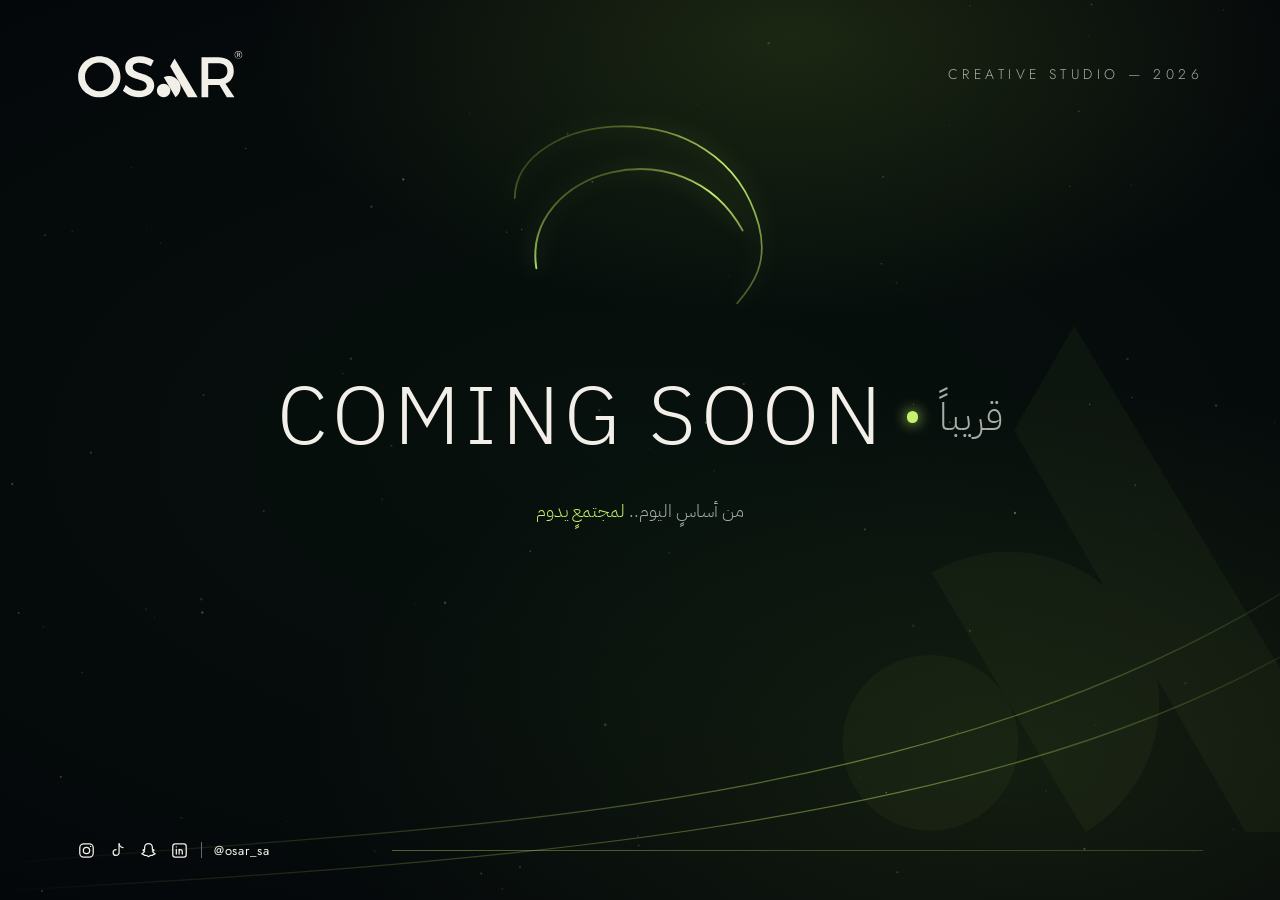
==== commit 751708a8: "Coming soon: single line COMING SOON with small قريباً in same font Co-Authored-By: Claude Opus 5.5 " ====
--- a/index.html
+++ b/index.html
@@ -16,7 +16,7 @@
 <meta property="og:locale" content="ar_SA">
 <meta name="twitter:card" content="summary_large_image">
 <link rel="preconnect" href="https://fonts.googleapis.com"><link rel="preconnect" href="https://fonts.gstatic.com" crossorigin>
-<link rel="stylesheet" href="https://fonts.googleapis.com/css2?family=Readex+Pro:wght@300;400;500&family=Jost:wght@300;400&display=swap">
+<link rel="stylesheet" href="https://fonts.googleapis.com/css2?family=Readex+Pro:wght@300;400;500&family=Jost:wght@300;400&family=IBM+Plex+Sans+Arabic:wght@300;400&display=swap">
 <style>
 /* ===== ألوان الهوية — بدّلها هنا فقط لما توصل الهوية الجديدة ===== */
 :root{
@@ -55,8 +55,11 @@
 .logo{width:clamp(110px,13vw,170px);color:var(--ink);display:block}
 .tag{font-family:var(--f-en);font-weight:300;font-size:clamp(10px,1.1vw,14px);letter-spacing:.32em;color:var(--ink-dim);text-transform:uppercase}
 main{position:absolute;inset:0;display:grid;place-items:center;align-content:center;gap:clamp(10px,2vh,22px);text-align:center;z-index:2;padding:0 22px}
-h1{font-weight:500;font-size:clamp(56px,9vw,124px);line-height:1.1;letter-spacing:0;white-space:nowrap}
-.slogan{font-weight:300;font-size:clamp(14px,1.4vw,19px);color:var(--ink-dim);margin-top:clamp(10px,2.4vh,26px);white-space:nowrap}
+h1{font-family:"IBM Plex Sans Arabic",var(--f-ar);font-weight:300;display:flex;align-items:center;gap:clamp(12px,1.6vw,24px);direction:ltr;white-space:nowrap;color:var(--ink)}
+h1 .en{font-size:clamp(26px,6.4vw,84px);letter-spacing:.06em;line-height:1}
+h1 .ar{font-size:clamp(16px,3vw,42px);direction:rtl;line-height:1;color:var(--ink-dim)}
+h1 .dot{width:clamp(8px,.9vw,13px);height:clamp(8px,.9vw,13px);border-radius:50%;background:var(--accent);box-shadow:0 0 14px var(--accent);flex:none}
+.slogan{font-family:"IBM Plex Sans Arabic",var(--f-ar);font-weight:300;font-size:clamp(14px,1.4vw,19px);color:var(--ink-dim);margin-top:clamp(10px,2.4vh,26px);white-space:nowrap}
 .slogan .acc{color:var(--accent)}
 .soon{font-family:var(--f-en);font-weight:300;font-size:clamp(20px,3vw,40px);letter-spacing:.42em;padding-inline-start:.42em;color:var(--accent);direction:ltr;margin-top:-.2em}
 .rise{opacity:0;transform:translateY(14px);filter:blur(8px);animation:rise 1.4s cubic-bezier(.2,.7,.2,1) forwards}
@@ -102,8 +105,7 @@
   <span class="tag rise d0">Creative Studio — 2026</span>
 </header>
 <main>
-  <h1 class="rise d1">قريباً..</h1>
-  <p class="soon rise d1">COMING SOON</p>
+  <h1 class="rise d1"><span class="en">COMING SOON</span><i class="dot"></i><span class="ar">قريباً</span></h1>
   <p class="slogan rise d2">من أساسٍ اليوم.. <span class="acc">لمجتمعٍ يدوم</span></p>
 </main>
 <footer>
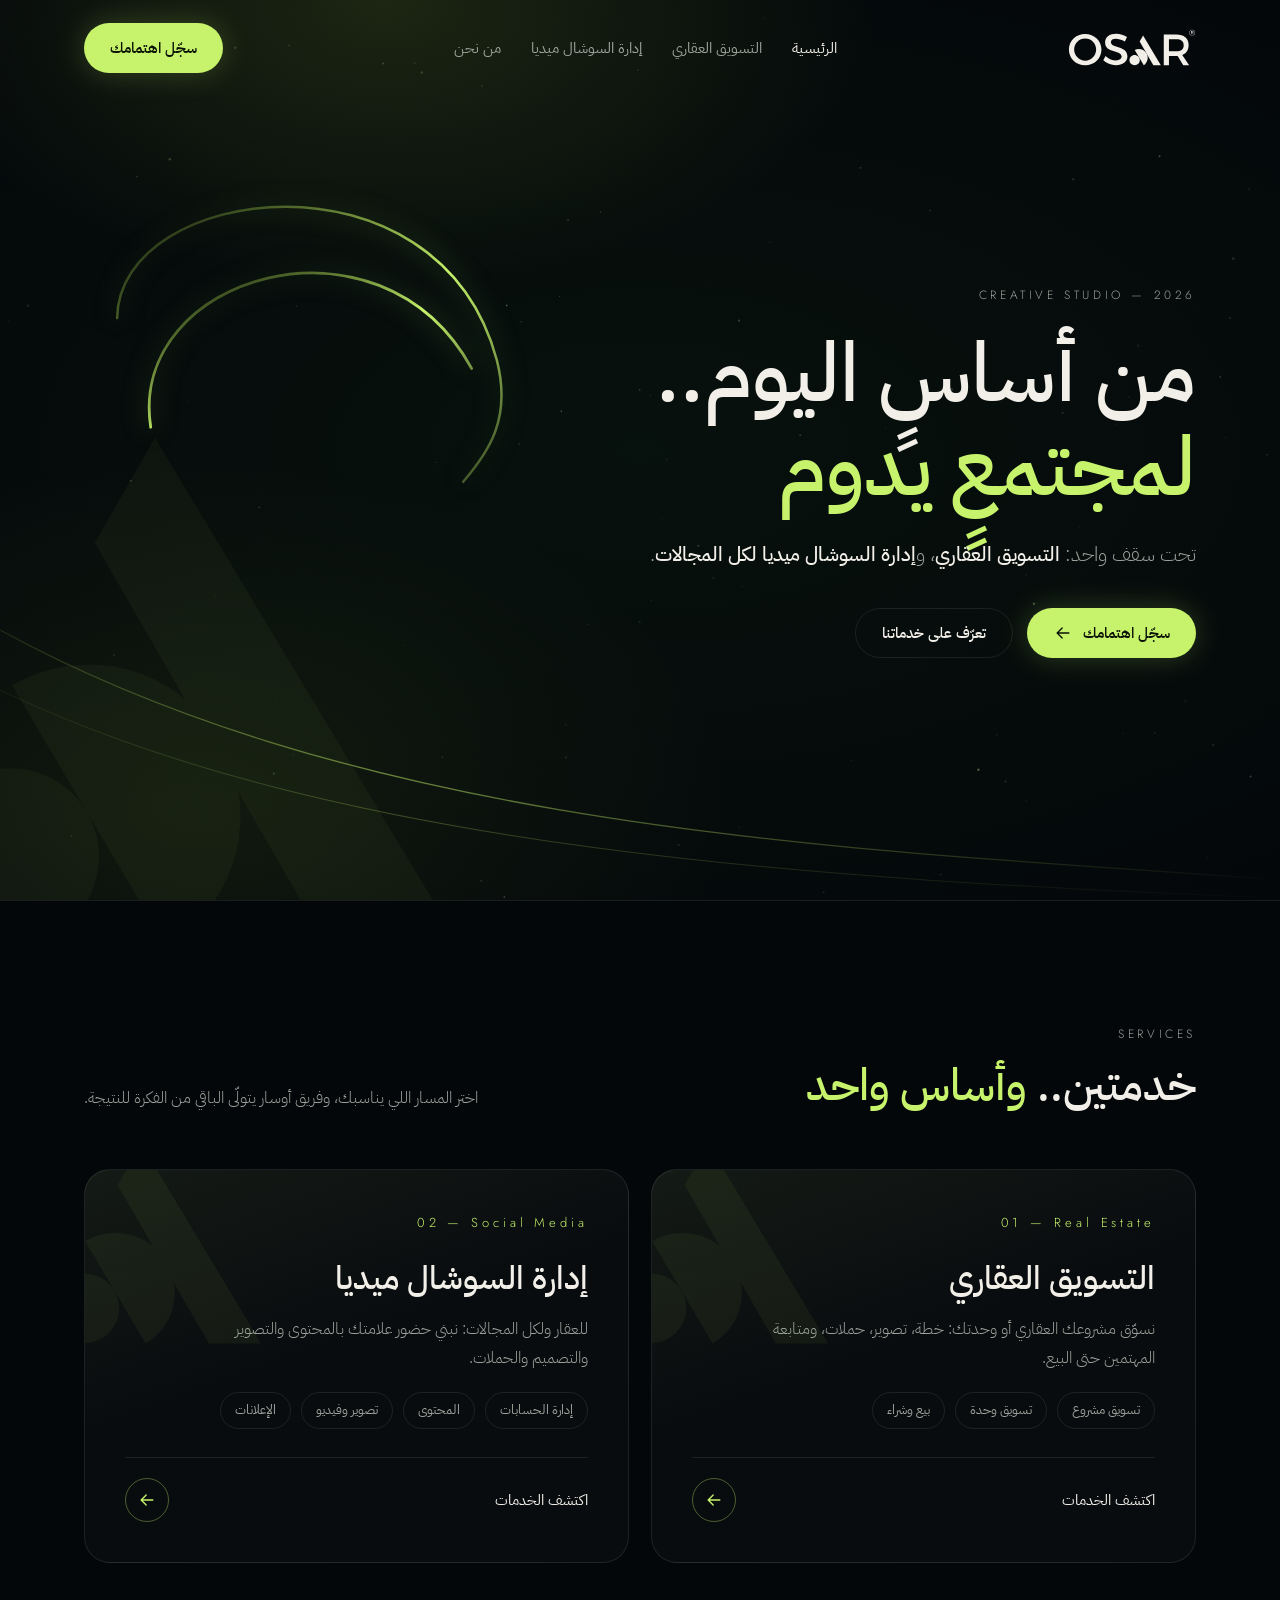
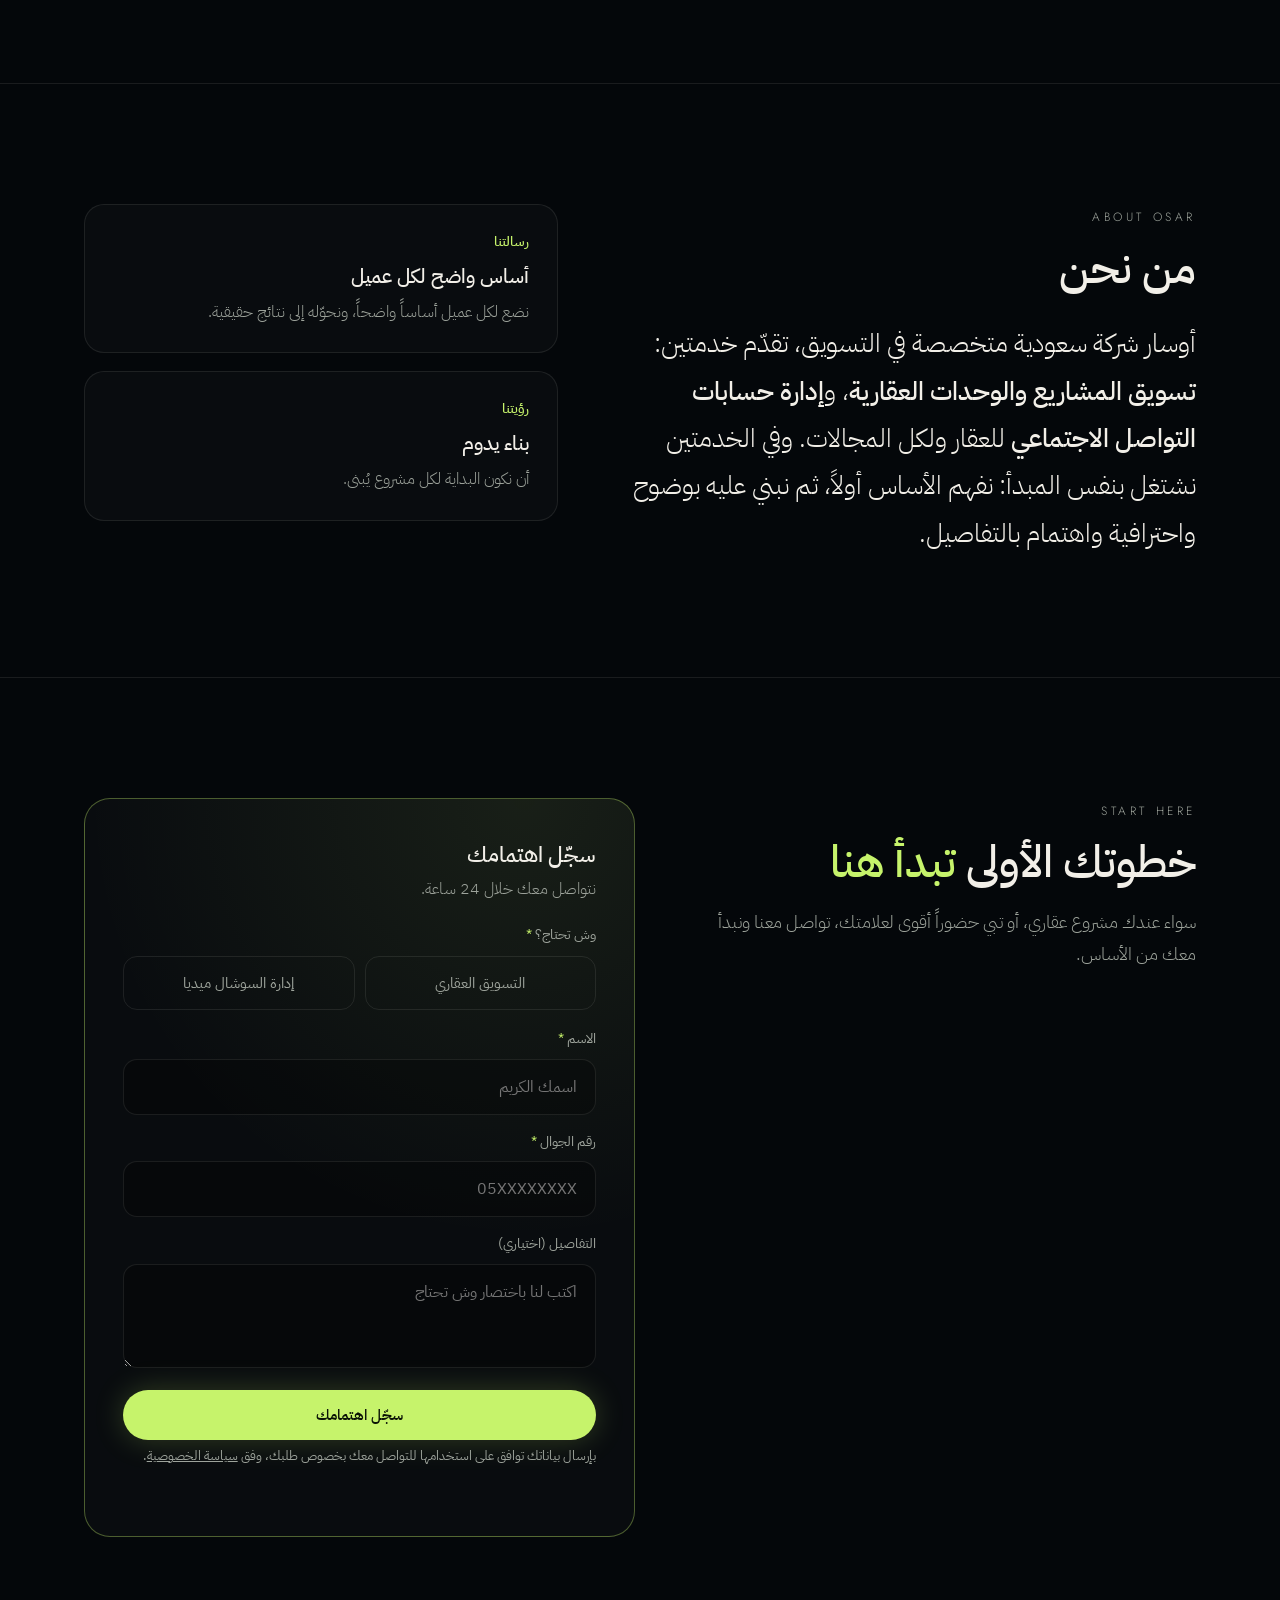
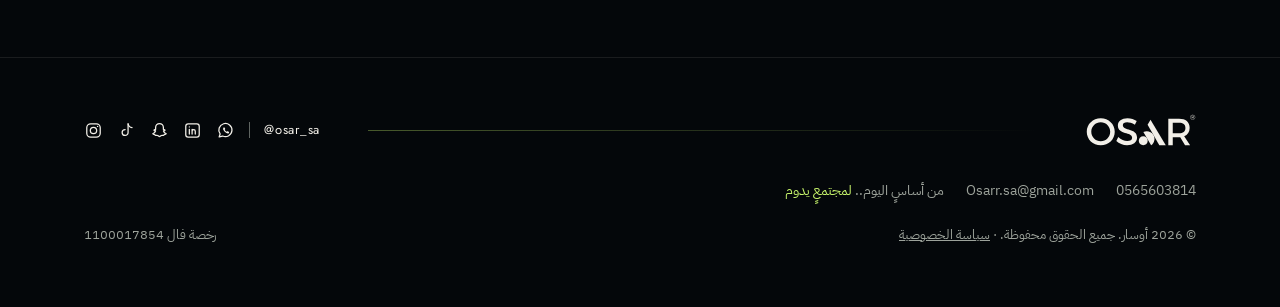
==== commit e5a8e341: "Launch full site in new identity (dark + lime): home, real estate, social, privacy Co-Authored-By: C" ====
--- a/index.html
+++ b/index.html
@@ -3,120 +3,105 @@
 <head>
 <meta charset="utf-8">
 <meta name="viewport" content="width=device-width, initial-scale=1, viewport-fit=cover">
-<title>أوسار | قريباً — OSAR Coming Soon</title>
-<meta name="description" content="من أساسٍ اليوم.. لمجتمعٍ يدوم. أوسار، قريباً.">
+<title>أوسار | OSAR</title>
+<meta name="description" content="أوسار: التسويق العقاري وإدارة السوشال ميديا لكل المجالات. من أساسٍ اليوم.. لمجتمعٍ يدوم.">
 <meta name="theme-color" content="#04070A">
 <link rel="icon" href="assets/favicon.svg" type="image/svg+xml">
-<meta property="og:title" content="أوسار | قريباً">
-<meta property="og:description" content="من أساسٍ اليوم.. لمجتمعٍ يدوم — Coming Soon">
-<meta property="og:type" content="website">
-<meta property="og:url" content="https://osar-sa.github.io/">
-<meta property="og:image" content="https://osar-sa.github.io/assets/og.png">
-<meta property="og:image:width" content="1200"><meta property="og:image:height" content="630">
-<meta property="og:locale" content="ar_SA">
-<meta name="twitter:card" content="summary_large_image">
+<link rel="canonical" href="https://osar-sa.github.io/">
+<meta property="og:title" content="أوسار | OSAR"><meta property="og:description" content="أوسار: التسويق العقاري وإدارة السوشال ميديا لكل المجالات. من أساسٍ اليوم.. لمجتمعٍ يدوم.">
+<meta property="og:type" content="website"><meta property="og:url" content="https://osar-sa.github.io/">
+<meta property="og:image" content="https://osar-sa.github.io/assets/og.png"><meta property="og:image:width" content="1200"><meta property="og:image:height" content="630">
+<meta property="og:locale" content="ar_SA"><meta name="twitter:card" content="summary_large_image">
 <link rel="preconnect" href="https://fonts.googleapis.com"><link rel="preconnect" href="https://fonts.gstatic.com" crossorigin>
-<link rel="stylesheet" href="https://fonts.googleapis.com/css2?family=Readex+Pro:wght@300;400;500&family=Jost:wght@300;400&family=IBM+Plex+Sans+Arabic:wght@300;400&display=swap">
-<style>
-/* ===== ألوان الهوية — بدّلها هنا فقط لما توصل الهوية الجديدة ===== */
-:root{
-  --bg:#04070A;          /* الخلفية */
-  --bg-2:#07110D;        /* توهّج الخلفية */
-  --ink:#F2EFE8;         /* النص الأساسي */
-  --ink-dim:#A8ADA6;     /* النص الثانوي */
-  --accent:#C6F36B;      /* اللون المميز (لمجتمعٍ يدوم + الأقواس) */
-  --accent-2:#6E8F2E;    /* درجة أغمق للمميز */
-  --line:rgba(198,243,107,.38);
-  --f-ar:"Readex Pro",system-ui,sans-serif;
-  --f-en:"Jost","Readex Pro",sans-serif;
-}
-*{margin:0;padding:0;box-sizing:border-box}
-html,body{height:100%}
-body{background:var(--bg);color:var(--ink);font-family:var(--f-ar);overflow:hidden;-webkit-font-smoothing:antialiased}
-.stage{position:fixed;inset:0;overflow:hidden;
-  background:
-    radial-gradient(60% 45% at 62% 4%,color-mix(in srgb,var(--accent-2) 22%,transparent),transparent 70%),
-    radial-gradient(80% 60% at 80% 85%,color-mix(in srgb,var(--accent-2) 14%,transparent),transparent 70%),
-    radial-gradient(120% 90% at 50% 50%,var(--bg-2),var(--bg) 70%)}
-canvas#dust{position:absolute;inset:0;width:100%;height:100%;opacity:.7}
-/* glowing arcs */
-.arcs{position:absolute;left:50%;top:10vh;width:min(30vh,62vw);transform:translateX(-50%);filter:drop-shadow(0 0 10px color-mix(in srgb,var(--accent) 55%,transparent));animation:float 9s ease-in-out infinite}
-.arcs path{fill:none;stroke-linecap:round;stroke-dasharray:1;stroke-dashoffset:1;animation:draw 2.6s cubic-bezier(.6,.1,.2,1) forwards}
-.arcs path:nth-child(2){animation-delay:.35s}
-@keyframes draw{to{stroke-dashoffset:0}}
-@keyframes float{0%,100%{transform:translateX(-50%) rotate(0deg)}50%{transform:translateX(-50%) translateY(-1.2vh) rotate(-3deg)}}
-/* faint big mark */
-.ghost{position:absolute;right:-12vh;bottom:6vh;width:min(62vh,90vw);color:var(--accent);opacity:.035}
-.sweep{position:absolute;inset:auto 0 0 0;height:60vh;width:100%;pointer-events:none}
-.sweep path{fill:none;stroke:url(#sg);stroke-width:1.4;opacity:.8}
-/* layout */
-header,footer{position:absolute;left:0;right:0;display:flex;align-items:center;justify-content:space-between;padding:0 clamp(22px,6vw,90px);direction:ltr;z-index:2}
-header{top:clamp(28px,5.5vh,64px)}
-.logo{width:clamp(110px,13vw,170px);color:var(--ink);display:block}
-.tag{font-family:var(--f-en);font-weight:300;font-size:clamp(10px,1.1vw,14px);letter-spacing:.32em;color:var(--ink-dim);text-transform:uppercase}
-main{position:absolute;inset:0;display:grid;place-items:center;align-content:center;gap:clamp(10px,2vh,22px);text-align:center;z-index:2;padding:0 22px}
-h1{font-family:"IBM Plex Sans Arabic",var(--f-ar);font-weight:300;display:flex;align-items:center;gap:clamp(12px,1.6vw,24px);direction:ltr;white-space:nowrap;color:var(--ink)}
-h1 .en{font-size:clamp(26px,6.4vw,84px);letter-spacing:.06em;line-height:1}
-h1 .ar{font-size:clamp(16px,3vw,42px);direction:rtl;line-height:1;color:var(--ink-dim)}
-h1 .dot{width:clamp(8px,.9vw,13px);height:clamp(8px,.9vw,13px);border-radius:50%;background:var(--accent);box-shadow:0 0 14px var(--accent);flex:none}
-.slogan{font-family:"IBM Plex Sans Arabic",var(--f-ar);font-weight:300;font-size:clamp(14px,1.4vw,19px);color:var(--ink-dim);margin-top:clamp(10px,2.4vh,26px);white-space:nowrap}
-.slogan .acc{color:var(--accent)}
-.soon{font-family:var(--f-en);font-weight:300;font-size:clamp(20px,3vw,40px);letter-spacing:.42em;padding-inline-start:.42em;color:var(--accent);direction:ltr;margin-top:-.2em}
-.rise{opacity:0;transform:translateY(14px);filter:blur(8px);animation:rise 1.4s cubic-bezier(.2,.7,.2,1) forwards}
-.d1{animation-delay:.9s}.d2{animation-delay:1.4s}.d0{animation-delay:.3s}
-@keyframes rise{to{opacity:1;transform:none;filter:none}}
-footer{bottom:clamp(22px,4.5vh,48px);gap:24px}
-.social{display:flex;align-items:center;gap:12px;font-family:var(--f-en);font-size:13px;letter-spacing:.06em;color:var(--ink)}
-.social a{color:var(--ink);display:inline-flex;transition:color .25s,transform .25s}
-.social a:hover{color:var(--accent);transform:translateY(-2px)}
-.social svg{width:19px;height:19px}
-.social .sep{width:1px;height:16px;background:var(--ink-dim);opacity:.6}
-.rule{flex:1;height:1px;background:linear-gradient(90deg,var(--line),color-mix(in srgb,var(--accent) 20%,transparent));max-width:72%}
-@media (max-width:640px){.tag{letter-spacing:.22em} .rule{max-width:40%} .ghost{right:-30vw;bottom:10vh}}
-@media (prefers-reduced-motion:reduce){*{animation:none!important} .rise{opacity:1;transform:none;filter:none} .arcs path{stroke-dashoffset:0}}
-</style>
+<link rel="stylesheet" href="https://fonts.googleapis.com/css2?family=IBM+Plex+Sans+Arabic:wght@300;400;500;600&family=Jost:wght@300;400&display=swap">
+<link rel="stylesheet" href="site.css?v=1794072814">
 <script>/* Google Analytics: ضع رقم القياس هنا مثل G-XXXXXXX */window.OSAR_GA_ID="";
 (function(id){if(!id)return;var s=document.createElement('script');s.async=1;s.src='https://www.googletagmanager.com/gtag/js?id='+id;document.head.appendChild(s);window.dataLayer=window.dataLayer||[];window.gtag=function(){dataLayer.push(arguments)};gtag('js',new Date());gtag('config',id,{anonymize_ip:true});})(window.OSAR_GA_ID);</script>
 </head>
-<body>
-<div class="stage" aria-hidden="true">
-  <canvas id="dust"></canvas>
-  <svg class="arcs" viewBox="0 0 500 420">
-    <defs><linearGradient id="ag" x1="0" y1="0" x2="1" y2="1"><stop offset="0" stop-color="var(--accent-2)" stop-opacity=".15"/><stop offset=".55" stop-color="var(--accent)"/><stop offset="1" stop-color="var(--accent)" stop-opacity=".25"/></linearGradient></defs>
-    <path pathLength="1" d="M18 200 C 20 40, 400 -10, 470 250 C 488 320, 460 360, 430 395" stroke="url(#ag)" stroke-width="3.2"/>
-    <path pathLength="1" d="M58 330 C 30 150, 330 60, 440 260" stroke="url(#ag)" stroke-width="3.6"/>
-  </svg>
-  <svg class="ghost" viewBox="340 350 400 380"><g fill="currentColor"><circle cx="412" cy="656" r="63"/><path d="M413 534 A108 108 0 0 1 523 720 Z"/><path d="M515 357 L733 720 L638 720 L472 432 Z"/></g></svg>
-  <svg class="sweep" viewBox="0 0 1000 600" preserveAspectRatio="none">
-    <defs><linearGradient id="sg" x1="0" x2="1"><stop offset="0" stop-color="var(--accent)" stop-opacity="0"/><stop offset=".7" stop-color="var(--accent)" stop-opacity=".55"/><stop offset="1" stop-color="var(--accent)" stop-opacity=".1"/></linearGradient></defs>
-    <path d="M0 560 C 300 520, 700 520, 1000 260"/><path d="M0 590 C 380 560, 760 520, 1000 330" opacity=".5"/>
-  </svg>
-</div>
-<header>
-  <svg class="logo rise d0" viewBox="247 455 586 171" role="img" aria-label="OSAR">
-<path fill="currentColor" d="M -0.00 -0.00 L -15.59 -27.17 L 46.88 -135.85 L 81.20 -135.85 Z M -0.00 -0.00 " transform="matrix(1, 0, 0, -1, 590.73, 485.31)"/>
-<path fill="currentColor" d="M 552.50 551.02 L 593.93 621.48 C 611.98 609.16 617.24 584.65 606.04 566.24 C 595.08 548.21 571.63 541.44 552.50 551.02 "/>
-<path fill="currentColor" d="M 575.82 597.39 C 575.82 610.52 565.17 621.17 552.03 621.17 C 538.90 621.17 528.25 610.52 528.25 597.39 C 528.25 584.25 538.90 573.60 552.03 573.60 C 565.17 573.60 575.82 584.25 575.82 597.39 "/>
-<path fill="currentColor" d="M 275.12 549.13 C 275.12 577.47 298.23 599.98 325.76 599.98 C 353.30 599.98 375.80 577.47 375.80 549.13 C 375.80 521 353.30 498.89 325.76 498.89 C 298.03 498.89 275.12 521 275.12 549.13 M 400.12 549.13 C 400.12 589.73 367.57 621.48 325.56 621.48 C 283.56 621.48 251.00 589.73 251.00 549.13 C 251.00 508.53 283.56 477.39 325.56 477.39 C 367.57 477.39 400.12 508.74 400.12 549.13 "/>
-<path fill="currentColor" d="M 466.21 499.49 C 452.34 499.49 443.30 504.92 443.30 514.57 C 443.30 545.71 519.26 529.03 519.06 580.08 C 519.06 605.40 496.96 621.08 466.01 621.08 C 443.90 621.08 423.00 612.03 408.53 598.57 L 418.78 578.07 C 433.25 591.53 451.33 598.97 466.41 598.97 C 482.89 598.97 492.73 592.34 492.73 581.29 C 492.73 549.53 416.77 567.22 416.77 516.57 C 416.77 492.46 437.47 476.98 468.01 476.98 C 486.30 476.98 504.19 483.01 517.25 491.65 L 507.41 512.55 C 492.13 503.31 476.86 499.49 466.21 499.49 "/>
-<path fill="currentColor" d="M 742.55 557.36 C 764.26 557.36 776.72 548.12 776.72 529.02 C 776.72 510.53 764.26 501.69 742.55 501.69 L 709.19 501.69 L 709.19 557.36 Z M 774.71 621.07 L 748.99 578.46 C 746.98 578.66 744.76 578.66 742.55 578.66 L 709.19 578.66 L 709.19 621.07 L 685.48 621.07 L 685.48 480.39 L 742.55 480.39 C 778.53 480.39 799.23 497.87 799.23 528.42 C 799.23 550.93 788.78 566.81 770.09 574.04 L 801.64 621.07 Z M 774.71 621.07 "/>
-<path fill="currentColor" d="M 815.58 459.92 C 808.98 459.92 803.60 465.30 803.60 471.91 C 803.60 478.52 808.98 483.90 815.58 483.90 C 822.20 483.90 827.58 478.52 827.58 471.91 C 827.58 465.30 822.20 459.92 815.58 459.92 M 815.58 485.31 C 808.19 485.31 802.19 479.30 802.19 471.91 C 802.19 464.52 808.19 458.51 815.58 458.51 C 822.98 458.51 828.99 464.52 828.99 471.91 C 828.99 479.30 822.98 485.31 815.58 485.31 "/>
-<path fill="currentColor" d="M 812.56 471.41 L 816.10 471.41 C 817.17 471.41 817.98 471.19 818.51 470.74 C 819.03 470.28 819.30 469.62 819.30 468.73 C 819.30 467.85 819.04 467.19 818.51 466.73 C 817.99 466.28 817.19 466.05 816.10 466.05 L 812.56 466.05 Z M 810.95 479.26 C 810.80 479.26 810.67 479.22 810.58 479.12 C 810.50 479.03 810.46 478.91 810.46 478.77 L 810.46 464.76 C 810.46 464.60 810.50 464.48 810.58 464.38 C 810.67 464.29 810.80 464.25 810.95 464.25 L 816.19 464.25 C 817.80 464.25 819.08 464.62 820.03 465.38 C 820.97 466.14 821.44 467.26 821.44 468.75 C 821.44 469.85 821.17 470.75 820.62 471.44 C 820.07 472.14 819.32 472.62 818.38 472.89 L 821.68 478.60 C 821.73 478.68 821.75 478.76 821.75 478.83 C 821.75 478.95 821.70 479.05 821.60 479.14 C 821.51 479.22 821.41 479.26 821.30 479.26 L 820.26 479.26 C 820.02 479.26 819.84 479.20 819.73 479.07 C 819.61 478.94 819.51 478.82 819.43 478.68 L 816.32 473.23 L 812.56 473.23 L 812.56 478.77 C 812.56 478.91 812.51 479.03 812.42 479.12 C 812.33 479.22 812.20 479.26 812.05 479.26 Z M 810.95 479.26 "/></svg>
-  <span class="tag rise d0">Creative Studio — 2026</span>
-</header>
-<main>
-  <h1 class="rise d1"><span class="en">COMING SOON</span><i class="dot"></i><span class="ar">قريباً</span></h1>
-  <p class="slogan rise d2">من أساسٍ اليوم.. <span class="acc">لمجتمعٍ يدوم</span></p>
+<body data-page="الرئيسية">
+<a class="skip" href="#top">تخطَّ إلى المحتوى</a>
+<header class="nav"><div class="wrap">
+  <a href="./" aria-label="أوسار - الرئيسية"><svg class="logo" viewBox="247 455 586 171" role="img" aria-label="OSAR">
+<path fill-rule="nonzero" fill="currentColor" fill-opacity="1" d="M -0.00151875 -0.00020625 L -15.595269 -27.172081 L 46.889106 -135.855675 L 81.201606 -135.855675 Z M -0.00151875 -0.00020625 " transform="matrix(1, 0, 0, -1, 590.7398, 485.3162)"/>
+<path fill-rule="nonzero" fill="currentColor" fill-opacity="1" d="M 552.507812 551.027344 L 593.933594 621.484375 C 611.984375 609.164062 617.246094 584.652344 606.046875 566.242188 C 595.085938 548.21875 571.632812 541.445312 552.507812 551.027344 "/>
+<path fill-rule="nonzero" fill="currentColor" fill-opacity="1" d="M 575.820312 597.390625 C 575.820312 610.523438 565.171875 621.171875 552.039062 621.171875 C 538.902344 621.171875 528.253906 610.523438 528.253906 597.390625 C 528.253906 584.257812 538.902344 573.609375 552.039062 573.609375 C 565.171875 573.609375 575.820312 584.257812 575.820312 597.390625 "/>
+<path fill-rule="nonzero" fill="currentColor" fill-opacity="1" d="M 275.125 549.136719 C 275.125 577.472656 298.234375 599.980469 325.769531 599.980469 C 353.300781 599.980469 375.808594 577.472656 375.808594 549.136719 C 375.808594 521 353.300781 498.894531 325.769531 498.894531 C 298.035156 498.894531 275.125 521 275.125 549.136719 M 400.128906 549.136719 C 400.128906 589.734375 367.570312 621.484375 325.566406 621.484375 C 283.566406 621.484375 251.007812 589.734375 251.007812 549.136719 C 251.007812 508.539062 283.566406 477.390625 325.566406 477.390625 C 367.570312 477.390625 400.128906 508.742188 400.128906 549.136719 "/>
+<path fill-rule="nonzero" fill="currentColor" fill-opacity="1" d="M 466.210938 499.496094 C 452.34375 499.496094 443.300781 504.921875 443.300781 514.570312 C 443.300781 545.71875 519.265625 529.039062 519.066406 580.085938 C 519.066406 605.40625 496.960938 621.082031 466.011719 621.082031 C 443.902344 621.082031 423.003906 612.039062 408.53125 598.574219 L 418.78125 578.074219 C 433.253906 591.539062 451.339844 598.976562 466.414062 598.976562 C 482.890625 598.976562 492.738281 592.34375 492.738281 581.292969 C 492.738281 549.539062 416.773438 567.222656 416.773438 516.578125 C 416.773438 492.460938 437.472656 476.988281 468.019531 476.988281 C 486.308594 476.988281 504.195312 483.019531 517.257812 491.65625 L 507.410156 512.558594 C 492.136719 503.316406 476.863281 499.496094 466.210938 499.496094 "/>
+<path fill-rule="nonzero" fill="currentColor" fill-opacity="1" d="M 742.558594 557.367188 C 764.265625 557.367188 776.722656 548.121094 776.722656 529.027344 C 776.722656 510.539062 764.265625 501.699219 742.558594 501.699219 L 709.199219 501.699219 L 709.199219 557.367188 Z M 774.714844 621.074219 L 748.992188 578.46875 C 746.980469 578.667969 744.769531 578.667969 742.558594 578.667969 L 709.199219 578.667969 L 709.199219 621.074219 L 685.484375 621.074219 L 685.484375 480.394531 L 742.558594 480.394531 C 778.535156 480.394531 799.234375 497.878906 799.234375 528.425781 C 799.234375 550.933594 788.78125 566.8125 770.09375 574.046875 L 801.644531 621.074219 Z M 774.714844 621.074219 "/>
+<path fill-rule="nonzero" fill="currentColor" fill-opacity="1" d="M 815.589844 459.925781 C 808.980469 459.925781 803.601562 465.304688 803.601562 471.914062 C 803.601562 478.527344 808.980469 483.90625 815.589844 483.90625 C 822.203125 483.90625 827.582031 478.527344 827.582031 471.914062 C 827.582031 465.304688 822.203125 459.925781 815.589844 459.925781 M 815.589844 485.316406 C 808.199219 485.316406 802.191406 479.304688 802.191406 471.914062 C 802.191406 464.527344 808.199219 458.515625 815.589844 458.515625 C 822.980469 458.515625 828.992188 464.527344 828.992188 471.914062 C 828.992188 479.304688 822.980469 485.316406 815.589844 485.316406 "/>
+<path fill-rule="nonzero" fill="currentColor" fill-opacity="1" d="M 812.566406 471.414062 L 816.105469 471.414062 C 817.179688 471.414062 817.980469 471.191406 818.511719 470.742188 C 819.039062 470.289062 819.304688 469.621094 819.304688 468.734375 C 819.304688 467.859375 819.042969 467.195312 818.519531 466.738281 C 817.996094 466.28125 817.191406 466.050781 816.105469 466.050781 L 812.566406 466.050781 Z M 810.957031 479.269531 C 810.800781 479.269531 810.675781 479.222656 810.589844 479.128906 C 810.507812 479.035156 810.464844 478.917969 810.464844 478.777344 L 810.464844 464.761719 C 810.464844 464.605469 810.507812 464.480469 810.589844 464.386719 C 810.675781 464.292969 810.800781 464.25 810.957031 464.25 L 816.191406 464.25 C 817.808594 464.25 819.089844 464.628906 820.03125 465.386719 C 820.976562 466.144531 821.449219 467.265625 821.449219 468.753906 C 821.449219 469.855469 821.175781 470.753906 820.625 471.445312 C 820.074219 472.140625 819.324219 472.625 818.382812 472.894531 L 821.6875 478.605469 C 821.730469 478.6875 821.75 478.769531 821.75 478.839844 C 821.75 478.953125 821.703125 479.054688 821.609375 479.140625 C 821.519531 479.226562 821.414062 479.269531 821.300781 479.269531 L 820.269531 479.269531 C 820.023438 479.269531 819.847656 479.203125 819.734375 479.074219 C 819.617188 478.949219 819.519531 478.820312 819.433594 478.6875 L 816.320312 473.238281 L 812.566406 473.238281 L 812.566406 478.777344 C 812.566406 478.917969 812.519531 479.035156 812.425781 479.128906 C 812.335938 479.222656 812.207031 479.269531 812.050781 479.269531 Z M 810.957031 479.269531 "/>
+</svg></a>
+  <nav class="links" aria-label="القائمة"><a href="./" class="on">الرئيسية</a><a href="realestate.html">التسويق العقاري</a><a href="social.html">إدارة السوشال ميديا</a><a href="./#about">من نحن</a></nav>
+  <div class="nav-end"><a class="btn btn-lime" href="#interest">سجّل اهتمامك</a>
+  <button class="burger" id="burger" aria-label="القائمة" aria-expanded="false" aria-controls="drawer"><svg viewBox="0 0 24 24" fill="none" stroke="currentColor" stroke-width="1.6" stroke-linecap="round"><path d="M4 7h16M4 12h16M4 17h10"/></svg></button></div>
+</div></header>
+<div class="scrim" id="scrim"></div>
+<aside class="drawer" id="drawer" aria-label="القائمة"><button class="x" aria-label="إغلاق">×</button><a href="./" class="on">الرئيسية</a><a href="realestate.html">التسويق العقاري</a><a href="social.html">إدارة السوشال ميديا</a><a href="./#about">من نحن</a><a href="#interest">سجّل اهتمامك</a></aside>
+<main id="top">
+<section class="hero"><canvas class="dust" aria-hidden="true"></canvas><svg class="arcs" viewBox="0 0 500 420" aria-hidden="true"><defs><linearGradient id="ag" x1="0" y1="0" x2="1" y2="1"><stop offset="0" stop-color="#6E8F2E" stop-opacity=".15"/><stop offset=".55" stop-color="#C6F36B"/><stop offset="1" stop-color="#C6F36B" stop-opacity=".25"/></linearGradient></defs>
+<path pathLength="1" d="M18 200 C 20 40, 400 -10, 470 250 C 488 320, 460 360, 430 395" stroke="url(#ag)" stroke-width="3"/><path pathLength="1" d="M58 330 C 30 150, 330 60, 440 260" stroke="url(#ag)" stroke-width="3.4"/></svg>
+<svg class="ghost" viewBox="340 350 400 380" aria-hidden="true"><g fill="currentColor"><circle cx="412" cy="656" r="63"/><path d="M413 534 A108 108 0 0 1 523 720 Z"/><path d="M515 357 L733 720 L638 720 L472 432 Z"/></g></svg>
+<svg class="sweep" viewBox="0 0 1000 420" preserveAspectRatio="none" aria-hidden="true"><defs><linearGradient id="sg" x1="1" x2="0"><stop offset="0" stop-color="#C6F36B" stop-opacity="0"/><stop offset=".7" stop-color="#C6F36B" stop-opacity=".5"/><stop offset="1" stop-color="#C6F36B" stop-opacity=".1"/></linearGradient></defs><path d="M1000 400 C 700 370, 300 360, 0 150" fill="none" stroke="url(#sg)" stroke-width="1.3"/><path d="M1000 418 C 640 400, 260 370, 0 210" fill="none" stroke="url(#sg)" stroke-width="1" opacity=".5"/></svg><div class="wrap">
+  <span class="lat rise">Creative Studio — 2026</span>
+  <h1 class="rise d1">من أساسٍ اليوم..<br><span class="acc">لمجتمعٍ يدوم</span></h1>
+  <p class="lede rise d2">تحت سقف واحد: <b>التسويق العقاري</b>، و<b>إدارة السوشال ميديا لكل المجالات</b>.</p>
+  <div class="ctas rise d3"><a class="btn btn-lime" href="#interest">سجّل اهتمامك <svg viewBox="0 0 24 24" fill="none" stroke="currentColor" stroke-width="1.6" stroke-linecap="round" aria-hidden="true"><path d="M19 12H5M11 6l-6 6 6 6"/></svg></a><a class="btn btn-ghost" href="#services">تعرّف على خدماتنا</a></div>
+</div></section>
+<section class="block" id="services"><div class="wrap">
+  <div class="head reveal"><div><span class="lat">Services</span><h2>خدمتين.. <span class="acc">وأساس واحد</span></h2></div><p>اختر المسار اللي يناسبك، وفريق أوسار يتولّى الباقي من الفكرة للنتيجة.</p></div>
+  <div class="doors">
+  <a class="door reveal" href="realestate.html"><svg class="m" viewBox="340 350 400 380" aria-hidden="true"><g fill="currentColor"><circle cx="412" cy="656" r="63"/><path d="M413 534 A108 108 0 0 1 523 720 Z"/><path d="M515 357 L733 720 L638 720 L472 432 Z"/></g></svg><div><span class="n">01 — Real Estate</span><h3>التسويق العقاري</h3><p>نسوّق مشروعك العقاري أو وحدتك: خطة، تصوير، حملات، ومتابعة المهتمين حتى البيع.</p><div class="chips"><span>تسويق مشروع</span><span>تسويق وحدة</span><span>بيع وشراء</span></div></div><div class="go">اكتشف الخدمات<span class="circ"><svg viewBox="0 0 24 24" fill="none" stroke="currentColor" stroke-width="1.6" stroke-linecap="round" aria-hidden="true"><path d="M19 12H5M11 6l-6 6 6 6"/></svg></span></div></a>
+  <a class="door reveal" href="social.html"><svg class="m" viewBox="340 350 400 380" aria-hidden="true"><g fill="currentColor"><circle cx="412" cy="656" r="63"/><path d="M413 534 A108 108 0 0 1 523 720 Z"/><path d="M515 357 L733 720 L638 720 L472 432 Z"/></g></svg><div><span class="n">02 — Social Media</span><h3>إدارة السوشال ميديا</h3><p>للعقار ولكل المجالات: نبني حضور علامتك بالمحتوى والتصوير والتصميم والحملات.</p><div class="chips"><span>إدارة الحسابات</span><span>المحتوى</span><span>تصوير وفيديو</span><span>الإعلانات</span></div></div><div class="go">اكتشف الخدمات<span class="circ"><svg viewBox="0 0 24 24" fill="none" stroke="currentColor" stroke-width="1.6" stroke-linecap="round" aria-hidden="true"><path d="M19 12H5M11 6l-6 6 6 6"/></svg></span></div></a>
+  </div>
+</div></section>
+<section class="block" id="about"><div class="wrap about">
+  <div class="reveal"><span class="lat">About Osar</span><h2 class="t">من نحن</h2>
+  <p class="big">أوسار شركة سعودية متخصصة في التسويق، تقدّم خدمتين: <b>تسويق المشاريع والوحدات العقارية</b>، و<b>إدارة حسابات التواصل الاجتماعي</b> للعقار ولكل المجالات. وفي الخدمتين نشتغل بنفس المبدأ: نفهم الأساس أولاً، ثم نبني عليه بوضوح واحترافية واهتمام بالتفاصيل.</p></div>
+  <div class="mv">
+    <div class="card reveal" id="mission"><h4>رسالتنا</h4><h3>أساس واضح لكل عميل</h3><p>نضع لكل عميل أساساً واضحاً، ونحوّله إلى نتائج حقيقية.</p></div>
+    <div class="card reveal"><h4>رؤيتنا</h4><h3>بناء يدوم</h3><p>أن نكون البداية لكل مشروع يُبنى.</p></div>
+  </div>
+</div></section>
+<section class="block" id="contact"><div class="wrap form-wrap">
+  <div class="reveal"><span class="lat">Start here</span><h2 class="t">خطوتك الأولى <span class="acc">تبدأ هنا</span></h2><p class="lede" style="margin-top:16px;font-size:18px">سواء عندك مشروع عقاري، أو تبي حضوراً أقوى لعلامتك، تواصل معنا ونبدأ معك من الأساس.</p></div>
+  <div class="panel reveal" id="interest">
+    <form class="lead" id="lead" novalidate data-path="">
+      <h3>سجّل اهتمامك</h3><p class="sub">نتواصل معك خلال 24 ساعة.</p>
+      <fieldset id="need-set"><legend>وش تحتاج؟ <span class="req">*</span></legend><div class="seg"><input type="radio" name="need" id="n0" value="التسويق العقاري" required><label for="n0">التسويق العقاري</label><input type="radio" name="need" id="n1" value="إدارة السوشال ميديا" required><label for="n1">إدارة السوشال ميديا</label></div></fieldset>
+      <label for="f-name">الاسم <span class="req">*</span><input id="f-name" name="name" autocomplete="name" placeholder="اسمك الكريم"></label>
+      <label for="f-phone">رقم الجوال <span class="req">*</span><input id="f-phone" name="phone" type="tel" inputmode="tel" autocomplete="tel" dir="ltr" placeholder="05XXXXXXXX" style="text-align:right"></label>
+      <label for="f-msg">التفاصيل (اختياري)<textarea id="f-msg" name="msg" rows="3" placeholder="اكتب لنا باختصار وش تحتاج"></textarea></label>
+      <input class="hp" type="text" name="website" id="f-hp" tabindex="-1" autocomplete="off" aria-hidden="true">
+      <button class="btn btn-lime" type="submit" id="f-submit">سجّل اهتمامك</button>
+      <p class="consent">بإرسال بياناتك توافق على استخدامها للتواصل معك بخصوص طلبك، وفق <a href="privacy.html">سياسة الخصوصية</a>.</p>
+      <p class="form-note" id="f-note" aria-live="polite"></p>
+    </form>
+    <div class="thanks" id="thanks" hidden tabindex="-1">
+      <svg viewBox="340 350 400 380" aria-hidden="true"><g fill="currentColor"><circle cx="412" cy="656" r="63"/><path d="M413 534 A108 108 0 0 1 523 720 Z"/><path d="M515 357 L733 720 L638 720 L472 432 Z"/></g></svg>
+      <h3>شكراً <span id="th-name"></span>، وصلنا اهتمامك</h3>
+      <p>بيتواصل معك فريق أوسار خلال 24 ساعة.</p>
+      <p>للتواصل المباشر: <a href="tel:0565603814" dir="ltr">0565603814</a></p>
+      <p class="th-slogan">من أساسٍ اليوم.. لمجتمعٍ يدوم</p>
+    </div>
+  </div>
+</div></section>
 </main>
-<footer>
-  <div class="social rise d2"><a href="https://www.instagram.com/osar_sa/" target="_blank" rel="noopener" aria-label="Instagram"><svg viewBox="0 0 24 24" fill="none" stroke="currentColor" stroke-width="1.6" stroke-linecap="round" stroke-linejoin="round" aria-hidden="true"><rect x="3.5" y="3.5" width="17" height="17" rx="5"/><circle cx="12" cy="12" r="4"/><circle cx="17.2" cy="6.8" r=".9" fill="currentColor" stroke="none"/></svg></a><a href="https://www.tiktok.com/@osar_sa" target="_blank" rel="noopener" aria-label="TikTok"><svg viewBox="0 0 24 24" fill="none" stroke="currentColor" stroke-width="1.6" stroke-linecap="round" stroke-linejoin="round" aria-hidden="true"><path d="M14 3.5v11a3.75 3.75 0 1 1-3.75-3.75"/><path d="M14 3.5c.4 2.6 2.4 4.6 5 4.8"/></svg></a><a href="https://www.snapchat.com/add/osar_sa" target="_blank" rel="noopener" aria-label="Snapchat"><svg viewBox="0 0 24 24" fill="none" stroke="currentColor" stroke-width="1.6" stroke-linecap="round" stroke-linejoin="round" aria-hidden="true"><path d="M12 3.2c-2.9 0-4.9 2.1-4.9 5v2.4l-1.7.6c-.5.2-.4.8.1 1l1.5.4c-.6 1.6-1.9 2.9-3.5 3.5.4.7 1.7.9 2.6 1 .2.6.3 1.1 1 1.1.8 0 1.6-.4 2.6.2 1 .6 1.6 1.4 2.3 1.4s1.3-.8 2.3-1.4c1-.6 1.8-.2 2.6-.2.7 0 .8-.5 1-1.1.9-.1 2.2-.3 2.6-1-1.6-.6-2.9-1.9-3.5-3.5l1.5-.4c.5-.2.6-.8.1-1l-1.7-.6V8.2c0-2.9-2-5-4.9-5z"/></svg></a><a href="https://www.linkedin.com/company/osarsa/" target="_blank" rel="noopener" aria-label="LinkedIn"><svg viewBox="0 0 24 24" fill="none" stroke="currentColor" stroke-width="1.6" stroke-linecap="round" stroke-linejoin="round" aria-hidden="true"><rect x="3.5" y="3.5" width="17" height="17" rx="3"/><path d="M8 10.5v6M8 7.5v.01M11.5 16.5v-3.5a2 2 0 0 1 4 0v3.5M11.5 10.5v6"/></svg></a><span class="sep"></span><span>@osar_sa</span></div>
-  <span class="rule"></span>
-</footer>
-<script>
-(function(){var c=document.getElementById('dust'),x=c.getContext('2d'),P=[],W,H,d=Math.min(2,devicePixelRatio||1);
-function rs(){W=c.width=innerWidth*d;H=c.height=innerHeight*d;P=[];var n=Math.round(innerWidth*innerHeight/9000);for(var i=0;i<n;i++)P.push({x:Math.random()*W,y:Math.random()*H,r:(Math.random()*1.1+.2)*d,v:(Math.random()*.12+.03)*d,a:Math.random()*.5+.1,p:Math.random()*6.28})}
-function f(t){x.clearRect(0,0,W,H);for(var i=0;i<P.length;i++){var p=P[i];p.y-=p.v;if(p.y<0)p.y=H;x.globalAlpha=p.a*(.6+.4*Math.sin(t/1400+p.p));x.fillStyle='#d9f5a6';x.beginPath();x.arc(p.x,p.y,p.r,0,6.28);x.fill()}requestAnimationFrame(f)}
-addEventListener('resize',rs);rs();if(!matchMedia('(prefers-reduced-motion: reduce)').matches)requestAnimationFrame(f);else f(0);})();
-</script>
+<footer><div class="wrap">
+  <div class="frow"><div class="social"><a href="https://www.instagram.com/osar_sa/" target="_blank" rel="noopener" aria-label="Instagram"><svg viewBox="0 0 24 24" fill="none" stroke="currentColor" stroke-width="1.6" stroke-linecap="round" stroke-linejoin="round" aria-hidden="true"><rect x="3.5" y="3.5" width="17" height="17" rx="5"/><circle cx="12" cy="12" r="4"/><circle cx="17.2" cy="6.8" r=".9" fill="currentColor" stroke="none"/></svg></a><a href="https://www.tiktok.com/@osar_sa" target="_blank" rel="noopener" aria-label="TikTok"><svg viewBox="0 0 24 24" fill="none" stroke="currentColor" stroke-width="1.6" stroke-linecap="round" stroke-linejoin="round" aria-hidden="true"><path d="M14 3.5v11a3.75 3.75 0 1 1-3.75-3.75"/><path d="M14 3.5c.4 2.6 2.4 4.6 5 4.8"/></svg></a><a href="https://www.snapchat.com/add/osar_sa" target="_blank" rel="noopener" aria-label="Snapchat"><svg viewBox="0 0 24 24" fill="none" stroke="currentColor" stroke-width="1.6" stroke-linecap="round" stroke-linejoin="round" aria-hidden="true"><path d="M12 3.2c-2.9 0-4.9 2.1-4.9 5v2.4l-1.7.6c-.5.2-.4.8.1 1l1.5.4c-.6 1.6-1.9 2.9-3.5 3.5.4.7 1.7.9 2.6 1 .2.6.3 1.1 1 1.1.8 0 1.6-.4 2.6.2 1 .6 1.6 1.4 2.3 1.4s1.3-.8 2.3-1.4c1-.6 1.8-.2 2.6-.2.7 0 .8-.5 1-1.1.9-.1 2.2-.3 2.6-1-1.6-.6-2.9-1.9-3.5-3.5l1.5-.4c.5-.2.6-.8.1-1l-1.7-.6V8.2c0-2.9-2-5-4.9-5z"/></svg></a><a href="https://www.linkedin.com/company/osarsa/" target="_blank" rel="noopener" aria-label="LinkedIn"><svg viewBox="0 0 24 24" fill="none" stroke="currentColor" stroke-width="1.6" stroke-linecap="round" stroke-linejoin="round" aria-hidden="true"><rect x="3.5" y="3.5" width="17" height="17" rx="3"/><path d="M8 10.5v6M8 7.5v.01M11.5 16.5v-3.5a2 2 0 0 1 4 0v3.5M11.5 10.5v6"/></svg></a><a href="https://wa.me/966565603814" target="_blank" rel="noopener" aria-label="WhatsApp"><svg viewBox="0 0 24 24" fill="none" stroke="currentColor" stroke-width="1.6" stroke-linecap="round" stroke-linejoin="round" aria-hidden="true"><path d="M4 20l1.2-3.6A8.3 8.3 0 1 1 8.4 19z"/><path d="M9.2 8.6c.2-.5.6-.5.9-.5h.4c.2 0 .4.1.5.4l.6 1.4c.1.2 0 .5-.1.6l-.5.6c.6 1.1 1.4 1.9 2.5 2.5l.6-.5c.2-.2.4-.2.6-.1l1.4.6c.3.1.4.3.4.5v.4c0 .3-.1.7-.5.9-.5.3-1.4.5-2.8-.1a8.6 8.6 0 0 1-3.8-3.8c-.6-1.4-.4-2.3-.1-2.8z" fill="currentColor" stroke="none"/></svg></a><span class="sep"></span><span>@osar_sa</span></div><span class="rule"></span><a href="./" aria-label="أوسار"><svg class="logo" viewBox="247 455 586 171" style="width:110px">
+<path fill-rule="nonzero" fill="currentColor" fill-opacity="1" d="M -0.00151875 -0.00020625 L -15.595269 -27.172081 L 46.889106 -135.855675 L 81.201606 -135.855675 Z M -0.00151875 -0.00020625 " transform="matrix(1, 0, 0, -1, 590.7398, 485.3162)"/>
+<path fill-rule="nonzero" fill="currentColor" fill-opacity="1" d="M 552.507812 551.027344 L 593.933594 621.484375 C 611.984375 609.164062 617.246094 584.652344 606.046875 566.242188 C 595.085938 548.21875 571.632812 541.445312 552.507812 551.027344 "/>
+<path fill-rule="nonzero" fill="currentColor" fill-opacity="1" d="M 575.820312 597.390625 C 575.820312 610.523438 565.171875 621.171875 552.039062 621.171875 C 538.902344 621.171875 528.253906 610.523438 528.253906 597.390625 C 528.253906 584.257812 538.902344 573.609375 552.039062 573.609375 C 565.171875 573.609375 575.820312 584.257812 575.820312 597.390625 "/>
+<path fill-rule="nonzero" fill="currentColor" fill-opacity="1" d="M 275.125 549.136719 C 275.125 577.472656 298.234375 599.980469 325.769531 599.980469 C 353.300781 599.980469 375.808594 577.472656 375.808594 549.136719 C 375.808594 521 353.300781 498.894531 325.769531 498.894531 C 298.035156 498.894531 275.125 521 275.125 549.136719 M 400.128906 549.136719 C 400.128906 589.734375 367.570312 621.484375 325.566406 621.484375 C 283.566406 621.484375 251.007812 589.734375 251.007812 549.136719 C 251.007812 508.539062 283.566406 477.390625 325.566406 477.390625 C 367.570312 477.390625 400.128906 508.742188 400.128906 549.136719 "/>
+<path fill-rule="nonzero" fill="currentColor" fill-opacity="1" d="M 466.210938 499.496094 C 452.34375 499.496094 443.300781 504.921875 443.300781 514.570312 C 443.300781 545.71875 519.265625 529.039062 519.066406 580.085938 C 519.066406 605.40625 496.960938 621.082031 466.011719 621.082031 C 443.902344 621.082031 423.003906 612.039062 408.53125 598.574219 L 418.78125 578.074219 C 433.253906 591.539062 451.339844 598.976562 466.414062 598.976562 C 482.890625 598.976562 492.738281 592.34375 492.738281 581.292969 C 492.738281 549.539062 416.773438 567.222656 416.773438 516.578125 C 416.773438 492.460938 437.472656 476.988281 468.019531 476.988281 C 486.308594 476.988281 504.195312 483.019531 517.257812 491.65625 L 507.410156 512.558594 C 492.136719 503.316406 476.863281 499.496094 466.210938 499.496094 "/>
+<path fill-rule="nonzero" fill="currentColor" fill-opacity="1" d="M 742.558594 557.367188 C 764.265625 557.367188 776.722656 548.121094 776.722656 529.027344 C 776.722656 510.539062 764.265625 501.699219 742.558594 501.699219 L 709.199219 501.699219 L 709.199219 557.367188 Z M 774.714844 621.074219 L 748.992188 578.46875 C 746.980469 578.667969 744.769531 578.667969 742.558594 578.667969 L 709.199219 578.667969 L 709.199219 621.074219 L 685.484375 621.074219 L 685.484375 480.394531 L 742.558594 480.394531 C 778.535156 480.394531 799.234375 497.878906 799.234375 528.425781 C 799.234375 550.933594 788.78125 566.8125 770.09375 574.046875 L 801.644531 621.074219 Z M 774.714844 621.074219 "/>
+<path fill-rule="nonzero" fill="currentColor" fill-opacity="1" d="M 815.589844 459.925781 C 808.980469 459.925781 803.601562 465.304688 803.601562 471.914062 C 803.601562 478.527344 808.980469 483.90625 815.589844 483.90625 C 822.203125 483.90625 827.582031 478.527344 827.582031 471.914062 C 827.582031 465.304688 822.203125 459.925781 815.589844 459.925781 M 815.589844 485.316406 C 808.199219 485.316406 802.191406 479.304688 802.191406 471.914062 C 802.191406 464.527344 808.199219 458.515625 815.589844 458.515625 C 822.980469 458.515625 828.992188 464.527344 828.992188 471.914062 C 828.992188 479.304688 822.980469 485.316406 815.589844 485.316406 "/>
+<path fill-rule="nonzero" fill="currentColor" fill-opacity="1" d="M 812.566406 471.414062 L 816.105469 471.414062 C 817.179688 471.414062 817.980469 471.191406 818.511719 470.742188 C 819.039062 470.289062 819.304688 469.621094 819.304688 468.734375 C 819.304688 467.859375 819.042969 467.195312 818.519531 466.738281 C 817.996094 466.28125 817.191406 466.050781 816.105469 466.050781 L 812.566406 466.050781 Z M 810.957031 479.269531 C 810.800781 479.269531 810.675781 479.222656 810.589844 479.128906 C 810.507812 479.035156 810.464844 478.917969 810.464844 478.777344 L 810.464844 464.761719 C 810.464844 464.605469 810.507812 464.480469 810.589844 464.386719 C 810.675781 464.292969 810.800781 464.25 810.957031 464.25 L 816.191406 464.25 C 817.808594 464.25 819.089844 464.628906 820.03125 465.386719 C 820.976562 466.144531 821.449219 467.265625 821.449219 468.753906 C 821.449219 469.855469 821.175781 470.753906 820.625 471.445312 C 820.074219 472.140625 819.324219 472.625 818.382812 472.894531 L 821.6875 478.605469 C 821.730469 478.6875 821.75 478.769531 821.75 478.839844 C 821.75 478.953125 821.703125 479.054688 821.609375 479.140625 C 821.519531 479.226562 821.414062 479.269531 821.300781 479.269531 L 820.269531 479.269531 C 820.023438 479.269531 819.847656 479.203125 819.734375 479.074219 C 819.617188 478.949219 819.519531 478.820312 819.433594 478.6875 L 816.320312 473.238281 L 812.566406 473.238281 L 812.566406 478.777344 C 812.566406 478.917969 812.519531 479.035156 812.425781 479.128906 C 812.335938 479.222656 812.207031 479.269531 812.050781 479.269531 Z M 810.957031 479.269531 "/>
+</svg></a></div>
+  <div class="fcontact"><a href="tel:0565603814" dir="ltr" data-phone>0565603814</a><a href="mailto:Osarr.sa@gmail.com" data-email>Osarr.sa@gmail.com</a><span>من أساسٍ اليوم.. <span class="acc">لمجتمعٍ يدوم</span></span></div>
+  <div class="legal"><span>© <span data-year>2026</span> أوسار. جميع الحقوق محفوظة. · <a href="privacy.html">سياسة الخصوصية</a></span><span>رخصة فال 1100017854</span></div>
+  <div class="legal" id="legal"></div>
+</div></footer>
+<script src="site.js?v=1794072814"></script>
+<script src="fx.js?v=1794072814"></script>
 </body>
 </html>
--- a/site.css
+++ b/site.css
@@ -0,0 +1,184 @@
+/* ===== OSAR — new identity (v4). Brand colors: change them here only ===== */
+:root{
+  --bg:#04070A; --bg-2:#07110D; --panel:rgba(255,255,255,.025);
+  --ink:#F2EFE8; --dim:#9DA39B;
+  --accent:#C6F36B; --accent-2:#6E8F2E;
+  --line:rgba(242,239,232,.09); --lime-line:rgba(198,243,107,.35);
+  --f:"IBM Plex Sans Arabic",system-ui,sans-serif; --f-en:"Jost","IBM Plex Sans Arabic",sans-serif;
+}
+*{margin:0;padding:0;box-sizing:border-box}
+html{scroll-behavior:smooth;overflow-x:hidden}
+body{background:var(--bg);color:var(--ink);font-family:var(--f);-webkit-font-smoothing:antialiased;line-height:1.6;overflow-x:hidden}
+a{color:inherit;text-decoration:none}
+[hidden]{display:none!important}
+.wrap{max-width:1240px;margin:0 auto;padding:0 clamp(20px,5vw,64px)}
+.lat{font-family:var(--f-en);font-weight:300;letter-spacing:.3em;text-transform:uppercase;font-size:12px;color:var(--dim);direction:ltr;display:inline-block}
+.acc{color:var(--accent)}
+.skip{position:absolute;top:-80px;right:12px}.skip:focus{top:12px;z-index:99;background:var(--accent);color:#0A1206;padding:8px 14px;border-radius:8px}
+
+/* nav */
+.nav{position:absolute;top:0;inset-inline:0;z-index:20}
+.nav .wrap{display:flex;align-items:center;justify-content:space-between;height:96px;gap:20px}
+.logo{width:128px;color:var(--ink);display:block}
+.links{display:flex;gap:30px;font-size:15px;color:var(--dim)}
+.links a:hover,.links a.on{color:var(--ink)}
+.nav-end{display:flex;align-items:center;gap:12px}
+.burger{display:none;width:46px;height:46px;border-radius:50%;border:1px solid var(--line);background:transparent;color:var(--ink);cursor:pointer;place-items:center}
+.burger svg{width:20px;height:20px}
+.drawer{position:fixed;inset:0 0 0 auto;width:min(86vw,360px);background:#070C0A;border-inline-start:1px solid var(--line);z-index:60;transform:translateX(105%);transition:transform .35s ease;padding:28px;display:flex;flex-direction:column;gap:6px}
+[dir=rtl] .drawer{inset:0 auto 0 0;transform:translateX(-105%);border-inline-start:0;border-inline-end:1px solid var(--line)}
+.drawer.open{transform:none}
+.drawer .x{align-self:flex-end;background:none;border:1px solid var(--line);color:var(--ink);width:42px;height:42px;border-radius:50%;font-size:20px;cursor:pointer;margin-bottom:18px}
+.drawer a{padding:14px 4px;border-bottom:1px solid var(--line);font-size:18px}
+.scrim{position:fixed;inset:0;background:rgba(0,0,0,.5);opacity:0;pointer-events:none;transition:.3s;z-index:50}.scrim.open{opacity:1;pointer-events:auto}
+
+/* buttons */
+.btn{display:inline-flex;align-items:center;justify-content:center;gap:10px;height:50px;padding:0 26px;border-radius:999px;font:500 15px var(--f);border:0;cursor:pointer;transition:transform .2s,box-shadow .2s}
+.btn svg{width:20px;height:20px}
+.btn-lime{background:var(--accent);color:#0A1206;box-shadow:0 0 30px rgba(198,243,107,.22)}
+.btn-lime:hover{transform:translateY(-2px);box-shadow:0 0 40px rgba(198,243,107,.38)}
+.btn-ghost{border:1px solid var(--line);color:var(--ink);background:transparent}
+.btn-ghost:hover{border-color:var(--lime-line)}
+
+/* hero */
+.hero{position:relative;min-height:min(900px,100vh);overflow:hidden;display:flex;align-items:center;padding:130px 0 90px;
+ background:radial-gradient(55% 45% at 30% 0%,rgba(110,143,46,.22),transparent 70%),radial-gradient(60% 55% at 15% 90%,rgba(110,143,46,.12),transparent 70%),radial-gradient(120% 90% at 50% 50%,var(--bg-2),var(--bg) 70%)}
+.hero.sub{min-height:640px}
+.hero canvas{position:absolute;inset:0;width:100%;height:100%;opacity:.7}
+.arcs{position:absolute;left:8%;top:150px;width:min(420px,40vw);filter:drop-shadow(0 0 12px rgba(198,243,107,.5));animation:float 9s ease-in-out infinite}
+.arcs path{fill:none;stroke-linecap:round;stroke-dasharray:1;stroke-dashoffset:1;animation:draw 2.6s cubic-bezier(.6,.1,.2,1) forwards}
+.arcs path:nth-of-type(2){animation-delay:.35s}
+@keyframes draw{to{stroke-dashoffset:0}}
+@keyframes float{0%,100%{transform:none}50%{transform:translateY(-10px) rotate(-3deg)}}
+.ghost{position:absolute;left:-90px;bottom:-60px;width:560px;color:var(--accent);opacity:.04}
+.sweep{position:absolute;inset:auto 0 0 0;width:100%;height:420px;pointer-events:none}
+.hero .wrap{position:relative;z-index:2;width:100%}
+.hero h1{font-weight:500;font-size:clamp(42px,6.4vw,92px);line-height:1.15;margin:20px 0}
+.hero.sub h1{font-size:clamp(38px,5.2vw,72px)}
+.lede{font-size:clamp(17px,1.6vw,21px);font-weight:300;color:var(--dim);max-width:640px;line-height:1.8}
+.lede b{color:var(--ink);font-weight:500}
+.ctas{display:flex;gap:14px;margin-top:36px;flex-wrap:wrap}
+.rise{opacity:0;transform:translateY(14px);filter:blur(6px);animation:rise 1.2s cubic-bezier(.2,.7,.2,1) forwards}
+.d1{animation-delay:.2s}.d2{animation-delay:.45s}.d3{animation-delay:.7s}
+@keyframes rise{to{opacity:1;transform:none;filter:none}}
+
+/* sections */
+section.block{padding:120px 0;border-top:1px solid var(--line);position:relative}
+.head{display:flex;justify-content:space-between;align-items:end;margin-bottom:56px;gap:24px}
+.head h2,h2.t{font-weight:500;font-size:clamp(30px,3.4vw,46px);margin-top:12px;line-height:1.25}
+.head p{color:var(--dim);font-weight:300;max-width:420px;line-height:1.8}
+.reveal{opacity:0;transform:translateY(24px);transition:opacity .9s ease,transform .9s ease}
+.reveal.in{opacity:1;transform:none}
+
+/* doors */
+.doors{display:grid;grid-template-columns:1fr 1fr;gap:22px}
+.door{position:relative;padding:40px;border:1px solid var(--line);border-radius:26px;background:linear-gradient(160deg,rgba(198,243,107,.06),transparent 45%),var(--panel);min-height:340px;display:flex;flex-direction:column;justify-content:space-between;overflow:hidden;transition:border-color .3s,transform .3s}
+.door:hover{border-color:var(--lime-line);transform:translateY(-4px)}
+.door .n{font-family:var(--f-en);font-weight:300;font-size:13px;letter-spacing:.3em;color:var(--accent);direction:ltr;display:inline-block}
+.door h3{font-size:clamp(26px,2.6vw,34px);font-weight:500;margin:16px 0 10px}
+.door p{color:var(--dim);font-weight:300;line-height:1.8;max-width:400px}
+.door .go{display:flex;justify-content:space-between;align-items:center;border-top:1px solid var(--line);padding-top:20px;margin-top:28px;font-size:15px}
+.circ{width:44px;height:44px;border-radius:50%;border:1px solid var(--lime-line);display:grid;place-items:center;color:var(--accent);flex:none}
+.circ svg{width:20px;height:20px}
+.door svg.m{position:absolute;left:-40px;top:-30px;width:220px;color:var(--accent);opacity:.05}
+.chips{display:flex;gap:10px;flex-wrap:wrap;margin-top:20px}
+.chips span{font-size:13px;padding:7px 14px;border-radius:999px;border:1px solid var(--line);color:var(--dim)}
+
+/* about */
+.about{display:grid;grid-template-columns:1.2fr 1fr;gap:70px}
+.about .big{font-size:clamp(20px,2vw,27px);font-weight:300;line-height:1.85;margin-top:24px}
+.about .big b{font-weight:500;color:var(--ink)}
+.mv{display:grid;gap:18px;align-content:start}
+.card{padding:26px 28px;border:1px solid var(--line);border-radius:20px;background:var(--panel)}
+.card h4{font-size:14px;color:var(--accent);font-weight:500;margin-bottom:6px}
+.card h3{font-size:20px;font-weight:500;margin-bottom:6px}
+.card p{color:var(--dim);font-weight:300;line-height:1.8}
+
+/* services */
+.svcs{display:grid;grid-template-columns:repeat(2,1fr);gap:18px}
+.svc{padding:32px;border:1px solid var(--line);border-radius:22px;background:var(--panel);position:relative}
+.svc.wide{grid-column:1/-1;background:linear-gradient(160deg,rgba(198,243,107,.07),transparent 50%),var(--panel)}
+.svc .ic{width:52px;height:52px;border-radius:16px;border:1px solid var(--lime-line);display:grid;place-items:center;color:var(--accent);margin-bottom:20px}
+.svc .ic svg{width:24px;height:24px}
+.svc h3{font-size:22px;font-weight:500;margin-bottom:6px}
+.svc>p{color:var(--dim);font-weight:300}
+details.more{margin-top:18px;border-top:1px solid var(--line);padding-top:14px}
+details.more summary{cursor:pointer;list-style:none;color:var(--accent);font-size:14px;display:flex;align-items:center;gap:8px}
+details.more summary::-webkit-details-marker{display:none}
+details.more summary::after{content:"+";font-size:18px;line-height:1}
+details.more[open] summary::after{content:"−"}
+.more-body{padding-top:14px;color:var(--dim);font-weight:300}
+.more-body h4{color:var(--ink);font-weight:500;font-size:15px;margin:10px 0 6px}
+.more-body ol{padding-inline-start:20px;display:grid;gap:4px}
+.more-body .ex{display:flex;flex-wrap:wrap;gap:8px}
+.more-body .ex span{font-size:13px;padding:5px 12px;border-radius:999px;border:1px solid var(--line)}
+.steps{list-style:none;display:grid;grid-template-columns:repeat(4,1fr);gap:16px;counter-reset:s}
+.steps li{padding:26px;border:1px solid var(--line);border-radius:20px;background:var(--panel);counter-increment:s}
+.steps li::before{content:"0" counter(s);font-family:var(--f-en);font-weight:300;letter-spacing:.2em;color:var(--accent);font-size:13px;display:block;margin-bottom:22px}
+.steps h3{font-size:18px;font-weight:500}
+.fields{display:flex;flex-wrap:wrap;gap:12px}
+.fields span{display:inline-flex;align-items:center;gap:10px;padding:12px 18px;border:1px solid var(--line);border-radius:999px;color:var(--ink);font-size:15px}
+.fields svg{width:18px;height:18px;color:var(--accent)}
+.mission{font-size:clamp(22px,2.4vw,32px);font-weight:300;line-height:1.7;max-width:900px;margin-bottom:70px}
+
+/* form */
+.form-wrap{display:grid;grid-template-columns:1fr 1.1fr;gap:60px;align-items:start}
+.panel{padding:clamp(24px,3vw,40px);border-radius:26px;border:1px solid var(--lime-line);background:radial-gradient(80% 60% at 80% 0%,rgba(198,243,107,.08),transparent),var(--panel)}
+.panel h3{font-size:22px;font-weight:500}
+.panel .sub{color:var(--dim);font-weight:300;margin:4px 0 22px}
+.panel label{display:block;font-size:14px;color:var(--dim);margin-bottom:16px}
+.panel input,.panel textarea{display:block;width:100%;margin-top:8px;border-radius:14px;border:1px solid var(--line);background:rgba(0,0,0,.28);color:var(--ink);font:400 16px var(--f);padding:15px 18px;outline:none;transition:border-color .2s,box-shadow .2s}
+.panel input:focus,.panel textarea:focus{border-color:var(--accent);box-shadow:0 0 0 4px rgba(198,243,107,.1)}
+.panel textarea{resize:vertical;min-height:96px}
+fieldset{border:0;margin:0 0 18px}
+legend{font-size:14px;color:var(--dim);margin-bottom:10px}
+.seg{display:flex;flex-wrap:wrap;gap:10px}
+.seg input{position:absolute;opacity:0;pointer-events:none}
+.seg label{flex:1 1 40%;margin:0;text-align:center;padding:14px 10px;border-radius:14px;border:1px solid var(--line);font-size:15px;color:var(--dim);cursor:pointer;transition:.2s}
+.seg input:checked+label{border-color:var(--accent);color:var(--accent);background:rgba(198,243,107,.06)}
+.seg input:focus-visible+label{outline:2px solid var(--accent);outline-offset:2px}
+.req{color:var(--accent)}
+.hp{position:absolute;width:1px;height:1px;clip-path:inset(50%);overflow:hidden}
+#f-submit{width:100%;margin-top:6px}
+.form-note{min-height:22px;margin-top:10px;font-size:14px;color:var(--accent)}
+.consent{font-size:12.5px;color:var(--dim);margin-top:6px}.consent a{text-decoration:underline}
+.thanks{text-align:center;padding:50px 30px}
+.thanks svg{width:74px;color:var(--accent);margin-bottom:18px}
+.thanks h3{font-size:26px;margin-bottom:8px}
+.thanks p{color:var(--dim)}
+.thanks .th-slogan{margin-top:16px;color:var(--accent)}
+
+/* footer */
+footer{border-top:1px solid var(--line);padding:56px 0 40px}
+.frow{display:flex;justify-content:space-between;align-items:center;direction:ltr;gap:20px}
+.social{display:flex;align-items:center;gap:14px;font-family:var(--f-en);font-size:13px;letter-spacing:.06em}
+.social a{display:inline-flex;transition:color .2s,transform .2s}.social a:hover{color:var(--accent);transform:translateY(-2px)}
+.social svg{width:19px;height:19px}.social .sep{width:1px;height:16px;background:var(--dim);opacity:.6}
+.rule{flex:1;height:1px;background:linear-gradient(90deg,var(--lime-line),transparent);margin:0 28px}
+.fcontact{display:flex;flex-wrap:wrap;gap:22px;margin-top:34px;color:var(--dim);font-size:14px}
+.fcontact a:hover{color:var(--accent)}
+.legal{margin-top:22px;display:flex;flex-wrap:wrap;justify-content:space-between;gap:10px;color:var(--dim);font-size:13px}
+.legal a{text-decoration:underline}
+
+/* policy */
+.policy{max-width:780px}
+.policy h1{font-weight:500;font-size:clamp(32px,4vw,48px);margin:10px 0 6px}
+.policy .upd{color:var(--dim);font-size:14px;margin-bottom:24px}
+.policy h2{font-size:20px;font-weight:500;margin:30px 0 8px;color:var(--accent)}
+.policy p,.policy li{color:var(--dim);font-weight:300;line-height:1.95}
+.policy ul{padding-inline-start:22px}
+.policy a{text-decoration:underline;color:var(--ink)}
+.del-box{margin:26px 0;padding:24px;border:1px solid var(--lime-line);border-radius:18px;background:var(--panel)}
+.del-box h3{font-weight:500;margin-bottom:6px}
+
+@media (max-width:900px){
+ .links{display:none}.burger{display:grid}.nav .btn{display:none}
+ .doors,.about,.form-wrap,.svcs{grid-template-columns:1fr}.steps{grid-template-columns:1fr 1fr}
+ .head{flex-direction:column;align-items:start}
+ .arcs{width:240px;left:auto;right:-20px;top:100px}
+ .hero{align-items:end;padding-bottom:70px;min-height:760px}.hero.sub{min-height:600px}
+ section.block{padding:80px 0}.door{padding:28px;min-height:auto}
+ .rule{display:none}.frow{flex-direction:column-reverse;align-items:center}
+ .legal{flex-direction:column;align-items:center;text-align:center}.fcontact{justify-content:center}
+}
+@media (prefers-reduced-motion:reduce){*{animation:none!important;transition:none!important}.rise,.reveal{opacity:1;transform:none;filter:none}.arcs path{stroke-dashoffset:0}}
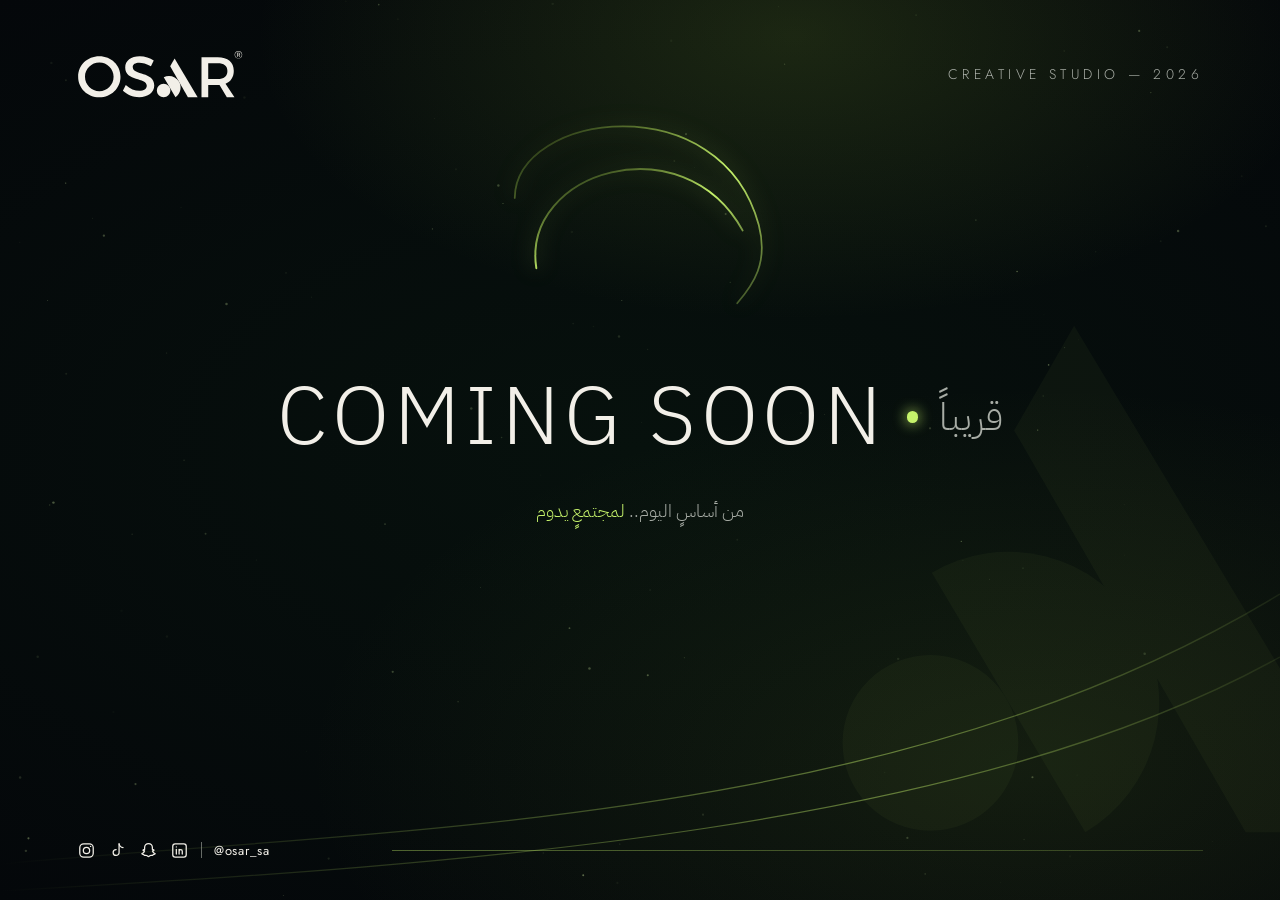
==== commit 838945da: "Temporarily back to coming-soon page (full v4 site kept in previous commit) Co-Authored-By: Claude O" ====
--- a/index.html
+++ b/index.html
@@ -3,105 +3,120 @@
 <head>
 <meta charset="utf-8">
 <meta name="viewport" content="width=device-width, initial-scale=1, viewport-fit=cover">
-<title>أوسار | OSAR</title>
-<meta name="description" content="أوسار: التسويق العقاري وإدارة السوشال ميديا لكل المجالات. من أساسٍ اليوم.. لمجتمعٍ يدوم.">
+<title>أوسار | قريباً — OSAR Coming Soon</title>
+<meta name="description" content="من أساسٍ اليوم.. لمجتمعٍ يدوم. أوسار، قريباً.">
 <meta name="theme-color" content="#04070A">
 <link rel="icon" href="assets/favicon.svg" type="image/svg+xml">
-<link rel="canonical" href="https://osar-sa.github.io/">
-<meta property="og:title" content="أوسار | OSAR"><meta property="og:description" content="أوسار: التسويق العقاري وإدارة السوشال ميديا لكل المجالات. من أساسٍ اليوم.. لمجتمعٍ يدوم.">
-<meta property="og:type" content="website"><meta property="og:url" content="https://osar-sa.github.io/">
-<meta property="og:image" content="https://osar-sa.github.io/assets/og.png"><meta property="og:image:width" content="1200"><meta property="og:image:height" content="630">
-<meta property="og:locale" content="ar_SA"><meta name="twitter:card" content="summary_large_image">
+<meta property="og:title" content="أوسار | قريباً">
+<meta property="og:description" content="من أساسٍ اليوم.. لمجتمعٍ يدوم — Coming Soon">
+<meta property="og:type" content="website">
+<meta property="og:url" content="https://osar-sa.github.io/">
+<meta property="og:image" content="https://osar-sa.github.io/assets/og.png">
+<meta property="og:image:width" content="1200"><meta property="og:image:height" content="630">
+<meta property="og:locale" content="ar_SA">
+<meta name="twitter:card" content="summary_large_image">
 <link rel="preconnect" href="https://fonts.googleapis.com"><link rel="preconnect" href="https://fonts.gstatic.com" crossorigin>
-<link rel="stylesheet" href="https://fonts.googleapis.com/css2?family=IBM+Plex+Sans+Arabic:wght@300;400;500;600&family=Jost:wght@300;400&display=swap">
-<link rel="stylesheet" href="site.css?v=1794072814">
+<link rel="stylesheet" href="https://fonts.googleapis.com/css2?family=Readex+Pro:wght@300;400;500&family=Jost:wght@300;400&family=IBM+Plex+Sans+Arabic:wght@300;400&display=swap">
+<style>
+/* ===== ألوان الهوية — بدّلها هنا فقط لما توصل الهوية الجديدة ===== */
+:root{
+  --bg:#04070A;          /* الخلفية */
+  --bg-2:#07110D;        /* توهّج الخلفية */
+  --ink:#F2EFE8;         /* النص الأساسي */
+  --ink-dim:#A8ADA6;     /* النص الثانوي */
+  --accent:#C6F36B;      /* اللون المميز (لمجتمعٍ يدوم + الأقواس) */
+  --accent-2:#6E8F2E;    /* درجة أغمق للمميز */
+  --line:rgba(198,243,107,.38);
+  --f-ar:"Readex Pro",system-ui,sans-serif;
+  --f-en:"Jost","Readex Pro",sans-serif;
+}
+*{margin:0;padding:0;box-sizing:border-box}
+html,body{height:100%}
+body{background:var(--bg);color:var(--ink);font-family:var(--f-ar);overflow:hidden;-webkit-font-smoothing:antialiased}
+.stage{position:fixed;inset:0;overflow:hidden;
+  background:
+    radial-gradient(60% 45% at 62% 4%,color-mix(in srgb,var(--accent-2) 22%,transparent),transparent 70%),
+    radial-gradient(80% 60% at 80% 85%,color-mix(in srgb,var(--accent-2) 14%,transparent),transparent 70%),
+    radial-gradient(120% 90% at 50% 50%,var(--bg-2),var(--bg) 70%)}
+canvas#dust{position:absolute;inset:0;width:100%;height:100%;opacity:.7}
+/* glowing arcs */
+.arcs{position:absolute;left:50%;top:10vh;width:min(30vh,62vw);transform:translateX(-50%);filter:drop-shadow(0 0 10px color-mix(in srgb,var(--accent) 55%,transparent));animation:float 9s ease-in-out infinite}
+.arcs path{fill:none;stroke-linecap:round;stroke-dasharray:1;stroke-dashoffset:1;animation:draw 2.6s cubic-bezier(.6,.1,.2,1) forwards}
+.arcs path:nth-child(2){animation-delay:.35s}
+@keyframes draw{to{stroke-dashoffset:0}}
+@keyframes float{0%,100%{transform:translateX(-50%) rotate(0deg)}50%{transform:translateX(-50%) translateY(-1.2vh) rotate(-3deg)}}
+/* faint big mark */
+.ghost{position:absolute;right:-12vh;bottom:6vh;width:min(62vh,90vw);color:var(--accent);opacity:.035}
+.sweep{position:absolute;inset:auto 0 0 0;height:60vh;width:100%;pointer-events:none}
+.sweep path{fill:none;stroke:url(#sg);stroke-width:1.4;opacity:.8}
+/* layout */
+header,footer{position:absolute;left:0;right:0;display:flex;align-items:center;justify-content:space-between;padding:0 clamp(22px,6vw,90px);direction:ltr;z-index:2}
+header{top:clamp(28px,5.5vh,64px)}
+.logo{width:clamp(110px,13vw,170px);color:var(--ink);display:block}
+.tag{font-family:var(--f-en);font-weight:300;font-size:clamp(10px,1.1vw,14px);letter-spacing:.32em;color:var(--ink-dim);text-transform:uppercase}
+main{position:absolute;inset:0;display:grid;place-items:center;align-content:center;gap:clamp(10px,2vh,22px);text-align:center;z-index:2;padding:0 22px}
+h1{font-family:"IBM Plex Sans Arabic",var(--f-ar);font-weight:300;display:flex;align-items:center;gap:clamp(12px,1.6vw,24px);direction:ltr;white-space:nowrap;color:var(--ink)}
+h1 .en{font-size:clamp(26px,6.4vw,84px);letter-spacing:.06em;line-height:1}
+h1 .ar{font-size:clamp(16px,3vw,42px);direction:rtl;line-height:1;color:var(--ink-dim)}
+h1 .dot{width:clamp(8px,.9vw,13px);height:clamp(8px,.9vw,13px);border-radius:50%;background:var(--accent);box-shadow:0 0 14px var(--accent);flex:none}
+.slogan{font-family:"IBM Plex Sans Arabic",var(--f-ar);font-weight:300;font-size:clamp(14px,1.4vw,19px);color:var(--ink-dim);margin-top:clamp(10px,2.4vh,26px);white-space:nowrap}
+.slogan .acc{color:var(--accent)}
+.soon{font-family:var(--f-en);font-weight:300;font-size:clamp(20px,3vw,40px);letter-spacing:.42em;padding-inline-start:.42em;color:var(--accent);direction:ltr;margin-top:-.2em}
+.rise{opacity:0;transform:translateY(14px);filter:blur(8px);animation:rise 1.4s cubic-bezier(.2,.7,.2,1) forwards}
+.d1{animation-delay:.9s}.d2{animation-delay:1.4s}.d0{animation-delay:.3s}
+@keyframes rise{to{opacity:1;transform:none;filter:none}}
+footer{bottom:clamp(22px,4.5vh,48px);gap:24px}
+.social{display:flex;align-items:center;gap:12px;font-family:var(--f-en);font-size:13px;letter-spacing:.06em;color:var(--ink)}
+.social a{color:var(--ink);display:inline-flex;transition:color .25s,transform .25s}
+.social a:hover{color:var(--accent);transform:translateY(-2px)}
+.social svg{width:19px;height:19px}
+.social .sep{width:1px;height:16px;background:var(--ink-dim);opacity:.6}
+.rule{flex:1;height:1px;background:linear-gradient(90deg,var(--line),color-mix(in srgb,var(--accent) 20%,transparent));max-width:72%}
+@media (max-width:640px){.tag{letter-spacing:.22em} .rule{max-width:40%} .ghost{right:-30vw;bottom:10vh}}
+@media (prefers-reduced-motion:reduce){*{animation:none!important} .rise{opacity:1;transform:none;filter:none} .arcs path{stroke-dashoffset:0}}
+</style>
 <script>/* Google Analytics: ضع رقم القياس هنا مثل G-XXXXXXX */window.OSAR_GA_ID="";
 (function(id){if(!id)return;var s=document.createElement('script');s.async=1;s.src='https://www.googletagmanager.com/gtag/js?id='+id;document.head.appendChild(s);window.dataLayer=window.dataLayer||[];window.gtag=function(){dataLayer.push(arguments)};gtag('js',new Date());gtag('config',id,{anonymize_ip:true});})(window.OSAR_GA_ID);</script>
 </head>
-<body data-page="الرئيسية">
-<a class="skip" href="#top">تخطَّ إلى المحتوى</a>
-<header class="nav"><div class="wrap">
-  <a href="./" aria-label="أوسار - الرئيسية"><svg class="logo" viewBox="247 455 586 171" role="img" aria-label="OSAR">
-<path fill-rule="nonzero" fill="currentColor" fill-opacity="1" d="M -0.00151875 -0.00020625 L -15.595269 -27.172081 L 46.889106 -135.855675 L 81.201606 -135.855675 Z M -0.00151875 -0.00020625 " transform="matrix(1, 0, 0, -1, 590.7398, 485.3162)"/>
-<path fill-rule="nonzero" fill="currentColor" fill-opacity="1" d="M 552.507812 551.027344 L 593.933594 621.484375 C 611.984375 609.164062 617.246094 584.652344 606.046875 566.242188 C 595.085938 548.21875 571.632812 541.445312 552.507812 551.027344 "/>
-<path fill-rule="nonzero" fill="currentColor" fill-opacity="1" d="M 575.820312 597.390625 C 575.820312 610.523438 565.171875 621.171875 552.039062 621.171875 C 538.902344 621.171875 528.253906 610.523438 528.253906 597.390625 C 528.253906 584.257812 538.902344 573.609375 552.039062 573.609375 C 565.171875 573.609375 575.820312 584.257812 575.820312 597.390625 "/>
-<path fill-rule="nonzero" fill="currentColor" fill-opacity="1" d="M 275.125 549.136719 C 275.125 577.472656 298.234375 599.980469 325.769531 599.980469 C 353.300781 599.980469 375.808594 577.472656 375.808594 549.136719 C 375.808594 521 353.300781 498.894531 325.769531 498.894531 C 298.035156 498.894531 275.125 521 275.125 549.136719 M 400.128906 549.136719 C 400.128906 589.734375 367.570312 621.484375 325.566406 621.484375 C 283.566406 621.484375 251.007812 589.734375 251.007812 549.136719 C 251.007812 508.539062 283.566406 477.390625 325.566406 477.390625 C 367.570312 477.390625 400.128906 508.742188 400.128906 549.136719 "/>
-<path fill-rule="nonzero" fill="currentColor" fill-opacity="1" d="M 466.210938 499.496094 C 452.34375 499.496094 443.300781 504.921875 443.300781 514.570312 C 443.300781 545.71875 519.265625 529.039062 519.066406 580.085938 C 519.066406 605.40625 496.960938 621.082031 466.011719 621.082031 C 443.902344 621.082031 423.003906 612.039062 408.53125 598.574219 L 418.78125 578.074219 C 433.253906 591.539062 451.339844 598.976562 466.414062 598.976562 C 482.890625 598.976562 492.738281 592.34375 492.738281 581.292969 C 492.738281 549.539062 416.773438 567.222656 416.773438 516.578125 C 416.773438 492.460938 437.472656 476.988281 468.019531 476.988281 C 486.308594 476.988281 504.195312 483.019531 517.257812 491.65625 L 507.410156 512.558594 C 492.136719 503.316406 476.863281 499.496094 466.210938 499.496094 "/>
-<path fill-rule="nonzero" fill="currentColor" fill-opacity="1" d="M 742.558594 557.367188 C 764.265625 557.367188 776.722656 548.121094 776.722656 529.027344 C 776.722656 510.539062 764.265625 501.699219 742.558594 501.699219 L 709.199219 501.699219 L 709.199219 557.367188 Z M 774.714844 621.074219 L 748.992188 578.46875 C 746.980469 578.667969 744.769531 578.667969 742.558594 578.667969 L 709.199219 578.667969 L 709.199219 621.074219 L 685.484375 621.074219 L 685.484375 480.394531 L 742.558594 480.394531 C 778.535156 480.394531 799.234375 497.878906 799.234375 528.425781 C 799.234375 550.933594 788.78125 566.8125 770.09375 574.046875 L 801.644531 621.074219 Z M 774.714844 621.074219 "/>
-<path fill-rule="nonzero" fill="currentColor" fill-opacity="1" d="M 815.589844 459.925781 C 808.980469 459.925781 803.601562 465.304688 803.601562 471.914062 C 803.601562 478.527344 808.980469 483.90625 815.589844 483.90625 C 822.203125 483.90625 827.582031 478.527344 827.582031 471.914062 C 827.582031 465.304688 822.203125 459.925781 815.589844 459.925781 M 815.589844 485.316406 C 808.199219 485.316406 802.191406 479.304688 802.191406 471.914062 C 802.191406 464.527344 808.199219 458.515625 815.589844 458.515625 C 822.980469 458.515625 828.992188 464.527344 828.992188 471.914062 C 828.992188 479.304688 822.980469 485.316406 815.589844 485.316406 "/>
-<path fill-rule="nonzero" fill="currentColor" fill-opacity="1" d="M 812.566406 471.414062 L 816.105469 471.414062 C 817.179688 471.414062 817.980469 471.191406 818.511719 470.742188 C 819.039062 470.289062 819.304688 469.621094 819.304688 468.734375 C 819.304688 467.859375 819.042969 467.195312 818.519531 466.738281 C 817.996094 466.28125 817.191406 466.050781 816.105469 466.050781 L 812.566406 466.050781 Z M 810.957031 479.269531 C 810.800781 479.269531 810.675781 479.222656 810.589844 479.128906 C 810.507812 479.035156 810.464844 478.917969 810.464844 478.777344 L 810.464844 464.761719 C 810.464844 464.605469 810.507812 464.480469 810.589844 464.386719 C 810.675781 464.292969 810.800781 464.25 810.957031 464.25 L 816.191406 464.25 C 817.808594 464.25 819.089844 464.628906 820.03125 465.386719 C 820.976562 466.144531 821.449219 467.265625 821.449219 468.753906 C 821.449219 469.855469 821.175781 470.753906 820.625 471.445312 C 820.074219 472.140625 819.324219 472.625 818.382812 472.894531 L 821.6875 478.605469 C 821.730469 478.6875 821.75 478.769531 821.75 478.839844 C 821.75 478.953125 821.703125 479.054688 821.609375 479.140625 C 821.519531 479.226562 821.414062 479.269531 821.300781 479.269531 L 820.269531 479.269531 C 820.023438 479.269531 819.847656 479.203125 819.734375 479.074219 C 819.617188 478.949219 819.519531 478.820312 819.433594 478.6875 L 816.320312 473.238281 L 812.566406 473.238281 L 812.566406 478.777344 C 812.566406 478.917969 812.519531 479.035156 812.425781 479.128906 C 812.335938 479.222656 812.207031 479.269531 812.050781 479.269531 Z M 810.957031 479.269531 "/>
-</svg></a>
-  <nav class="links" aria-label="القائمة"><a href="./" class="on">الرئيسية</a><a href="realestate.html">التسويق العقاري</a><a href="social.html">إدارة السوشال ميديا</a><a href="./#about">من نحن</a></nav>
-  <div class="nav-end"><a class="btn btn-lime" href="#interest">سجّل اهتمامك</a>
-  <button class="burger" id="burger" aria-label="القائمة" aria-expanded="false" aria-controls="drawer"><svg viewBox="0 0 24 24" fill="none" stroke="currentColor" stroke-width="1.6" stroke-linecap="round"><path d="M4 7h16M4 12h16M4 17h10"/></svg></button></div>
-</div></header>
-<div class="scrim" id="scrim"></div>
-<aside class="drawer" id="drawer" aria-label="القائمة"><button class="x" aria-label="إغلاق">×</button><a href="./" class="on">الرئيسية</a><a href="realestate.html">التسويق العقاري</a><a href="social.html">إدارة السوشال ميديا</a><a href="./#about">من نحن</a><a href="#interest">سجّل اهتمامك</a></aside>
-<main id="top">
-<section class="hero"><canvas class="dust" aria-hidden="true"></canvas><svg class="arcs" viewBox="0 0 500 420" aria-hidden="true"><defs><linearGradient id="ag" x1="0" y1="0" x2="1" y2="1"><stop offset="0" stop-color="#6E8F2E" stop-opacity=".15"/><stop offset=".55" stop-color="#C6F36B"/><stop offset="1" stop-color="#C6F36B" stop-opacity=".25"/></linearGradient></defs>
-<path pathLength="1" d="M18 200 C 20 40, 400 -10, 470 250 C 488 320, 460 360, 430 395" stroke="url(#ag)" stroke-width="3"/><path pathLength="1" d="M58 330 C 30 150, 330 60, 440 260" stroke="url(#ag)" stroke-width="3.4"/></svg>
-<svg class="ghost" viewBox="340 350 400 380" aria-hidden="true"><g fill="currentColor"><circle cx="412" cy="656" r="63"/><path d="M413 534 A108 108 0 0 1 523 720 Z"/><path d="M515 357 L733 720 L638 720 L472 432 Z"/></g></svg>
-<svg class="sweep" viewBox="0 0 1000 420" preserveAspectRatio="none" aria-hidden="true"><defs><linearGradient id="sg" x1="1" x2="0"><stop offset="0" stop-color="#C6F36B" stop-opacity="0"/><stop offset=".7" stop-color="#C6F36B" stop-opacity=".5"/><stop offset="1" stop-color="#C6F36B" stop-opacity=".1"/></linearGradient></defs><path d="M1000 400 C 700 370, 300 360, 0 150" fill="none" stroke="url(#sg)" stroke-width="1.3"/><path d="M1000 418 C 640 400, 260 370, 0 210" fill="none" stroke="url(#sg)" stroke-width="1" opacity=".5"/></svg><div class="wrap">
-  <span class="lat rise">Creative Studio — 2026</span>
-  <h1 class="rise d1">من أساسٍ اليوم..<br><span class="acc">لمجتمعٍ يدوم</span></h1>
-  <p class="lede rise d2">تحت سقف واحد: <b>التسويق العقاري</b>، و<b>إدارة السوشال ميديا لكل المجالات</b>.</p>
-  <div class="ctas rise d3"><a class="btn btn-lime" href="#interest">سجّل اهتمامك <svg viewBox="0 0 24 24" fill="none" stroke="currentColor" stroke-width="1.6" stroke-linecap="round" aria-hidden="true"><path d="M19 12H5M11 6l-6 6 6 6"/></svg></a><a class="btn btn-ghost" href="#services">تعرّف على خدماتنا</a></div>
-</div></section>
-<section class="block" id="services"><div class="wrap">
-  <div class="head reveal"><div><span class="lat">Services</span><h2>خدمتين.. <span class="acc">وأساس واحد</span></h2></div><p>اختر المسار اللي يناسبك، وفريق أوسار يتولّى الباقي من الفكرة للنتيجة.</p></div>
-  <div class="doors">
-  <a class="door reveal" href="realestate.html"><svg class="m" viewBox="340 350 400 380" aria-hidden="true"><g fill="currentColor"><circle cx="412" cy="656" r="63"/><path d="M413 534 A108 108 0 0 1 523 720 Z"/><path d="M515 357 L733 720 L638 720 L472 432 Z"/></g></svg><div><span class="n">01 — Real Estate</span><h3>التسويق العقاري</h3><p>نسوّق مشروعك العقاري أو وحدتك: خطة، تصوير، حملات، ومتابعة المهتمين حتى البيع.</p><div class="chips"><span>تسويق مشروع</span><span>تسويق وحدة</span><span>بيع وشراء</span></div></div><div class="go">اكتشف الخدمات<span class="circ"><svg viewBox="0 0 24 24" fill="none" stroke="currentColor" stroke-width="1.6" stroke-linecap="round" aria-hidden="true"><path d="M19 12H5M11 6l-6 6 6 6"/></svg></span></div></a>
-  <a class="door reveal" href="social.html"><svg class="m" viewBox="340 350 400 380" aria-hidden="true"><g fill="currentColor"><circle cx="412" cy="656" r="63"/><path d="M413 534 A108 108 0 0 1 523 720 Z"/><path d="M515 357 L733 720 L638 720 L472 432 Z"/></g></svg><div><span class="n">02 — Social Media</span><h3>إدارة السوشال ميديا</h3><p>للعقار ولكل المجالات: نبني حضور علامتك بالمحتوى والتصوير والتصميم والحملات.</p><div class="chips"><span>إدارة الحسابات</span><span>المحتوى</span><span>تصوير وفيديو</span><span>الإعلانات</span></div></div><div class="go">اكتشف الخدمات<span class="circ"><svg viewBox="0 0 24 24" fill="none" stroke="currentColor" stroke-width="1.6" stroke-linecap="round" aria-hidden="true"><path d="M19 12H5M11 6l-6 6 6 6"/></svg></span></div></a>
-  </div>
-</div></section>
-<section class="block" id="about"><div class="wrap about">
-  <div class="reveal"><span class="lat">About Osar</span><h2 class="t">من نحن</h2>
-  <p class="big">أوسار شركة سعودية متخصصة في التسويق، تقدّم خدمتين: <b>تسويق المشاريع والوحدات العقارية</b>، و<b>إدارة حسابات التواصل الاجتماعي</b> للعقار ولكل المجالات. وفي الخدمتين نشتغل بنفس المبدأ: نفهم الأساس أولاً، ثم نبني عليه بوضوح واحترافية واهتمام بالتفاصيل.</p></div>
-  <div class="mv">
-    <div class="card reveal" id="mission"><h4>رسالتنا</h4><h3>أساس واضح لكل عميل</h3><p>نضع لكل عميل أساساً واضحاً، ونحوّله إلى نتائج حقيقية.</p></div>
-    <div class="card reveal"><h4>رؤيتنا</h4><h3>بناء يدوم</h3><p>أن نكون البداية لكل مشروع يُبنى.</p></div>
-  </div>
-</div></section>
-<section class="block" id="contact"><div class="wrap form-wrap">
-  <div class="reveal"><span class="lat">Start here</span><h2 class="t">خطوتك الأولى <span class="acc">تبدأ هنا</span></h2><p class="lede" style="margin-top:16px;font-size:18px">سواء عندك مشروع عقاري، أو تبي حضوراً أقوى لعلامتك، تواصل معنا ونبدأ معك من الأساس.</p></div>
-  <div class="panel reveal" id="interest">
-    <form class="lead" id="lead" novalidate data-path="">
-      <h3>سجّل اهتمامك</h3><p class="sub">نتواصل معك خلال 24 ساعة.</p>
-      <fieldset id="need-set"><legend>وش تحتاج؟ <span class="req">*</span></legend><div class="seg"><input type="radio" name="need" id="n0" value="التسويق العقاري" required><label for="n0">التسويق العقاري</label><input type="radio" name="need" id="n1" value="إدارة السوشال ميديا" required><label for="n1">إدارة السوشال ميديا</label></div></fieldset>
-      <label for="f-name">الاسم <span class="req">*</span><input id="f-name" name="name" autocomplete="name" placeholder="اسمك الكريم"></label>
-      <label for="f-phone">رقم الجوال <span class="req">*</span><input id="f-phone" name="phone" type="tel" inputmode="tel" autocomplete="tel" dir="ltr" placeholder="05XXXXXXXX" style="text-align:right"></label>
-      <label for="f-msg">التفاصيل (اختياري)<textarea id="f-msg" name="msg" rows="3" placeholder="اكتب لنا باختصار وش تحتاج"></textarea></label>
-      <input class="hp" type="text" name="website" id="f-hp" tabindex="-1" autocomplete="off" aria-hidden="true">
-      <button class="btn btn-lime" type="submit" id="f-submit">سجّل اهتمامك</button>
-      <p class="consent">بإرسال بياناتك توافق على استخدامها للتواصل معك بخصوص طلبك، وفق <a href="privacy.html">سياسة الخصوصية</a>.</p>
-      <p class="form-note" id="f-note" aria-live="polite"></p>
-    </form>
-    <div class="thanks" id="thanks" hidden tabindex="-1">
-      <svg viewBox="340 350 400 380" aria-hidden="true"><g fill="currentColor"><circle cx="412" cy="656" r="63"/><path d="M413 534 A108 108 0 0 1 523 720 Z"/><path d="M515 357 L733 720 L638 720 L472 432 Z"/></g></svg>
-      <h3>شكراً <span id="th-name"></span>، وصلنا اهتمامك</h3>
-      <p>بيتواصل معك فريق أوسار خلال 24 ساعة.</p>
-      <p>للتواصل المباشر: <a href="tel:0565603814" dir="ltr">0565603814</a></p>
-      <p class="th-slogan">من أساسٍ اليوم.. لمجتمعٍ يدوم</p>
-    </div>
-  </div>
-</div></section>
+<body>
+<div class="stage" aria-hidden="true">
+  <canvas id="dust"></canvas>
+  <svg class="arcs" viewBox="0 0 500 420">
+    <defs><linearGradient id="ag" x1="0" y1="0" x2="1" y2="1"><stop offset="0" stop-color="var(--accent-2)" stop-opacity=".15"/><stop offset=".55" stop-color="var(--accent)"/><stop offset="1" stop-color="var(--accent)" stop-opacity=".25"/></linearGradient></defs>
+    <path pathLength="1" d="M18 200 C 20 40, 400 -10, 470 250 C 488 320, 460 360, 430 395" stroke="url(#ag)" stroke-width="3.2"/>
+    <path pathLength="1" d="M58 330 C 30 150, 330 60, 440 260" stroke="url(#ag)" stroke-width="3.6"/>
+  </svg>
+  <svg class="ghost" viewBox="340 350 400 380"><g fill="currentColor"><circle cx="412" cy="656" r="63"/><path d="M413 534 A108 108 0 0 1 523 720 Z"/><path d="M515 357 L733 720 L638 720 L472 432 Z"/></g></svg>
+  <svg class="sweep" viewBox="0 0 1000 600" preserveAspectRatio="none">
+    <defs><linearGradient id="sg" x1="0" x2="1"><stop offset="0" stop-color="var(--accent)" stop-opacity="0"/><stop offset=".7" stop-color="var(--accent)" stop-opacity=".55"/><stop offset="1" stop-color="var(--accent)" stop-opacity=".1"/></linearGradient></defs>
+    <path d="M0 560 C 300 520, 700 520, 1000 260"/><path d="M0 590 C 380 560, 760 520, 1000 330" opacity=".5"/>
+  </svg>
+</div>
+<header>
+  <svg class="logo rise d0" viewBox="247 455 586 171" role="img" aria-label="OSAR">
+<path fill="currentColor" d="M -0.00 -0.00 L -15.59 -27.17 L 46.88 -135.85 L 81.20 -135.85 Z M -0.00 -0.00 " transform="matrix(1, 0, 0, -1, 590.73, 485.31)"/>
+<path fill="currentColor" d="M 552.50 551.02 L 593.93 621.48 C 611.98 609.16 617.24 584.65 606.04 566.24 C 595.08 548.21 571.63 541.44 552.50 551.02 "/>
+<path fill="currentColor" d="M 575.82 597.39 C 575.82 610.52 565.17 621.17 552.03 621.17 C 538.90 621.17 528.25 610.52 528.25 597.39 C 528.25 584.25 538.90 573.60 552.03 573.60 C 565.17 573.60 575.82 584.25 575.82 597.39 "/>
+<path fill="currentColor" d="M 275.12 549.13 C 275.12 577.47 298.23 599.98 325.76 599.98 C 353.30 599.98 375.80 577.47 375.80 549.13 C 375.80 521 353.30 498.89 325.76 498.89 C 298.03 498.89 275.12 521 275.12 549.13 M 400.12 549.13 C 400.12 589.73 367.57 621.48 325.56 621.48 C 283.56 621.48 251.00 589.73 251.00 549.13 C 251.00 508.53 283.56 477.39 325.56 477.39 C 367.57 477.39 400.12 508.74 400.12 549.13 "/>
+<path fill="currentColor" d="M 466.21 499.49 C 452.34 499.49 443.30 504.92 443.30 514.57 C 443.30 545.71 519.26 529.03 519.06 580.08 C 519.06 605.40 496.96 621.08 466.01 621.08 C 443.90 621.08 423.00 612.03 408.53 598.57 L 418.78 578.07 C 433.25 591.53 451.33 598.97 466.41 598.97 C 482.89 598.97 492.73 592.34 492.73 581.29 C 492.73 549.53 416.77 567.22 416.77 516.57 C 416.77 492.46 437.47 476.98 468.01 476.98 C 486.30 476.98 504.19 483.01 517.25 491.65 L 507.41 512.55 C 492.13 503.31 476.86 499.49 466.21 499.49 "/>
+<path fill="currentColor" d="M 742.55 557.36 C 764.26 557.36 776.72 548.12 776.72 529.02 C 776.72 510.53 764.26 501.69 742.55 501.69 L 709.19 501.69 L 709.19 557.36 Z M 774.71 621.07 L 748.99 578.46 C 746.98 578.66 744.76 578.66 742.55 578.66 L 709.19 578.66 L 709.19 621.07 L 685.48 621.07 L 685.48 480.39 L 742.55 480.39 C 778.53 480.39 799.23 497.87 799.23 528.42 C 799.23 550.93 788.78 566.81 770.09 574.04 L 801.64 621.07 Z M 774.71 621.07 "/>
+<path fill="currentColor" d="M 815.58 459.92 C 808.98 459.92 803.60 465.30 803.60 471.91 C 803.60 478.52 808.98 483.90 815.58 483.90 C 822.20 483.90 827.58 478.52 827.58 471.91 C 827.58 465.30 822.20 459.92 815.58 459.92 M 815.58 485.31 C 808.19 485.31 802.19 479.30 802.19 471.91 C 802.19 464.52 808.19 458.51 815.58 458.51 C 822.98 458.51 828.99 464.52 828.99 471.91 C 828.99 479.30 822.98 485.31 815.58 485.31 "/>
+<path fill="currentColor" d="M 812.56 471.41 L 816.10 471.41 C 817.17 471.41 817.98 471.19 818.51 470.74 C 819.03 470.28 819.30 469.62 819.30 468.73 C 819.30 467.85 819.04 467.19 818.51 466.73 C 817.99 466.28 817.19 466.05 816.10 466.05 L 812.56 466.05 Z M 810.95 479.26 C 810.80 479.26 810.67 479.22 810.58 479.12 C 810.50 479.03 810.46 478.91 810.46 478.77 L 810.46 464.76 C 810.46 464.60 810.50 464.48 810.58 464.38 C 810.67 464.29 810.80 464.25 810.95 464.25 L 816.19 464.25 C 817.80 464.25 819.08 464.62 820.03 465.38 C 820.97 466.14 821.44 467.26 821.44 468.75 C 821.44 469.85 821.17 470.75 820.62 471.44 C 820.07 472.14 819.32 472.62 818.38 472.89 L 821.68 478.60 C 821.73 478.68 821.75 478.76 821.75 478.83 C 821.75 478.95 821.70 479.05 821.60 479.14 C 821.51 479.22 821.41 479.26 821.30 479.26 L 820.26 479.26 C 820.02 479.26 819.84 479.20 819.73 479.07 C 819.61 478.94 819.51 478.82 819.43 478.68 L 816.32 473.23 L 812.56 473.23 L 812.56 478.77 C 812.56 478.91 812.51 479.03 812.42 479.12 C 812.33 479.22 812.20 479.26 812.05 479.26 Z M 810.95 479.26 "/></svg>
+  <span class="tag rise d0">Creative Studio — 2026</span>
+</header>
+<main>
+  <h1 class="rise d1"><span class="en">COMING SOON</span><i class="dot"></i><span class="ar">قريباً</span></h1>
+  <p class="slogan rise d2">من أساسٍ اليوم.. <span class="acc">لمجتمعٍ يدوم</span></p>
 </main>
-<footer><div class="wrap">
-  <div class="frow"><div class="social"><a href="https://www.instagram.com/osar_sa/" target="_blank" rel="noopener" aria-label="Instagram"><svg viewBox="0 0 24 24" fill="none" stroke="currentColor" stroke-width="1.6" stroke-linecap="round" stroke-linejoin="round" aria-hidden="true"><rect x="3.5" y="3.5" width="17" height="17" rx="5"/><circle cx="12" cy="12" r="4"/><circle cx="17.2" cy="6.8" r=".9" fill="currentColor" stroke="none"/></svg></a><a href="https://www.tiktok.com/@osar_sa" target="_blank" rel="noopener" aria-label="TikTok"><svg viewBox="0 0 24 24" fill="none" stroke="currentColor" stroke-width="1.6" stroke-linecap="round" stroke-linejoin="round" aria-hidden="true"><path d="M14 3.5v11a3.75 3.75 0 1 1-3.75-3.75"/><path d="M14 3.5c.4 2.6 2.4 4.6 5 4.8"/></svg></a><a href="https://www.snapchat.com/add/osar_sa" target="_blank" rel="noopener" aria-label="Snapchat"><svg viewBox="0 0 24 24" fill="none" stroke="currentColor" stroke-width="1.6" stroke-linecap="round" stroke-linejoin="round" aria-hidden="true"><path d="M12 3.2c-2.9 0-4.9 2.1-4.9 5v2.4l-1.7.6c-.5.2-.4.8.1 1l1.5.4c-.6 1.6-1.9 2.9-3.5 3.5.4.7 1.7.9 2.6 1 .2.6.3 1.1 1 1.1.8 0 1.6-.4 2.6.2 1 .6 1.6 1.4 2.3 1.4s1.3-.8 2.3-1.4c1-.6 1.8-.2 2.6-.2.7 0 .8-.5 1-1.1.9-.1 2.2-.3 2.6-1-1.6-.6-2.9-1.9-3.5-3.5l1.5-.4c.5-.2.6-.8.1-1l-1.7-.6V8.2c0-2.9-2-5-4.9-5z"/></svg></a><a href="https://www.linkedin.com/company/osarsa/" target="_blank" rel="noopener" aria-label="LinkedIn"><svg viewBox="0 0 24 24" fill="none" stroke="currentColor" stroke-width="1.6" stroke-linecap="round" stroke-linejoin="round" aria-hidden="true"><rect x="3.5" y="3.5" width="17" height="17" rx="3"/><path d="M8 10.5v6M8 7.5v.01M11.5 16.5v-3.5a2 2 0 0 1 4 0v3.5M11.5 10.5v6"/></svg></a><a href="https://wa.me/966565603814" target="_blank" rel="noopener" aria-label="WhatsApp"><svg viewBox="0 0 24 24" fill="none" stroke="currentColor" stroke-width="1.6" stroke-linecap="round" stroke-linejoin="round" aria-hidden="true"><path d="M4 20l1.2-3.6A8.3 8.3 0 1 1 8.4 19z"/><path d="M9.2 8.6c.2-.5.6-.5.9-.5h.4c.2 0 .4.1.5.4l.6 1.4c.1.2 0 .5-.1.6l-.5.6c.6 1.1 1.4 1.9 2.5 2.5l.6-.5c.2-.2.4-.2.6-.1l1.4.6c.3.1.4.3.4.5v.4c0 .3-.1.7-.5.9-.5.3-1.4.5-2.8-.1a8.6 8.6 0 0 1-3.8-3.8c-.6-1.4-.4-2.3-.1-2.8z" fill="currentColor" stroke="none"/></svg></a><span class="sep"></span><span>@osar_sa</span></div><span class="rule"></span><a href="./" aria-label="أوسار"><svg class="logo" viewBox="247 455 586 171" style="width:110px">
-<path fill-rule="nonzero" fill="currentColor" fill-opacity="1" d="M -0.00151875 -0.00020625 L -15.595269 -27.172081 L 46.889106 -135.855675 L 81.201606 -135.855675 Z M -0.00151875 -0.00020625 " transform="matrix(1, 0, 0, -1, 590.7398, 485.3162)"/>
-<path fill-rule="nonzero" fill="currentColor" fill-opacity="1" d="M 552.507812 551.027344 L 593.933594 621.484375 C 611.984375 609.164062 617.246094 584.652344 606.046875 566.242188 C 595.085938 548.21875 571.632812 541.445312 552.507812 551.027344 "/>
-<path fill-rule="nonzero" fill="currentColor" fill-opacity="1" d="M 575.820312 597.390625 C 575.820312 610.523438 565.171875 621.171875 552.039062 621.171875 C 538.902344 621.171875 528.253906 610.523438 528.253906 597.390625 C 528.253906 584.257812 538.902344 573.609375 552.039062 573.609375 C 565.171875 573.609375 575.820312 584.257812 575.820312 597.390625 "/>
-<path fill-rule="nonzero" fill="currentColor" fill-opacity="1" d="M 275.125 549.136719 C 275.125 577.472656 298.234375 599.980469 325.769531 599.980469 C 353.300781 599.980469 375.808594 577.472656 375.808594 549.136719 C 375.808594 521 353.300781 498.894531 325.769531 498.894531 C 298.035156 498.894531 275.125 521 275.125 549.136719 M 400.128906 549.136719 C 400.128906 589.734375 367.570312 621.484375 325.566406 621.484375 C 283.566406 621.484375 251.007812 589.734375 251.007812 549.136719 C 251.007812 508.539062 283.566406 477.390625 325.566406 477.390625 C 367.570312 477.390625 400.128906 508.742188 400.128906 549.136719 "/>
-<path fill-rule="nonzero" fill="currentColor" fill-opacity="1" d="M 466.210938 499.496094 C 452.34375 499.496094 443.300781 504.921875 443.300781 514.570312 C 443.300781 545.71875 519.265625 529.039062 519.066406 580.085938 C 519.066406 605.40625 496.960938 621.082031 466.011719 621.082031 C 443.902344 621.082031 423.003906 612.039062 408.53125 598.574219 L 418.78125 578.074219 C 433.253906 591.539062 451.339844 598.976562 466.414062 598.976562 C 482.890625 598.976562 492.738281 592.34375 492.738281 581.292969 C 492.738281 549.539062 416.773438 567.222656 416.773438 516.578125 C 416.773438 492.460938 437.472656 476.988281 468.019531 476.988281 C 486.308594 476.988281 504.195312 483.019531 517.257812 491.65625 L 507.410156 512.558594 C 492.136719 503.316406 476.863281 499.496094 466.210938 499.496094 "/>
-<path fill-rule="nonzero" fill="currentColor" fill-opacity="1" d="M 742.558594 557.367188 C 764.265625 557.367188 776.722656 548.121094 776.722656 529.027344 C 776.722656 510.539062 764.265625 501.699219 742.558594 501.699219 L 709.199219 501.699219 L 709.199219 557.367188 Z M 774.714844 621.074219 L 748.992188 578.46875 C 746.980469 578.667969 744.769531 578.667969 742.558594 578.667969 L 709.199219 578.667969 L 709.199219 621.074219 L 685.484375 621.074219 L 685.484375 480.394531 L 742.558594 480.394531 C 778.535156 480.394531 799.234375 497.878906 799.234375 528.425781 C 799.234375 550.933594 788.78125 566.8125 770.09375 574.046875 L 801.644531 621.074219 Z M 774.714844 621.074219 "/>
-<path fill-rule="nonzero" fill="currentColor" fill-opacity="1" d="M 815.589844 459.925781 C 808.980469 459.925781 803.601562 465.304688 803.601562 471.914062 C 803.601562 478.527344 808.980469 483.90625 815.589844 483.90625 C 822.203125 483.90625 827.582031 478.527344 827.582031 471.914062 C 827.582031 465.304688 822.203125 459.925781 815.589844 459.925781 M 815.589844 485.316406 C 808.199219 485.316406 802.191406 479.304688 802.191406 471.914062 C 802.191406 464.527344 808.199219 458.515625 815.589844 458.515625 C 822.980469 458.515625 828.992188 464.527344 828.992188 471.914062 C 828.992188 479.304688 822.980469 485.316406 815.589844 485.316406 "/>
-<path fill-rule="nonzero" fill="currentColor" fill-opacity="1" d="M 812.566406 471.414062 L 816.105469 471.414062 C 817.179688 471.414062 817.980469 471.191406 818.511719 470.742188 C 819.039062 470.289062 819.304688 469.621094 819.304688 468.734375 C 819.304688 467.859375 819.042969 467.195312 818.519531 466.738281 C 817.996094 466.28125 817.191406 466.050781 816.105469 466.050781 L 812.566406 466.050781 Z M 810.957031 479.269531 C 810.800781 479.269531 810.675781 479.222656 810.589844 479.128906 C 810.507812 479.035156 810.464844 478.917969 810.464844 478.777344 L 810.464844 464.761719 C 810.464844 464.605469 810.507812 464.480469 810.589844 464.386719 C 810.675781 464.292969 810.800781 464.25 810.957031 464.25 L 816.191406 464.25 C 817.808594 464.25 819.089844 464.628906 820.03125 465.386719 C 820.976562 466.144531 821.449219 467.265625 821.449219 468.753906 C 821.449219 469.855469 821.175781 470.753906 820.625 471.445312 C 820.074219 472.140625 819.324219 472.625 818.382812 472.894531 L 821.6875 478.605469 C 821.730469 478.6875 821.75 478.769531 821.75 478.839844 C 821.75 478.953125 821.703125 479.054688 821.609375 479.140625 C 821.519531 479.226562 821.414062 479.269531 821.300781 479.269531 L 820.269531 479.269531 C 820.023438 479.269531 819.847656 479.203125 819.734375 479.074219 C 819.617188 478.949219 819.519531 478.820312 819.433594 478.6875 L 816.320312 473.238281 L 812.566406 473.238281 L 812.566406 478.777344 C 812.566406 478.917969 812.519531 479.035156 812.425781 479.128906 C 812.335938 479.222656 812.207031 479.269531 812.050781 479.269531 Z M 810.957031 479.269531 "/>
-</svg></a></div>
-  <div class="fcontact"><a href="tel:0565603814" dir="ltr" data-phone>0565603814</a><a href="mailto:Osarr.sa@gmail.com" data-email>Osarr.sa@gmail.com</a><span>من أساسٍ اليوم.. <span class="acc">لمجتمعٍ يدوم</span></span></div>
-  <div class="legal"><span>© <span data-year>2026</span> أوسار. جميع الحقوق محفوظة. · <a href="privacy.html">سياسة الخصوصية</a></span><span>رخصة فال 1100017854</span></div>
-  <div class="legal" id="legal"></div>
-</div></footer>
-<script src="site.js?v=1794072814"></script>
-<script src="fx.js?v=1794072814"></script>
+<footer>
+  <div class="social rise d2"><a href="https://www.instagram.com/osar_sa/" target="_blank" rel="noopener" aria-label="Instagram"><svg viewBox="0 0 24 24" fill="none" stroke="currentColor" stroke-width="1.6" stroke-linecap="round" stroke-linejoin="round" aria-hidden="true"><rect x="3.5" y="3.5" width="17" height="17" rx="5"/><circle cx="12" cy="12" r="4"/><circle cx="17.2" cy="6.8" r=".9" fill="currentColor" stroke="none"/></svg></a><a href="https://www.tiktok.com/@osar_sa" target="_blank" rel="noopener" aria-label="TikTok"><svg viewBox="0 0 24 24" fill="none" stroke="currentColor" stroke-width="1.6" stroke-linecap="round" stroke-linejoin="round" aria-hidden="true"><path d="M14 3.5v11a3.75 3.75 0 1 1-3.75-3.75"/><path d="M14 3.5c.4 2.6 2.4 4.6 5 4.8"/></svg></a><a href="https://www.snapchat.com/add/osar_sa" target="_blank" rel="noopener" aria-label="Snapchat"><svg viewBox="0 0 24 24" fill="none" stroke="currentColor" stroke-width="1.6" stroke-linecap="round" stroke-linejoin="round" aria-hidden="true"><path d="M12 3.2c-2.9 0-4.9 2.1-4.9 5v2.4l-1.7.6c-.5.2-.4.8.1 1l1.5.4c-.6 1.6-1.9 2.9-3.5 3.5.4.7 1.7.9 2.6 1 .2.6.3 1.1 1 1.1.8 0 1.6-.4 2.6.2 1 .6 1.6 1.4 2.3 1.4s1.3-.8 2.3-1.4c1-.6 1.8-.2 2.6-.2.7 0 .8-.5 1-1.1.9-.1 2.2-.3 2.6-1-1.6-.6-2.9-1.9-3.5-3.5l1.5-.4c.5-.2.6-.8.1-1l-1.7-.6V8.2c0-2.9-2-5-4.9-5z"/></svg></a><a href="https://www.linkedin.com/company/osarsa/" target="_blank" rel="noopener" aria-label="LinkedIn"><svg viewBox="0 0 24 24" fill="none" stroke="currentColor" stroke-width="1.6" stroke-linecap="round" stroke-linejoin="round" aria-hidden="true"><rect x="3.5" y="3.5" width="17" height="17" rx="3"/><path d="M8 10.5v6M8 7.5v.01M11.5 16.5v-3.5a2 2 0 0 1 4 0v3.5M11.5 10.5v6"/></svg></a><span class="sep"></span><span>@osar_sa</span></div>
+  <span class="rule"></span>
+</footer>
+<script>
+(function(){var c=document.getElementById('dust'),x=c.getContext('2d'),P=[],W,H,d=Math.min(2,devicePixelRatio||1);
+function rs(){W=c.width=innerWidth*d;H=c.height=innerHeight*d;P=[];var n=Math.round(innerWidth*innerHeight/9000);for(var i=0;i<n;i++)P.push({x:Math.random()*W,y:Math.random()*H,r:(Math.random()*1.1+.2)*d,v:(Math.random()*.12+.03)*d,a:Math.random()*.5+.1,p:Math.random()*6.28})}
+function f(t){x.clearRect(0,0,W,H);for(var i=0;i<P.length;i++){var p=P[i];p.y-=p.v;if(p.y<0)p.y=H;x.globalAlpha=p.a*(.6+.4*Math.sin(t/1400+p.p));x.fillStyle='#d9f5a6';x.beginPath();x.arc(p.x,p.y,p.r,0,6.28);x.fill()}requestAnimationFrame(f)}
+addEventListener('resize',rs);rs();if(!matchMedia('(prefers-reduced-motion: reduce)').matches)requestAnimationFrame(f);else f(0);})();
+</script>
 </body>
 </html>
